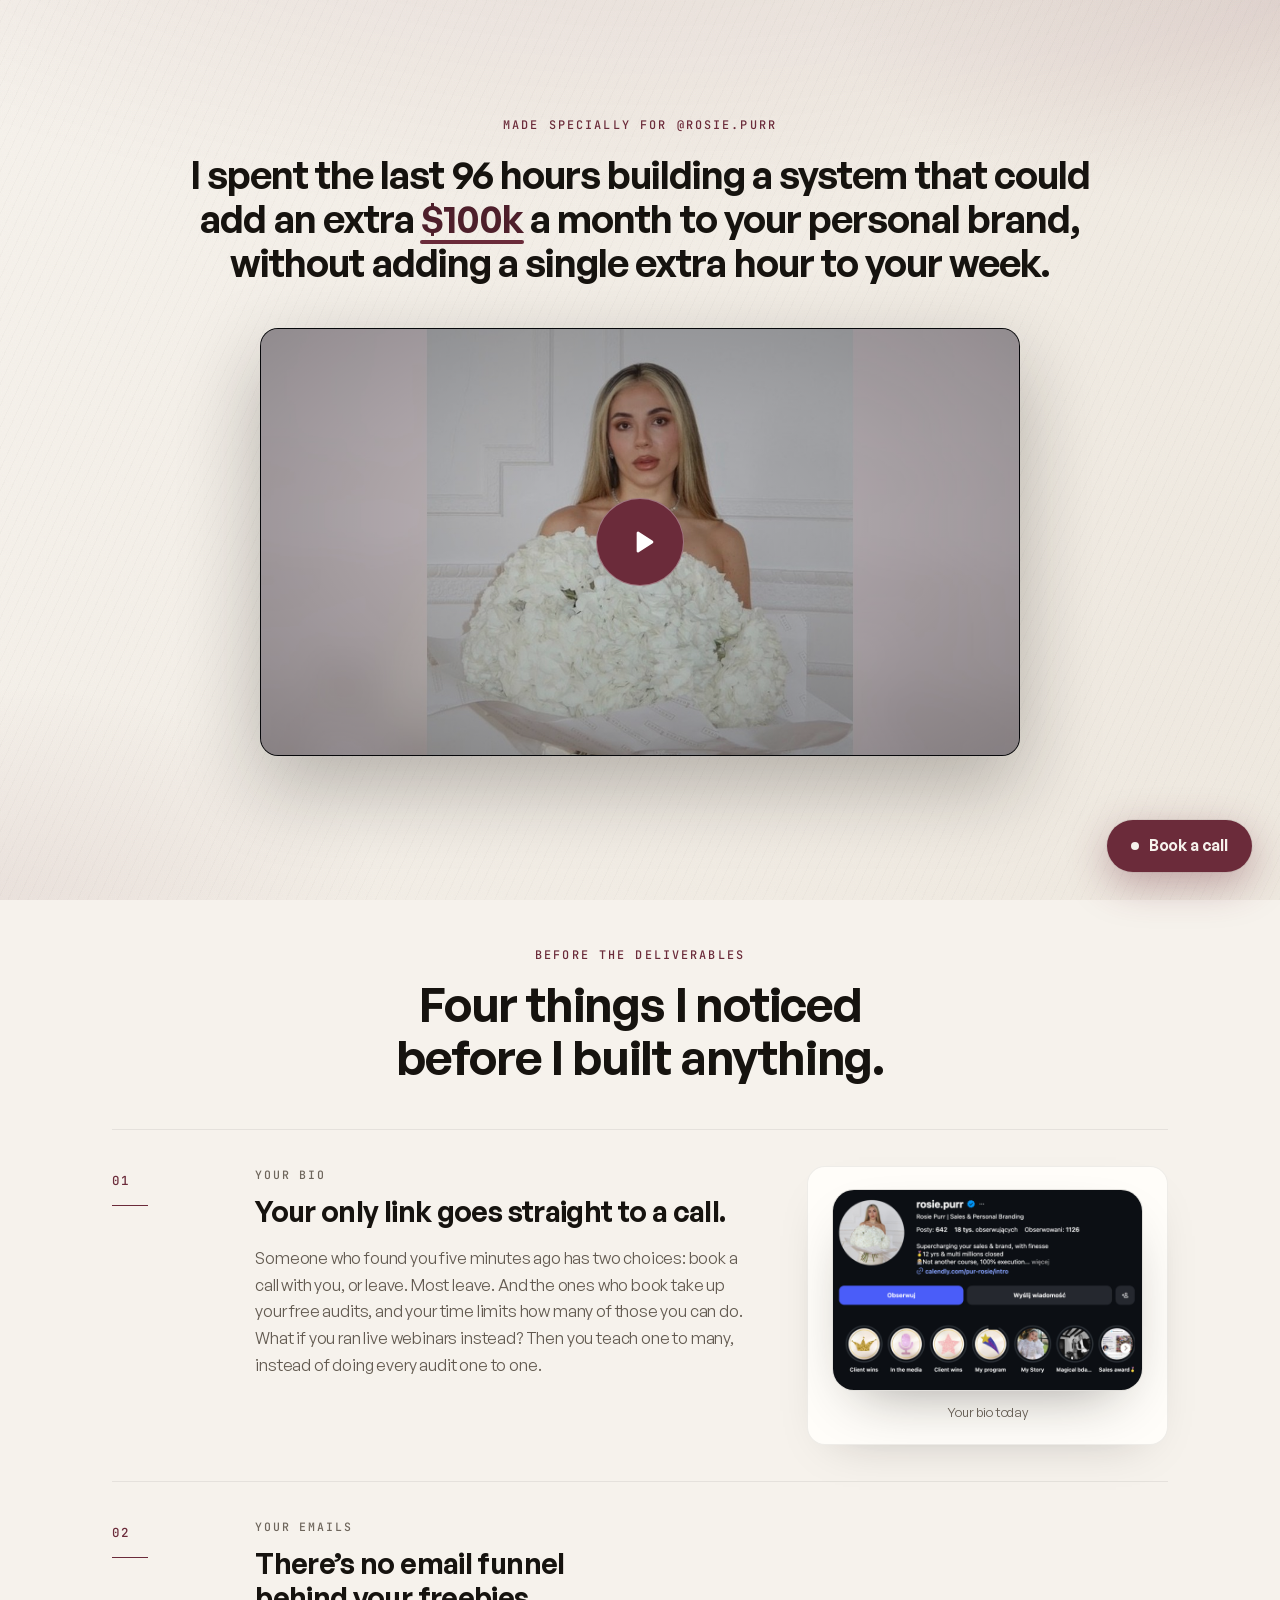
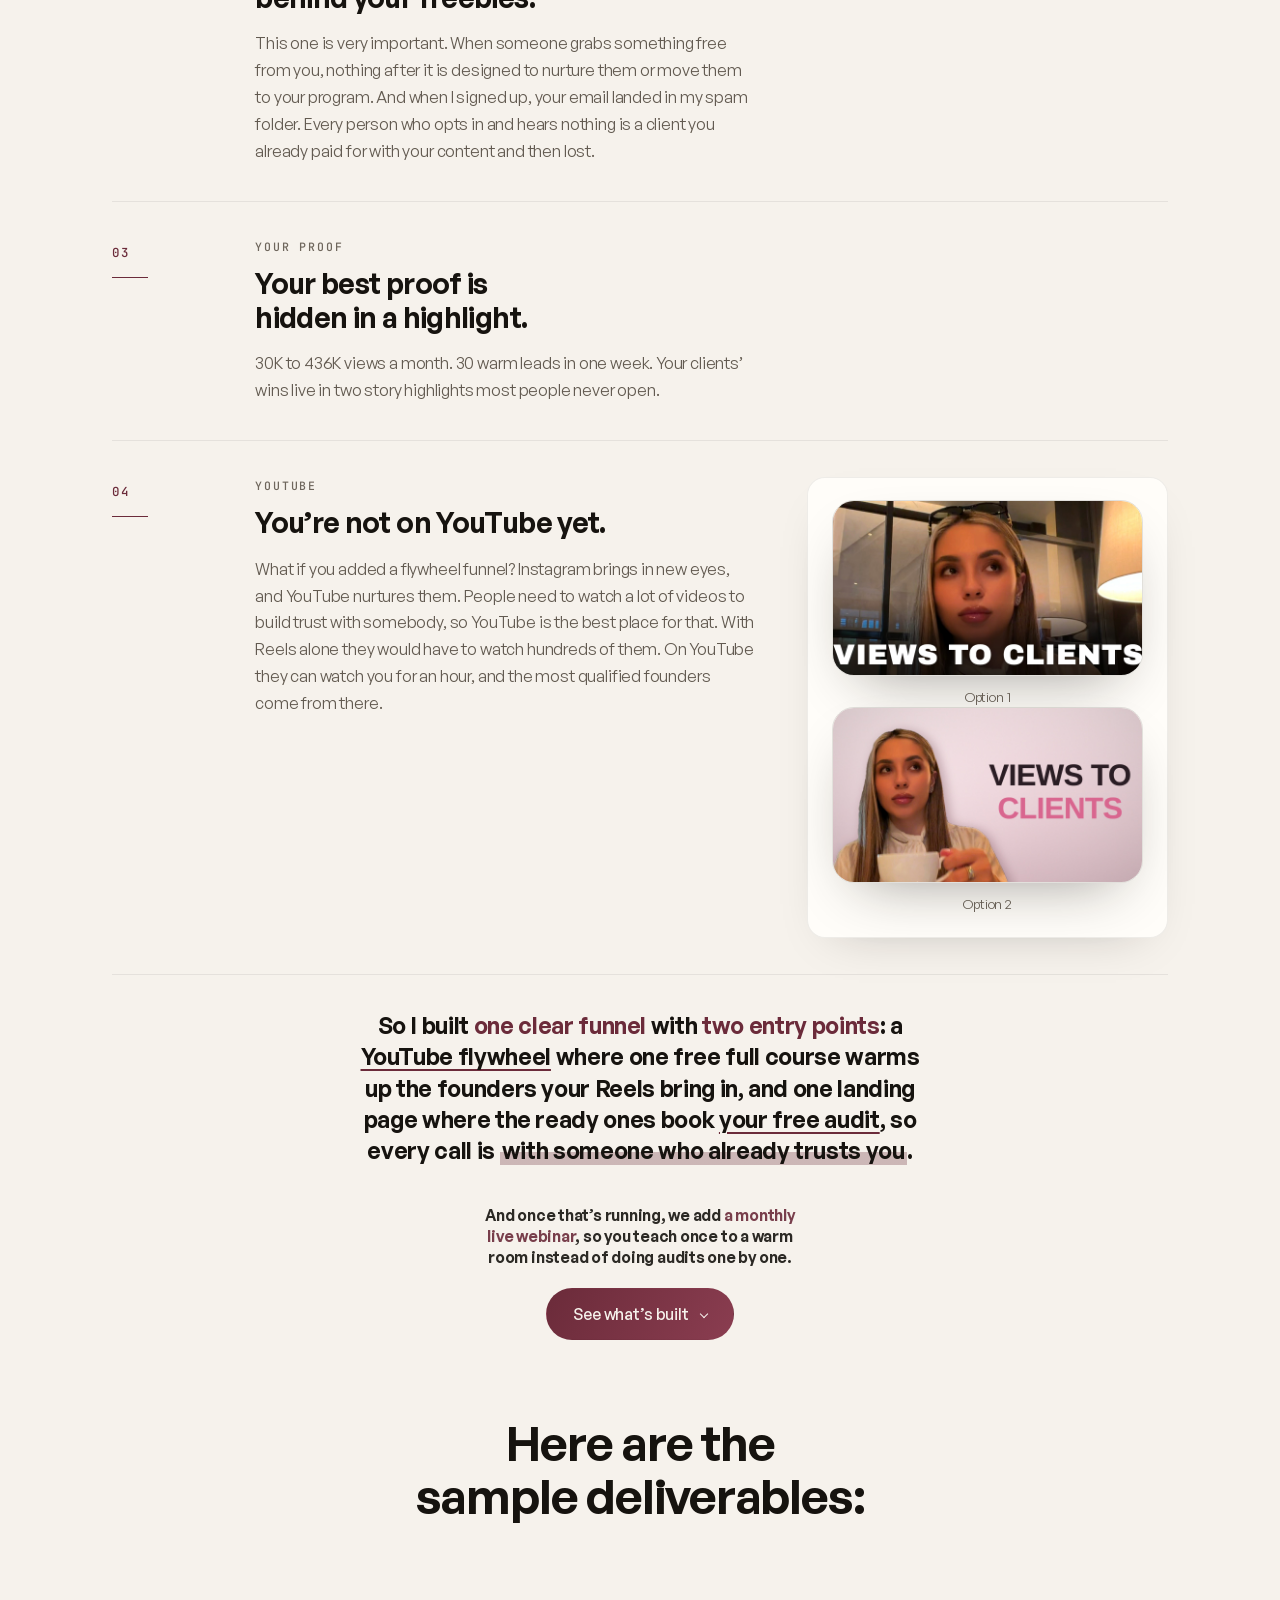
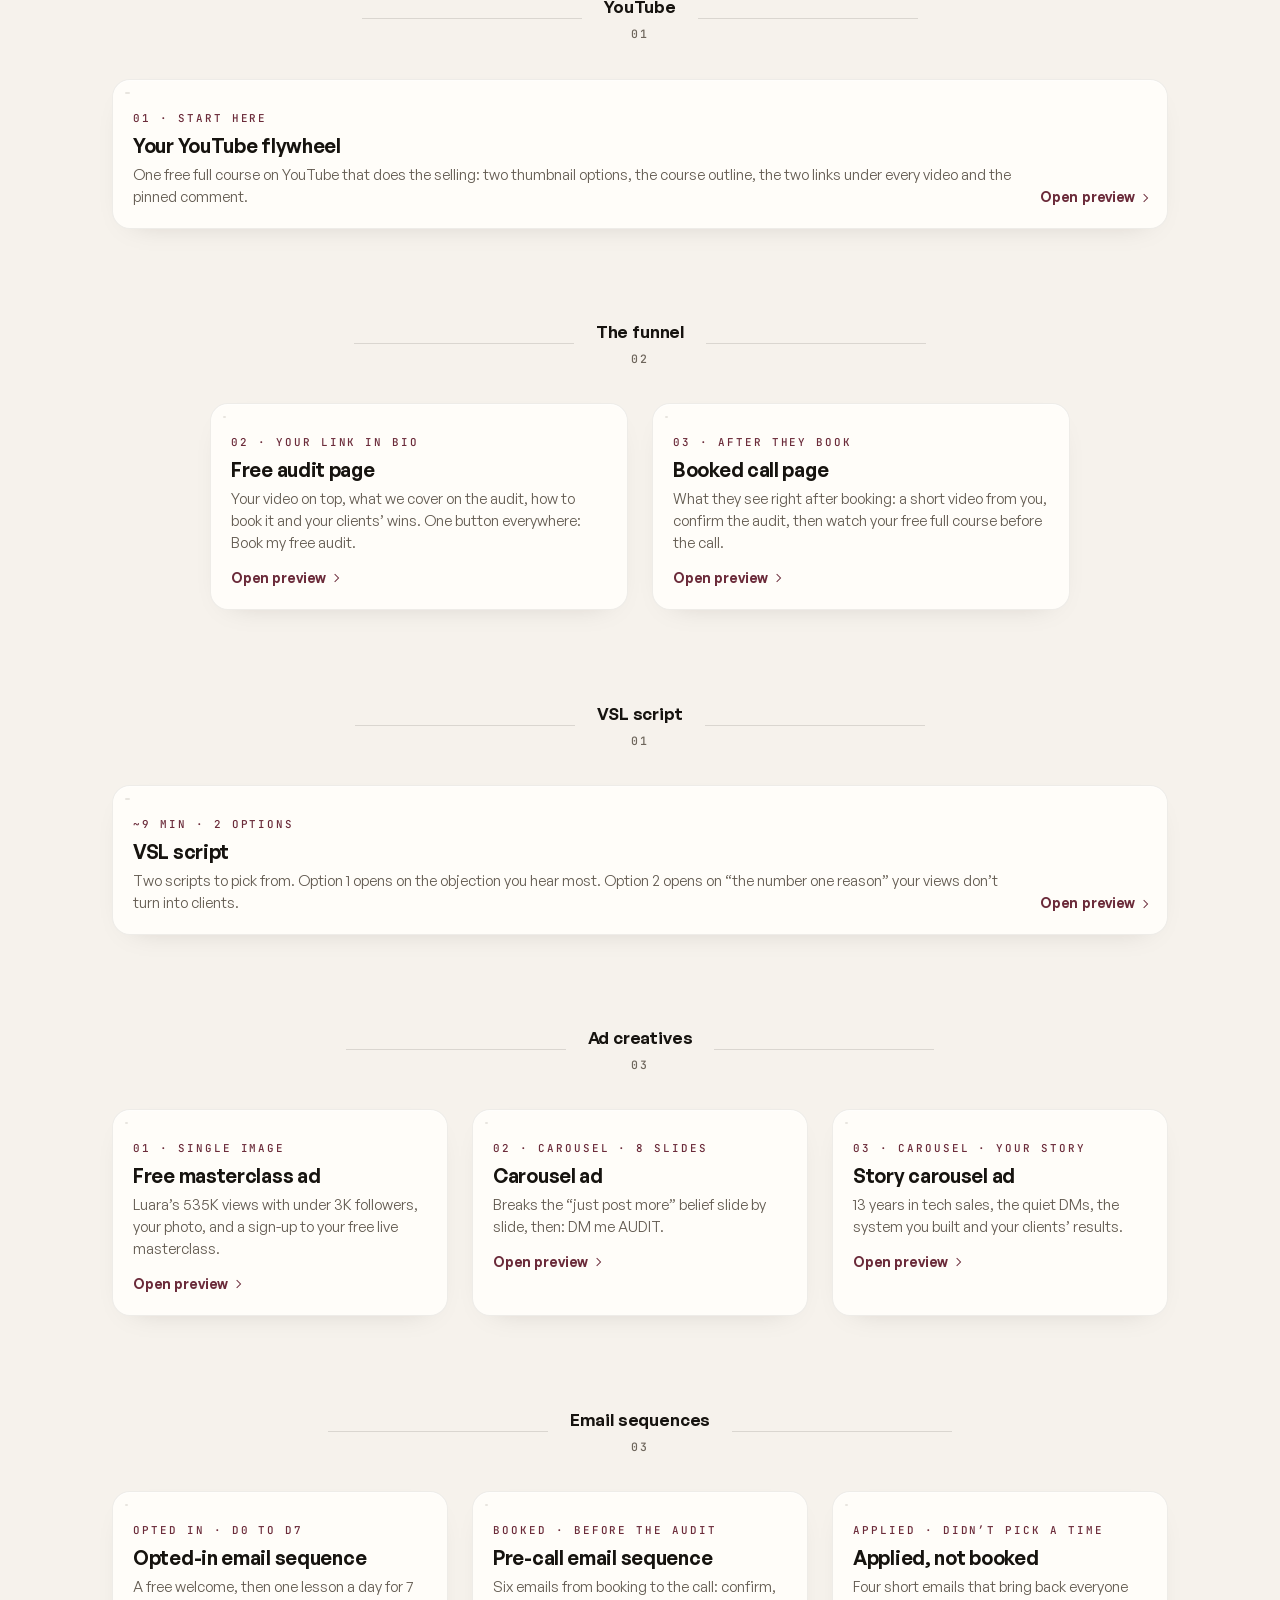
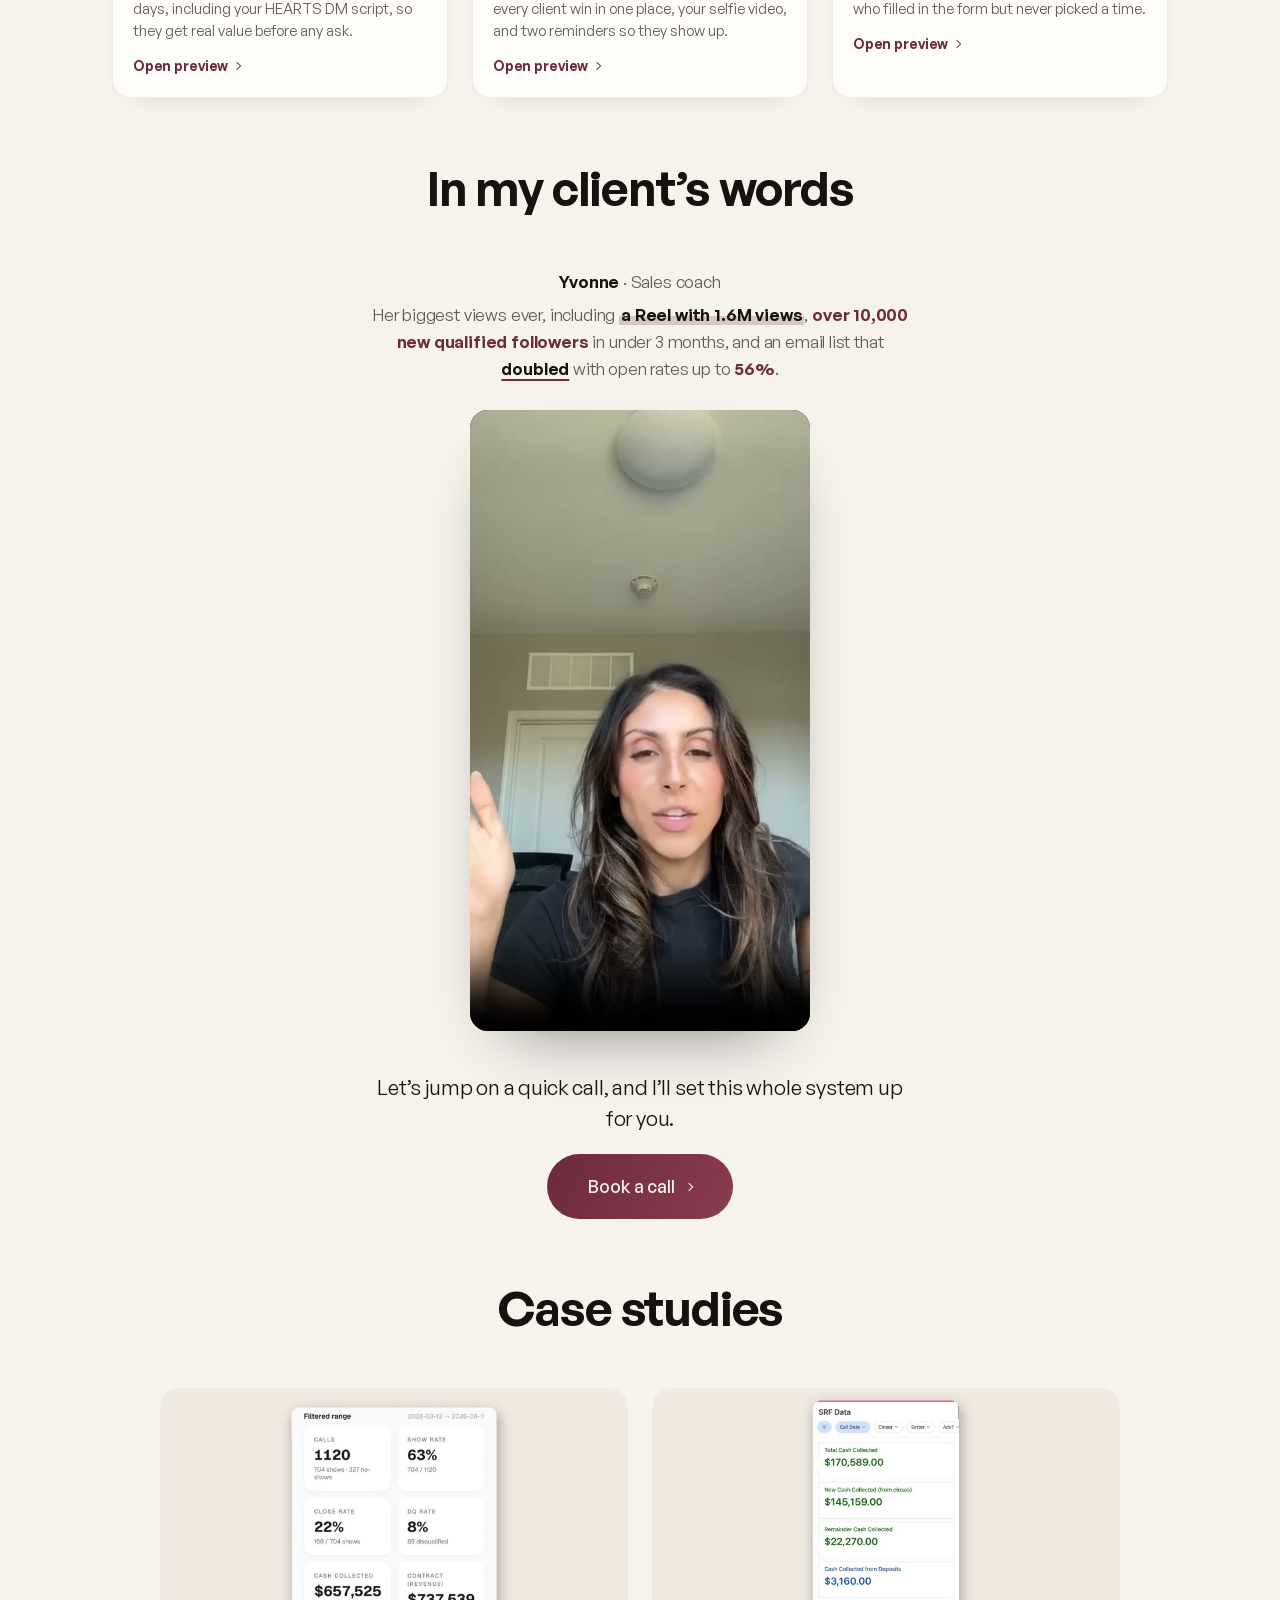
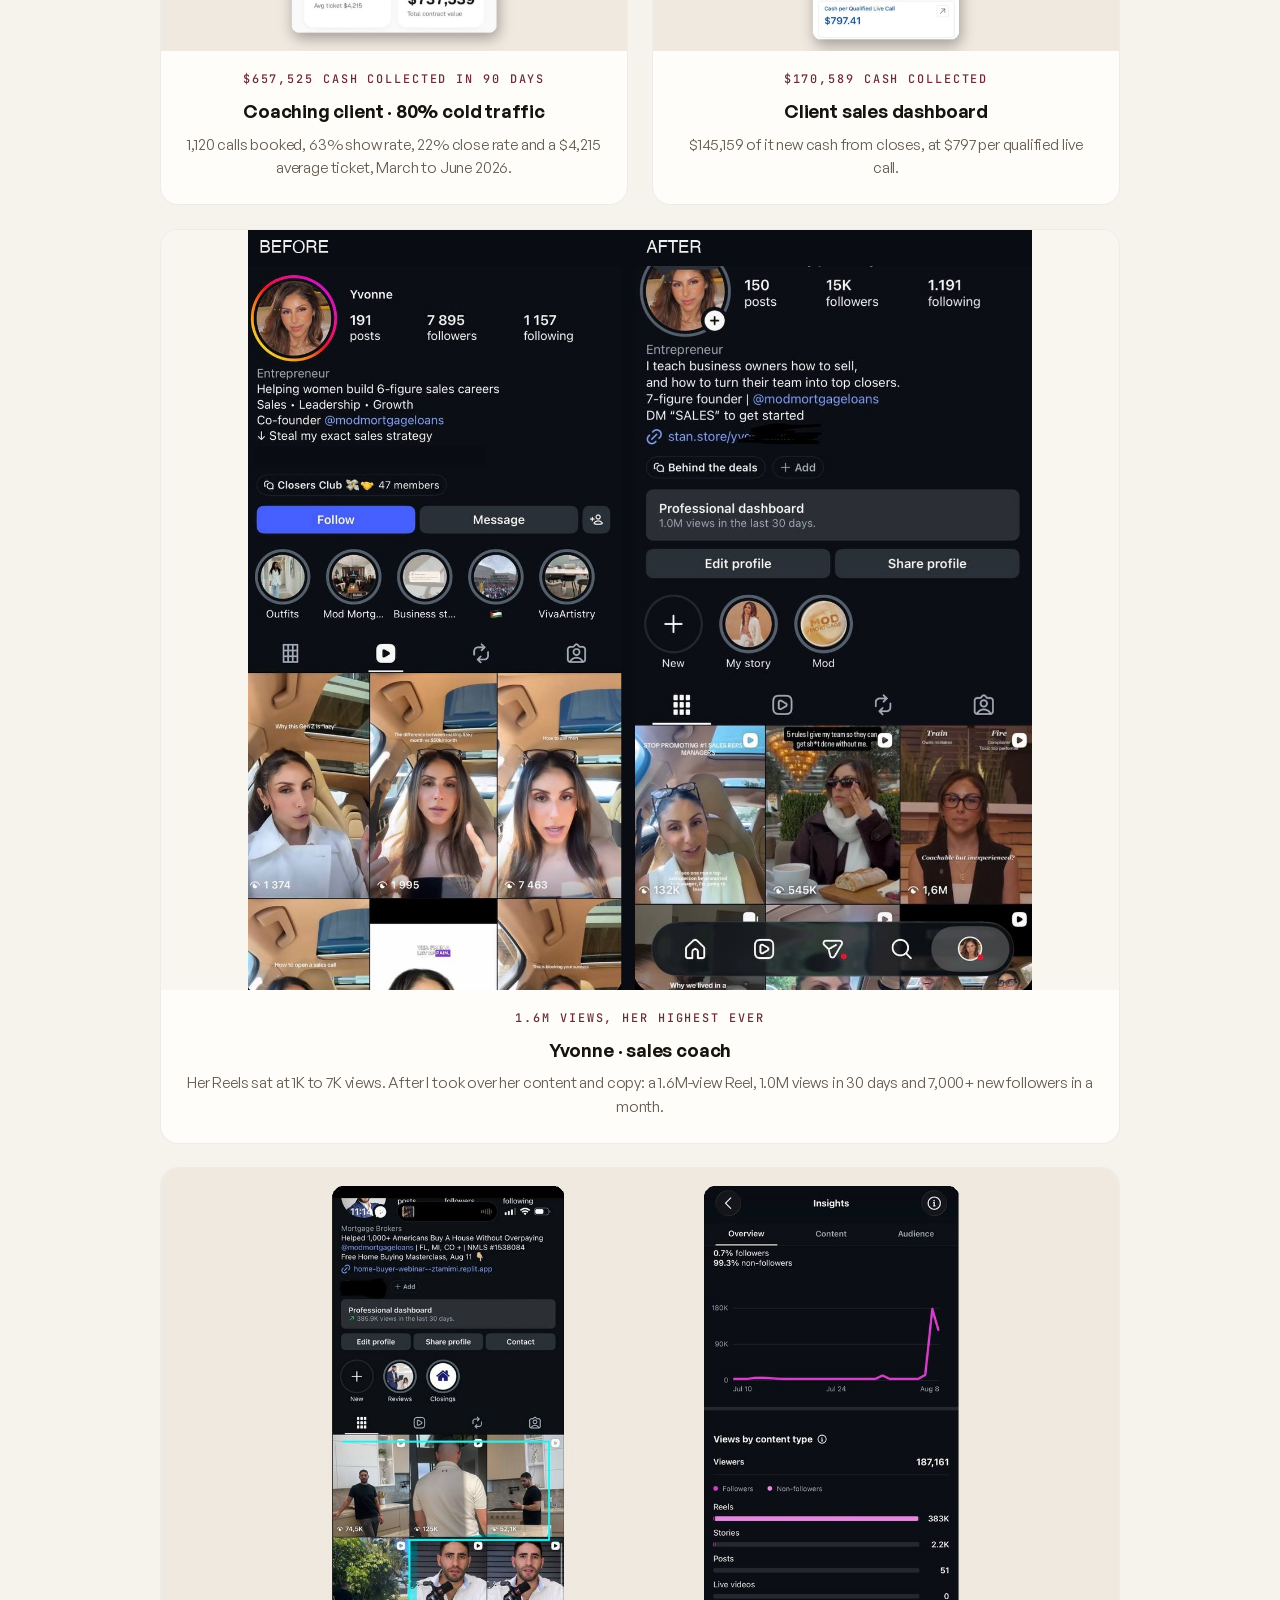
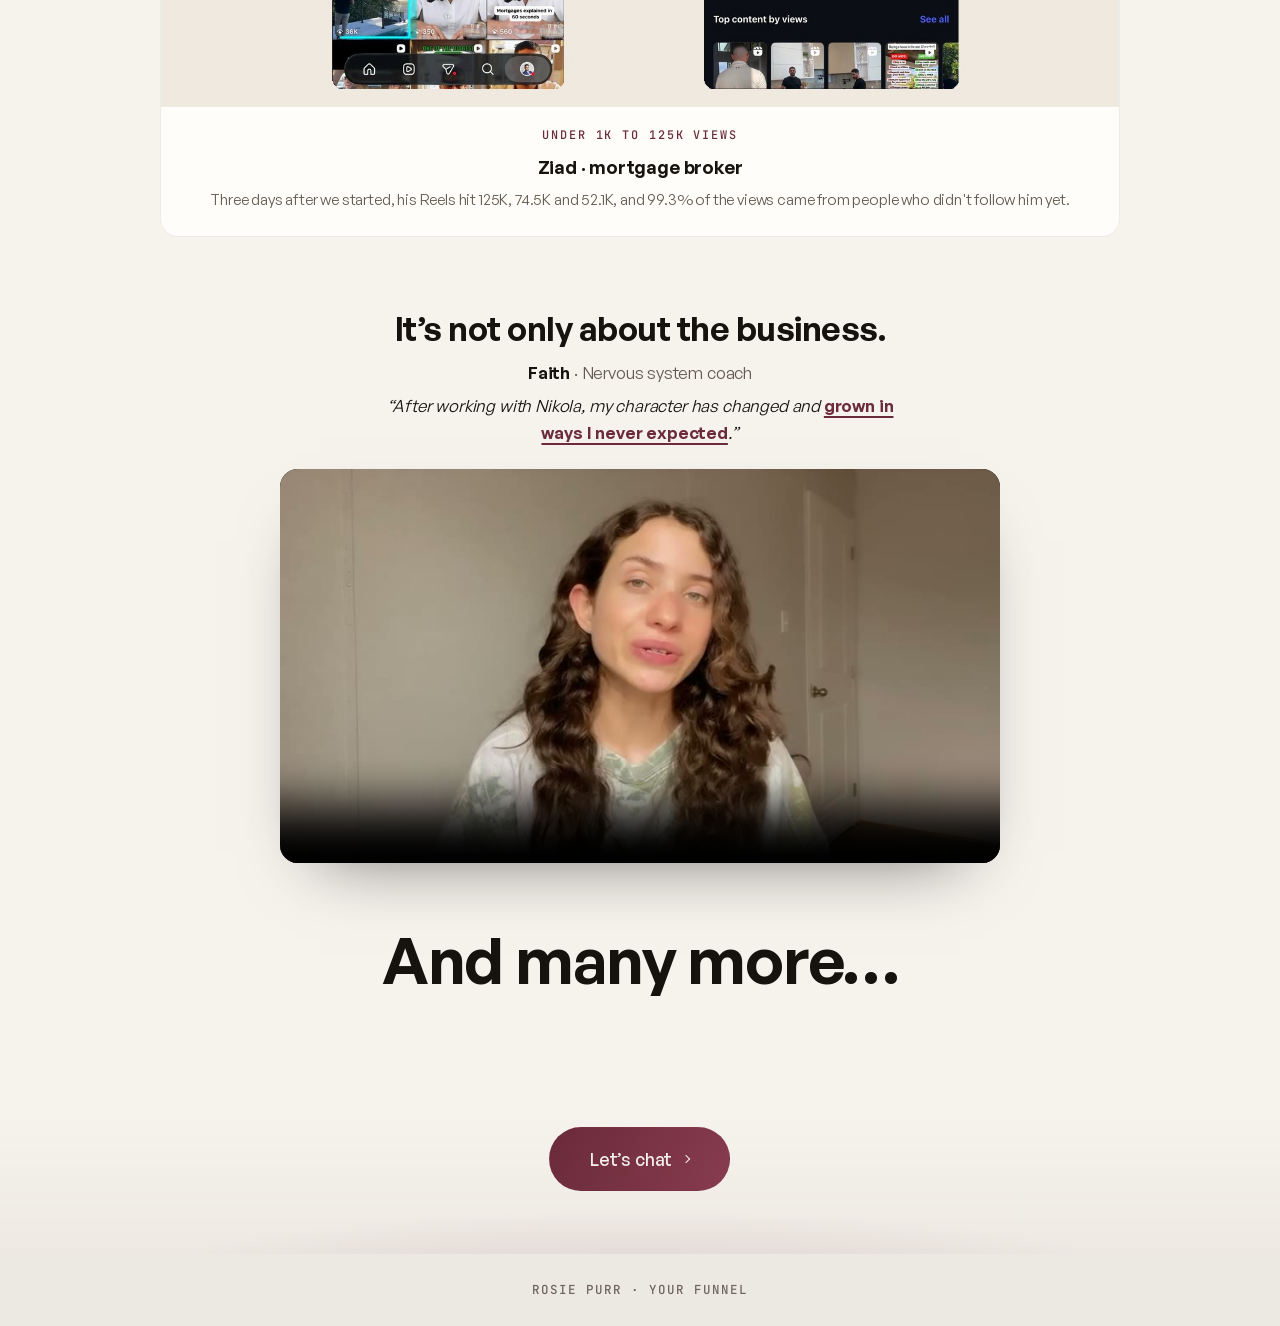
==== index.html @ 512693dc "Free audit: Ravi-style order, problem mirror under hero, Rosie and numbers moved above FAQ Co-Author" ====
<!doctype html>
<html lang="en">
<head>
  <meta charset="utf-8" />
  <meta name="viewport" content="width=device-width, initial-scale=1" />
  <title>Rosie Purr · Your funnel</title>
  <meta name="description" content="Rosie, adding an additional $100k/mo to your personal brand" />
  <meta name="robots" content="noindex" />
  <meta property="og:title" content="Rosie, adding an additional $100k/mo to your personal brand" />
  <meta property="og:description" content="Rosie, adding an additional $100k/mo to your personal brand" />
  <meta property="og:image" content="https://nikola424.github.io/for-rosie/og.png" />
  <meta property="og:image:width" content="1200" />
  <meta property="og:image:height" content="630" />
  <meta property="og:url" content="https://nikola424.github.io/for-rosie/" />
  <meta property="og:type" content="website" />
  <meta name="twitter:card" content="summary_large_image" />
  <meta name="twitter:title" content="Rosie, adding an additional $100k/mo to your personal brand" />
  <meta name="twitter:image" content="https://nikola424.github.io/for-rosie/og.png" />
  <!-- Generated per build from the PROSPECT'S logo: node scripts/make_favicon.js {folder} -->
  <link rel="icon" href="assets/img/favicon.png" type="image/png" />
  <link rel="apple-touch-icon" href="assets/img/apple-touch-icon.png" />
  <script>document.documentElement.className += " js";</script>
  <link rel="preconnect" href="https://calendly.com" crossorigin />
  <link rel="preconnect" href="https://assets.calendly.com" crossorigin />
  <link rel="stylesheet" href="assets/vendor/lenis.css" />
  <link rel="stylesheet" href="styles.css?v=2" />
  <script>
    /* ================= SENDER OPTIONS (edit these, nothing else) =================
       heroEmbed   : Loom share URL, Wistia media id/URL, or any iframe src. Empty = native player (assets/video/hero.mp4).
       calendly    : your Calendly event URL. Embedded inline in the "Book a call" section.
       mode        : "funnel" (default, prospect already sells high ticket)
                     | "unaware" (no high-ticket offer yet: shows the designed offer card, swaps the headline, and adds the on-page bridge that walks the creator from "what problem?" to "show me the funnel").
       brand       : optional agency branding. logo (path/URL) and/or name for the top-left lockup; url; footer line.
       caseStudies : optional. [{ youtube: "VIDEO_ID" | image: "path", result: "$48k in 30 days", title: "...", text: "..." }]
    ============================================================================== */
    window.PITCH_CONFIG = {
      heroEmbed: "",
      calendly: "https://calendly.com/nikola-monetisebetter/discovery",
      mode: (new URLSearchParams(location.search).get("mode") || "funnel"),
      brand: { logo: "", name: "", url: "", footer: "" },
      caseStudies: [
        { image: "assets/img/cases/funnel-90d.jpg", result: "$657,525 cash collected in 90 days", title: "Coaching client · 80% cold traffic", text: "1,120 calls booked, 63% show rate, 22% close rate and a $4,215 average ticket, March to June 2026." },
        { image: "assets/img/cases/cash-dashboard.jpg", result: "$170,589 cash collected", title: "Client sales dashboard", text: "$145,159 of it new cash from closes, at $797 per qualified live call." },
        { wide: true, image: "assets/img/cases/yvonne.jpg", result: "1.6M views, her highest ever", title: "Yvonne · sales coach", text: "Her Reels sat at 1K to 7K views. After I took over her content and copy: a 1.6M-view Reel, 1.0M views in 30 days and 7,000+ new followers in a month." },
        { wide: true, image: "assets/img/cases/ziad.jpg", result: "Under 1K to 125K views", title: "Ziad · mortgage broker", text: "Three days after we started, his Reels hit 125K, 74.5K and 52.1K, and 99.3% of the views came from people who didn't follow him yet." }
      ]
    };
  </script>
<script data-topfix>try{if("scrollRestoration" in history)history.scrollRestoration="manual"}catch(e){}addEventListener("load",function(){if(!location.hash){scrollTo(0,0);setTimeout(function(){scrollTo(0,0)},50)}});</script>
<style>.cal-direct{text-align:center;margin-top:16px;font-size:.9rem;opacity:.75}.cal-direct a{text-decoration:underline}</style>
</head>
<body>
  <main id="top">
    <!-- ============================ HERO ============================ -->
    <section class="hero section" id="hero">
      <div class="agency-bar" id="agency-bar"></div>

      <!-- photo-swarm signature: overlay above the already-visible hero, pointer-events none -->
      <div class="swarm" id="swarm" aria-hidden="true">
        <div class="swarm__ph" style="--ox:-60vw;--oy:-40vh;--ix:-34vw;--iy:-18vh;--r:-8deg;left:50%;top:50%"><img src="assets/img/swarm-1.jpg" alt="" /></div>
        <div class="swarm__ph" style="--ox:60vw;--oy:-40vh;--ix:30vw;--iy:-18vh;--r:8deg;left:50%;top:50%"><img src="assets/img/swarm-2.jpg" alt="" /></div>
        <div class="swarm__ph" style="--ox:-70vw;--oy:10vh;--ix:-38vw;--iy:8vh;--r:-5deg;left:50%;top:50%"><img src="assets/img/swarm-3.jpg" alt="" /></div>
        <div class="swarm__ph" style="--ox:70vw;--oy:10vh;--ix:34vw;--iy:8vh;--r:5deg;left:50%;top:50%"><img src="assets/img/swarm-4.jpg" alt="" /></div>
        <div class="swarm__ph" style="--ox:-55vw;--oy:60vh;--ix:-26vw;--iy:34vh;--r:-6deg;left:50%;top:50%"><img src="assets/img/swarm-5.jpg" alt="" /></div>
        <div class="swarm__ph" style="--ox:55vw;--oy:60vh;--ix:22vw;--iy:34vh;--r:6deg;left:50%;top:50%"><img src="assets/img/swarm-6.jpg" alt="" /></div>
      </div>

      <div class="hero__inner container">
        <p class="eyebrow reveal">Made specially for @rosie.purr</p>
        <h1 class="hero__title reveal" data-mode="funnel">I spent the last 96 hours building a system that could add an extra <span class="mark">$100k</span> a month to your personal brand, without adding a single extra hour to your week.</h1>

        <!-- Hero video: Loom / Wistia embed when PITCH_CONFIG.heroEmbed is set, else the native player -->
        <div class="hplayer reveal">
          <div class="hplayer__stage" id="hp-stage" data-state="idle">
            <video class="hplayer__video" id="hp-video" playsinline preload="metadata" muted
                   poster="assets/img/hero-poster.jpg?v=2">
              <source src="assets/video/hero.mp4" type="video/mp4" />
              <track id="hp-track" kind="captions" src="assets/video/hero.vtt" srclang="en" label="English" />
            </video>

            <span class="hplayer__scrim" aria-hidden="true"></span>

            <button class="hplayer__big" id="hp-big" type="button" aria-label="Play video">
              <span class="hplayer__big-glow" aria-hidden="true"></span>
              <svg viewBox="0 0 24 24" aria-hidden="true"><path d="M8 5.14v13.72a1 1 0 0 0 1.53.85l10.5-6.86a1 1 0 0 0 0-1.7L9.53 4.3A1 1 0 0 0 8 5.14z"/></svg>
            </button>

            <div class="hplayer__cc" id="hp-cc-text" aria-live="polite"></div>

            <div class="hplayer__bar" id="hp-bar">
              <button class="hp-btn hp-btn--pp" id="hp-play" type="button" aria-label="Play / pause">
                <svg class="hp-i-pause" viewBox="0 0 24 24" aria-hidden="true"><rect x="6" y="5" width="4" height="14" rx="1.2"/><rect x="14" y="5" width="4" height="14" rx="1.2"/></svg>
                <svg class="hp-i-play" viewBox="0 0 24 24" aria-hidden="true"><path d="M8 5.14v13.72a1 1 0 0 0 1.53.85l10.5-6.86a1 1 0 0 0 0-1.7L9.53 4.3A1 1 0 0 0 8 5.14z"/></svg>
              </button>
              <span class="hp-time" id="hp-cur">0:00</span>
              <div class="hp-scrub" id="hp-scrub" role="slider" aria-label="Seek" aria-valuemin="0" aria-valuemax="100" aria-valuenow="0" tabindex="0">
                <div class="hp-scrub__track"><div class="hp-scrub__buf" id="hp-buf"></div><div class="hp-scrub__fill" id="hp-fill"></div></div>
                <div class="hp-scrub__knob" id="hp-knob"></div>
              </div>
              <span class="hp-time hp-time--dur" id="hp-dur">0:00</span>
              <div class="hp-speed">
                <button class="hp-btn hp-btn--speed" id="hp-speed-btn" type="button" aria-label="Playback speed">1.5&times;</button>
                <div class="hp-speed__menu" id="hp-speed-menu" role="menu">
                  <button data-rate="1" type="button" role="menuitem">1&times;</button>
                  <button data-rate="1.25" type="button" role="menuitem">1.25&times;</button>
                  <button data-rate="1.5" class="is-on" type="button" role="menuitem">1.5&times;</button>
                  <button data-rate="2" type="button" role="menuitem">2&times;</button>
                </div>
              </div>
              <button class="hp-btn hp-btn--mute" id="hp-mute" type="button" aria-label="Unmute" aria-pressed="false">
                <svg class="hp-i-muted" viewBox="0 0 24 24" aria-hidden="true"><path d="M4 9v6h4l5 4V5L8 9H4z"/><path d="M17 9.5l4.5 5M21.5 9.5l-4.5 5"/></svg>
                <svg class="hp-i-sound" viewBox="0 0 24 24" aria-hidden="true"><path d="M4 9v6h4l5 4V5L8 9H4z"/><path d="M16.5 8.5a5 5 0 0 1 0 7M19 6a9 9 0 0 1 0 12"/></svg>
              </button>
              <button class="hp-btn hp-btn--full" id="hp-full" type="button" aria-label="Fullscreen">
                <svg viewBox="0 0 24 24" aria-hidden="true"><path d="M8 4H4v4M16 4h4v4M8 20H4v-4M16 20h4v-4"/></svg>
              </button>
            </div>
          </div>
        </div>

        <div class="hero__actions reveal">
          <a class="btn btn--ghost" href="#bridge" data-mode="funnel">Start here <span class="arrow-down" aria-hidden="true"></span></a>
        </div>
      </div>
    </section>

    


    <!-- ====================== AUDIT / BRIDGE (first thing after the hero, every pitch) ====================== -->
    <section class="section bridge" id="bridge">
      <div class="container">
        <div class="bridge__head">
          <p class="eyebrow reveal">Before the deliverables</p>
          <h2 class="section__title bridge__title reveal">Four things I noticed<br />before I built anything.</h2>
        </div>

        <article class="beat reveal">
          <div class="beat__num"><span class="beat__idx">01</span><span class="beat__rule"></span></div>
          <div class="beat__copy">
            <p class="beat__kicker">Your bio</p>
            <h3 class="beat__title">Your only link goes straight to a call.</h3>
            <p class="beat__text">Someone who found you five minutes ago has two choices: book a call with you, or leave. Most leave. And the ones who book take up your free audits, and your time limits how many of those you can do. What if you ran live webinars instead? Then you teach one to many, instead of doing every audit one to one.</p>
          </div>
          <div class="beat__aside">
            <figure class="shot shot--wide"><img src="assets/img/her-profile.jpg" alt="Rosie's Instagram bio" loading="lazy" /><figcaption>Your bio today</figcaption></figure>
          </div>
        </article>

        <article class="beat reveal">
          <div class="beat__num"><span class="beat__idx">02</span><span class="beat__rule"></span></div>
          <div class="beat__copy">
            <p class="beat__kicker">Your emails</p>
            <h3 class="beat__title">There&rsquo;s no email funnel behind your freebies.</h3>
            <p class="beat__text">This one is very important. When someone grabs something free from you, nothing after it is designed to nurture them or move them to your program. And when I signed up, your email landed in my spam folder. Every person who opts in and hears nothing is a client you already paid for with your content and then lost.</p>
          </div>
        </article>

        <article class="beat reveal">
          <div class="beat__num"><span class="beat__idx">03</span><span class="beat__rule"></span></div>
          <div class="beat__copy">
            <p class="beat__kicker">Your proof</p>
            <h3 class="beat__title">Your best proof is hidden in a highlight.</h3>
            <p class="beat__text">30K to 436K views a month. 30 warm leads in one week. Your clients&rsquo; wins live in two story highlights most people never open.</p>
          </div>
        </article>

        <article class="beat reveal">
          <div class="beat__num"><span class="beat__idx">04</span><span class="beat__rule"></span></div>
          <div class="beat__copy">
            <p class="beat__kicker">YouTube</p>
            <h3 class="beat__title">You&rsquo;re not on YouTube yet.</h3>
            <p class="beat__text">What if you added a flywheel funnel? Instagram brings in new eyes, and YouTube nurtures them. People need to watch a lot of videos to build trust with somebody, so YouTube is the best place for that. With Reels alone they would have to watch hundreds of them. On YouTube they can watch you for an hour, and the most qualified founders come from there.</p>
          </div>
          <div class="beat__aside">
            <figure class="shot shot--wide"><img src="assets/img/course-thumb-1.jpg?v=2" alt="Thumbnail option 1" loading="lazy" /><figcaption>Option 1</figcaption></figure><figure class="shot shot--wide"><img src="assets/img/course-thumb-2.jpg?v=2" alt="Thumbnail option 2" loading="lazy" /><figcaption>Option 2</figcaption></figure>
          </div>
        </article>

        <div class="bridge__close reveal">
          <p class="bridge__closing">So I built <span class="hl">one clear funnel</span> with <span class="hl">two entry points</span>: a <u class="ul">YouTube flywheel</u> where one free full course warms up the founders your Reels bring in, and one landing page where the ready ones book <u class="ul">your free audit</u>, so every call is <span class="hl-bg">with someone who already trusts you</span>.</p>
          <p class="bridge__closing bridge__later">And once that&rsquo;s running, we add <span class="hl">a monthly live webinar</span>, so you teach once to a warm room instead of doing audits one by one.</p>
          <style>.bridge__later{margin-top:18px;font-size:.92em;opacity:.9}</style>
          <a class="btn btn--primary" href="#deliverables">See what&rsquo;s built <span class="arrow-down" aria-hidden="true"></span></a>
        </div>
      </div>
    </section>

    <!-- ======================= DELIVERABLES ======================== -->
    <section class="section deliverables" id="deliverables">
      <div class="container">
        <h2 class="section__title deliverables__title reveal" data-mode="funnel">Here are the<br />sample deliverables:</h2>

        <div class="group">
          <div class="group__head reveal">
            <span class="group__rule"></span>
            <span class="group__meta"><span class="group__label">YouTube</span><span class="group__count">01</span></span>
            <span class="group__rule"></span>
          </div>
          <div class="grid grid--1">
            <button class="pcard pcard--wide reveal" data-title="Your YouTube flywheel" data-embed="youtube-flywheel/?v=3">
              <span class="thumb thumb--wide"><span class="thumb__bar"><i></i><i></i><i></i><span class="thumb__url">your free full course</span></span><img class="thumb__img" src="assets/img/flywheel-preview.jpg?v=3" alt="Your YouTube flywheel preview" loading="lazy" /></span>
              <span class="pcard__body"><span><span class="pcard__kicker">01 · Start here</span><span class="pcard__title">Your YouTube flywheel</span><span class="pcard__desc">One free full course on YouTube that does the selling: two thumbnail options, the course outline, the two links under every video and the pinned comment.</span></span><span class="pcard__link">Open preview <span class="arrow" aria-hidden="true"></span></span></span>
            </button>
          </div>
        </div>

        <div class="group">
          <div class="group__head reveal">
            <span class="group__rule"></span>
            <span class="group__meta"><span class="group__label">The funnel</span><span class="group__count">02</span></span>
            <span class="group__rule"></span>
          </div>
          <div class="grid grid--2">
            <button class="pcard reveal" data-title="Free audit page" data-embed="free-audit/?v=15">
              <span class="thumb"><span class="thumb__bar"><i></i><i></i><i></i><span class="thumb__url">your link in bio</span></span><img class="thumb__img" src="assets/img/freeaudit-preview.jpg?v=11" alt="Free audit page preview" loading="lazy" /></span>
              <span class="pcard__body"><span><span class="pcard__kicker">02 · Your link in bio</span><span class="pcard__title">Free audit page</span><span class="pcard__desc">Your video on top, what we cover on the audit, how to book it and your clients&rsquo; wins. One button everywhere: Book my free audit.</span></span><span class="pcard__link">Open preview <span class="arrow" aria-hidden="true"></span></span></span>
            </button>
            <button class="pcard reveal" data-title="Booked call page" data-embed="booked/?v=3">
              <span class="thumb"><span class="thumb__bar"><i></i><i></i><i></i><span class="thumb__url">after they book</span></span><img class="thumb__img" src="assets/img/booked-preview.jpg?v=3" alt="Booked call page preview" loading="lazy" /></span>
              <span class="pcard__body"><span><span class="pcard__kicker">03 · After they book</span><span class="pcard__title">Booked call page</span><span class="pcard__desc">What they see right after booking: a short video from you, confirm the audit, then watch your free full course before the call.</span></span><span class="pcard__link">Open preview <span class="arrow" aria-hidden="true"></span></span></span>
            </button>
          </div>
        </div>

        <div class="group">
          <div class="group__head reveal">
            <span class="group__rule"></span>
            <span class="group__meta"><span class="group__label">VSL script</span><span class="group__count">01</span></span>
            <span class="group__rule"></span>
          </div>
          <div class="grid grid--1">
            <button class="pcard pcard--wide reveal" data-title="VSL script" data-embed="vsl-script/?v=3">
              <span class="thumb thumb--wide"><span class="thumb__bar"><i></i><i></i><i></i><span class="thumb__url">script · 2 options</span></span><img class="thumb__img" src="assets/img/vslscript-preview.jpg?v=3" alt="VSL script preview" loading="lazy" /></span>
              <span class="pcard__body"><span><span class="pcard__kicker">~9 min · 2 options</span><span class="pcard__title">VSL script</span><span class="pcard__desc">Two scripts to pick from. Option 1 opens on the objection you hear most. Option 2 opens on &ldquo;the number one reason&rdquo; your views don&rsquo;t turn into clients.</span></span><span class="pcard__link">Open preview <span class="arrow" aria-hidden="true"></span></span></span>
            </button>
          </div>
        </div>

        <div class="group">
          <div class="group__head reveal">
            <span class="group__rule"></span>
            <span class="group__meta"><span class="group__label">Ad creatives</span><span class="group__count">03</span></span>
            <span class="group__rule"></span>
          </div>
          <div class="grid grid--3">
            <button class="pcard reveal" data-title="Free masterclass ad" data-embed="ad-masterclass/?v=2" data-noanim>
              <span class="thumb"><span class="thumb__bar"><i></i><i></i><i></i><span class="thumb__url">instagram.com/rosie.purr</span></span><img class="thumb__img" src="assets/img/admc-preview.jpg?v=2" alt="Free masterclass ad preview" loading="lazy" /></span>
              <span class="pcard__body"><span><span class="pcard__kicker">01 · Single image</span><span class="pcard__title">Free masterclass ad</span><span class="pcard__desc">Luara&rsquo;s 535K views with under 3K followers, your photo, and a sign-up to your free live masterclass.</span></span><span class="pcard__link">Open preview <span class="arrow" aria-hidden="true"></span></span></span>
            </button>
            <button class="pcard reveal" data-title="Carousel ad" data-embed="ad-carousel/?v=1" data-noanim>
              <span class="thumb"><span class="thumb__bar"><i></i><i></i><i></i><span class="thumb__url">instagram.com/rosie.purr</span></span><img class="thumb__img" src="assets/img/adcar-preview.jpg?v=1" alt="Carousel ad preview" loading="lazy" /></span>
              <span class="pcard__body"><span><span class="pcard__kicker">02 · Carousel · 8 slides</span><span class="pcard__title">Carousel ad</span><span class="pcard__desc">Breaks the &ldquo;just post more&rdquo; belief slide by slide, then: DM me AUDIT.</span></span><span class="pcard__link">Open preview <span class="arrow" aria-hidden="true"></span></span></span>
            </button>
            <button class="pcard reveal" data-title="Story carousel ad" data-embed="ad-story/?v=1" data-noanim>
              <span class="thumb"><span class="thumb__bar"><i></i><i></i><i></i><span class="thumb__url">instagram.com/rosie.purr</span></span><img class="thumb__img" src="assets/img/adstory-preview.jpg?v=1" alt="Story carousel ad preview" loading="lazy" /></span>
              <span class="pcard__body"><span><span class="pcard__kicker">03 · Carousel · your story</span><span class="pcard__title">Story carousel ad</span><span class="pcard__desc">13 years in tech sales, the quiet DMs, the system you built and your clients&rsquo; results.</span></span><span class="pcard__link">Open preview <span class="arrow" aria-hidden="true"></span></span></span>
            </button>
          </div>
        </div>

        <div class="group">
          <div class="group__head reveal">
            <span class="group__rule"></span>
            <span class="group__meta"><span class="group__label">Email sequences</span><span class="group__count">03</span></span>
            <span class="group__rule"></span>
          </div>
          <div class="grid grid--3">
            <button class="pcard reveal" data-title="Opted-in email sequence" data-embed="opted-in/?v=2">
              <span class="thumb"><span class="thumb__bar"><i></i><i></i><i></i><span class="thumb__url">sequence · 8 emails</span></span><img class="thumb__img" src="assets/img/optedin-preview.jpg?v=4" alt="Opted-in email sequence preview" loading="lazy" /></span>
              <span class="pcard__body"><span><span class="pcard__kicker">Opted in · D0 to D7</span><span class="pcard__title">Opted-in email sequence</span><span class="pcard__desc">A free welcome, then one lesson a day for 7 days, including your HEARTS DM script, so they get real value before any ask.</span></span><span class="pcard__link">Open preview <span class="arrow" aria-hidden="true"></span></span></span>
            </button>
            <button class="pcard reveal" data-title="Pre-call email sequence" data-embed="pre-call/?v=3">
              <span class="thumb"><span class="thumb__bar"><i></i><i></i><i></i><span class="thumb__url">sequence · 6 emails</span></span><img class="thumb__img" src="assets/img/precall-preview.jpg?v=4" alt="Pre-call email sequence preview" loading="lazy" /></span>
              <span class="pcard__body"><span><span class="pcard__kicker">Booked · before the audit</span><span class="pcard__title">Pre-call email sequence</span><span class="pcard__desc">Six emails from booking to the call: confirm, every client win in one place, your selfie video, and two reminders so they show up.</span></span><span class="pcard__link">Open preview <span class="arrow" aria-hidden="true"></span></span></span>
            </button>
            <button class="pcard reveal" data-title="Applied, not booked" data-embed="applied-not-booked/?v=3">
              <span class="thumb"><span class="thumb__bar"><i></i><i></i><i></i><span class="thumb__url">sequence · 4 emails</span></span><img class="thumb__img" src="assets/img/anb-preview.jpg?v=4" alt="Applied, not booked preview" loading="lazy" /></span>
              <span class="pcard__body"><span><span class="pcard__kicker">Applied · didn&rsquo;t pick a time</span><span class="pcard__title">Applied, not booked</span><span class="pcard__desc">Four short emails that bring back everyone who filled in the form but never picked a time.</span></span><span class="pcard__link">Open preview <span class="arrow" aria-hidden="true"></span></span></span>
            </button>
          </div>
        </div>
      </div>
    </section>

    <!-- ========================= CASE STUDIES (optional) ========================= -->

    <!-- ========================= CLIENT TESTIMONIAL ========================= -->
    <section class="section testimonial" id="testimonial">
      <div class="container">
        <h2 class="section__title case-studies__title reveal">In my client&rsquo;s words</h2>
        <div class="vt-head reveal">
          <p class="vt-who"><b>Yvonne</b> &middot; Sales coach</p>
          <p class="vt-desc">Her biggest views ever, including <span class="hl-bg">a Reel with 1.6M views</span>, <span class="hl">over 10,000 new qualified followers</span> in under 3 months, and an email list that <u class="ul">doubled</u> with open rates up to <span class="hl">56%</span>.</p>
        </div>
        <figure class="vt reveal">
          <video controls playsinline preload="metadata" poster="assets/img/testimonial-poster.jpg" src="assets/video/testimonial.mp4"></video>
        </figure>
        <div class="vt-cta reveal"><p class="vt-cta__line">Let&rsquo;s jump on a quick call, and I&rsquo;ll set this whole system up for you.</p><a class="btn btn--primary" href="https://calendly.com/nikola-monetisebetter/discovery" target="_blank" rel="noopener">Book a call <span class="arrow" aria-hidden="true"></span></a></div>
      </div>
      <style>
        .vt-cta { display: flex; flex-direction: column; align-items: center; gap: 20px; margin-top: 40px; text-align: center; }
        .vt-cta__line { margin: 0; max-width: 46ch; font-size: clamp(1.1rem, 2.2vw, 1.3rem); line-height: 1.5; color: var(--text); }
        .vt-cta .btn { font-size: 1.1rem; padding: 18px 40px; }
        .testimonial { padding-top: 0; }
        .vt-head { max-width: 760px; margin: 0 auto 28px; text-align: center; display: grid; gap: 8px; }
        .vt-who { margin: 0; font-size: 1.05rem; color: var(--text-2); }
        .vt-who b { color: var(--text); }
        .vt-desc { margin: 0 auto; max-width: 54ch; font-size: 1.05rem; line-height: 1.6; color: var(--text-2); }
        .vt-desc .hl, .vt-desc .hl-bg, .vt-desc .ul { font-weight: 700; color: var(--text); }
        .vt-desc .hl { color: var(--accent); }
        .vt-desc .hl-bg { background: linear-gradient(transparent 55%, color-mix(in srgb, var(--accent) 22%, transparent) 55%); padding: 0 2px; }
        .vt-desc .ul { text-decoration: underline; text-decoration-color: var(--accent); text-decoration-thickness: 2px; text-underline-offset: 4px; }
        .vt { max-width: 340px; margin: 0 auto; display: grid; gap: 16px; }
        .vt video { width: 100%; aspect-ratio: 464 / 848; border-radius: var(--radius); background: #000; display: block; box-shadow: 0 30px 70px -40px rgba(0,0,0,.6); }
        .vt figcaption { text-align: center; font-size: 1rem; line-height: 1.55; color: var(--text-2); }
      </style>
    </section>

    <!-- ============================ BOOK A CALL ============================ -->

    <section class="section case-studies" id="case-studies">
      <div class="container">
        <h2 class="section__title case-studies__title reveal">Case studies</h2>
        <div class="cs-grid"></div>
        <div class="faith reveal">
          <p class="faith-k">It&rsquo;s not only about the business.</p>
          <p class="faith-who"><b>Faith</b> &middot; Nervous system coach</p>
          <p class="faith-desc">&ldquo;After working with Nikola, my character has changed and <span class="fu fu--b">grown in ways I never expected</span>.&rdquo;</p>
          <video controls playsinline preload="metadata" poster="assets/img/faith-poster.jpg" src="assets/video/faith.mp4"></video>
        </div>
        <style>
          .faith { max-width: 720px; margin: clamp(48px, 8vh, 80px) auto 0; text-align: center; display: grid; gap: 8px; }
          .faith-k { margin: 0 0 4px; font-family: var(--display); font-weight: 700; font-size: clamp(1.5rem, 3.5vw, 2.1rem); letter-spacing: -0.015em; line-height: 1.15; color: var(--text); }
          .faith-who { margin: 0; font-size: 1.05rem; color: var(--text-2); }
          .faith-who b { color: var(--text); }
          .faith-desc { margin: 0 auto 14px; max-width: 54ch; font-size: 1.05rem; line-height: 1.6; color: var(--text-2); }
          .faith-desc { font-style: italic; color: var(--text); }
          .faith .fu { text-decoration: underline; text-decoration-color: var(--accent); text-decoration-thickness: 3px; text-underline-offset: 6px; }
          .faith .fu--b { font-weight: 700; font-style: normal; color: var(--accent); text-decoration-thickness: 2px; text-underline-offset: 4px; }
          .faith video { width: 100%; aspect-ratio: 848 / 464; border-radius: var(--radius); background: #000; display: block; box-shadow: 0 30px 70px -40px rgba(0,0,0,.6); }
        </style>
        <p class="cs-more reveal">And many more&hellip;</p>
        <style>.cs-more { margin: clamp(40px, 7vh, 72px) 0 0; text-align: center; font-family: var(--display); font-weight: 700; font-size: clamp(2.2rem, 6vw, 4rem); letter-spacing: -0.02em; line-height: 1.05; color: var(--text); }</style>
      </div>
    </section>

    <section class="section cta" id="cta">
      <div class="container cta__wrap">
        <a class="btn btn--primary cta__btn reveal" href="https://calendly.com/nikola-monetisebetter/discovery" target="_blank" rel="noopener">Let&rsquo;s chat <span class="arrow" aria-hidden="true"></span></a>
        <style>.cta__btn { margin-top: 8px; font-size: 1.1rem; padding: 18px 40px; }</style>
      </div>
    </section>
  </main>

  <!-- ========================== STICKY CTA ======================== -->
  <a class="stickycta" id="sticky-cta" href="https://calendly.com/nikola-monetisebetter/discovery" target="_blank" rel="noopener">
    <span class="stickycta__dot" aria-hidden="true"></span>
    <span class="stickycta__label">Book a call</span>
  </a>

  <!-- ============================ FOOTER ========================== -->
  <footer class="footer">
    <div class="container footer__inner">
      <span class="footer__note" id="footer-note">Rosie Purr · Your funnel</span>
    </div>
  </footer>

  <!-- ============================ LIGHTBOX ======================== -->
  <div class="lightbox" id="lightbox" aria-hidden="true" role="dialog" aria-modal="true" aria-label="Deliverable preview">
    <button class="lightbox__close" id="lightbox-close" aria-label="Close preview">&times;</button>
    <div class="lightbox__inner">
      <div class="lightbox__stage" id="lightbox-stage"></div>
      <p class="lightbox__title" id="lightbox-title"></p>
    </div>
  </div>

  <script>
    // mode switch (funnel | unaware): an element shows when its data-mode list contains the mode
    (function () {
      var m = (window.PITCH_CONFIG && window.PITCH_CONFIG.mode) || "funnel";
      document.querySelectorAll("[data-mode]").forEach(function (el) { el.hidden = el.getAttribute("data-mode").split(/\s+/).indexOf(m) === -1; });
    })();
  </script>
  <script src="assets/vendor/lenis.min.js"></script>
  <script src="assets/vendor/gsap.min.js"></script>
  <script src="assets/vendor/ScrollTrigger.min.js"></script>
  <script src="main.js"></script>
</body>
</html>
---- assets/vendor/lenis.css ----
html.lenis,html.lenis body{height:auto}.lenis.lenis-smooth{scroll-behavior:auto!important}.lenis.lenis-smooth [data-lenis-prevent]{overscroll-behavior:contain}.lenis.lenis-stopped{overflow:hidden}.lenis.lenis-smooth iframe{pointer-events:none}
---- styles.css ----
/* =========================================================================
   Emmaline Fawcett · pitch site (system A, Nikola wrapper)
   Light, quiet luxury: warm ivory paper, ink, one deep bordeaux (her
   green-suit portrait). General Sans + JetBrains Mono eyebrows.
   ========================================================================= */

@font-face { font-family: "General Sans"; src: url("assets/fonts/general-sans-400.woff2") format("woff2"); font-weight: 400; font-style: normal; font-display: swap; }
@font-face { font-family: "General Sans"; src: url("assets/fonts/general-sans-500.woff2") format("woff2"); font-weight: 500; font-style: normal; font-display: swap; }
@font-face { font-family: "General Sans"; src: url("assets/fonts/general-sans-600.woff2") format("woff2"); font-weight: 600 700; font-style: normal; font-display: swap; }
@font-face { font-family: "JetBrains Mono"; src: url("assets/fonts/jbmono-500.woff2") format("woff2"); font-weight: 400 600; font-style: normal; font-display: swap; }

:root {
  --bg: #f6f2ec;
  --bg-2: #efe9e0;
  --surface: #fffdf9;
  --surface-2: #f9f5ef;
  --line: rgba(22, 19, 15, 0.12);
  --line-soft: rgba(22, 19, 15, 0.07);

  --text: #16130f;
  --text-2: #625a50;
  --text-3: #6e665c;

  --accent: #6b2b3a;
  --accent-2: #8a3d50;
  --accent-deep: #4e1f2b;
  --accent-ink: #f6f2ec;
  --accent-soft: rgba(107, 43, 58, 0.10);

  --font: "General Sans", -apple-system, BlinkMacSystemFont, "SF Pro Display", "Segoe UI", Roboto, Helvetica, Arial, sans-serif;
  --display: "General Sans", -apple-system, BlinkMacSystemFont, sans-serif;
  --mono: "JetBrains Mono", ui-monospace, SFMono-Regular, Menlo, monospace;

  --container: 1120px;
  --gutter: clamp(20px, 5vw, 32px);
  --section-y: clamp(48px, 7vh, 84px);
  --radius: 18px;
  --ease: cubic-bezier(0.16, 1, 0.3, 1);
}

/* --------------------------------- Base --------------------------------- */
[hidden] { display: none !important; } /* mode-switched elements must stay hidden even when a component sets display */
* { box-sizing: border-box; }
html { background: var(--bg); -webkit-text-size-adjust: 100%; }
/* page canvas: light corner tech-frame accents + brushed diagonal streaks (gradients.md #10 + #9) */
body::before { content: ""; position: fixed; inset: 0; z-index: -2; pointer-events: none;
  background:
    radial-gradient(60% 40% at 100% 0%, rgba(107, 43, 58, 0.10), transparent 60%),
    radial-gradient(50% 40% at 0% 100%, rgba(107, 43, 58, 0.07), transparent 60%),
    repeating-linear-gradient(115deg, rgba(22, 19, 15, 0.018) 0 1px, transparent 1px 9px),
    linear-gradient(115deg, var(--bg), var(--bg-2)); }
body::after { content: ""; position: fixed; inset: 0; z-index: -1; pointer-events: none; opacity: 0.035;
  background-image: url("data:image/svg+xml,%3Csvg xmlns='http://www.w3.org/2000/svg' width='140' height='140'%3E%3Cfilter id='n'%3E%3CfeTurbulence type='fractalNoise' baseFrequency='0.8' numOctaves='2' stitchTiles='stitch'/%3E%3C/filter%3E%3Crect width='100%25' height='100%25' filter='url(%23n)'/%3E%3C/svg%3E"); background-size: 140px 140px; }
body {
  margin: 0;
  background: transparent;
  color: var(--text);
  font-family: var(--font);
  font-size: 17px;
  line-height: 1.5;
  letter-spacing: -0.01em;
  -webkit-font-smoothing: antialiased;
  -moz-osx-font-smoothing: grayscale;
  overflow-x: hidden;
}
img, svg { display: block; max-width: 100%; }
a { color: inherit; text-decoration: none; }
::selection { background: var(--accent); color: var(--accent-ink); }

.container {
  width: 100%;
  max-width: var(--container);
  margin-inline: auto;
  padding-inline: var(--gutter);
}
.section { padding-block: var(--section-y); position: relative; }

/* ------------------------------ Typography ------------------------------ */
.eyebrow {
  margin: 0 0 18px;
  font-family: var(--mono);
  font-size: 0.74rem;
  font-weight: 500;
  letter-spacing: 0.18em;
  text-transform: uppercase;
  color: var(--accent);
}
.section__title {
  margin: 0;
  font-family: var(--display);
  font-size: clamp(2rem, 5vw, 3rem);
  font-weight: 700;
  line-height: 1.1;
  letter-spacing: -0.025em;
}

/* Small directional arrows */
.arrow, .arrow-down {
  display: inline-block;
  width: 6px;
  height: 6px;
  border-right: 1.6px solid currentColor;
  border-bottom: 1.6px solid currentColor;
  vertical-align: middle;
  margin-left: 7px;
  transition: transform 0.3s var(--ease);
}
.arrow { transform: rotate(-45deg); }
.arrow-down { transform: rotate(45deg); margin-left: 8px; }

/* -------------------------------- Reveal -------------------------------- */
.reveal {
  opacity: 0;
  transform: translateY(28px) scale(0.985);
  transition: opacity 1s var(--ease), transform 1s var(--ease);
  will-change: opacity, transform;
}
.reveal.is-in { opacity: 1; transform: none; }
.hero__inner .reveal:nth-child(1) { transition-delay: 0.05s; }
.hero__inner .reveal:nth-child(2) { transition-delay: 0.18s; }
.hero__inner .reveal:nth-child(3) { transition-delay: 0.3s; }

/* -------------------------------- Buttons ------------------------------- */
.btn {
  display: inline-flex;
  align-items: center;
  justify-content: center;
  gap: 4px;
  padding: 13px 26px;
  border-radius: 980px;
  font-size: 1rem;
  font-weight: 500;
  letter-spacing: -0.01em;
  border: 1px solid transparent;
  cursor: pointer;
  transition: transform 0.3s var(--ease), background 0.3s var(--ease),
    border-color 0.3s var(--ease), opacity 0.3s var(--ease), box-shadow 0.3s var(--ease);
}
.btn:active { transform: scale(0.97); }
.btn--primary { background: linear-gradient(120deg, var(--accent), var(--accent-2)); color: var(--accent-ink); position: relative; overflow: hidden; }
.btn--primary::after { content: ""; position: absolute; inset: 0; transform: translateX(-120%); background: linear-gradient(120deg, transparent, rgba(255, 255, 255, 0.28), transparent); transition: transform 0.6s var(--ease); }
.btn--primary:hover { transform: translateY(-2px); box-shadow: 0 14px 36px -10px rgba(107, 43, 58, 0.45); }
.btn--primary:hover::after { transform: translateX(120%); }
.btn--ghost { background: transparent; color: var(--text); border-color: var(--line); }
.btn--ghost:hover { border-color: var(--accent); color: var(--accent); transform: translateY(-2px); }
.btn--lg { padding: 17px 40px; font-size: 1.1rem; }

/* --------------------------------- Hero --------------------------------- */
.hero {
  text-align: center;
  padding-top: clamp(80px, 13vh, 148px);
  padding-bottom: clamp(24px, 4vh, 48px);
  overflow: hidden;
}
.hero::before {
  content: "";
  position: absolute;
  inset: -10% -5% 0 -5%;
  background: radial-gradient(120% 70% at 50% -10%, rgba(107, 43, 58, 0.10), transparent 60%);
  pointer-events: none;
  animation: glowDrift 16s ease-in-out infinite alternate;
}
.hero__inner { position: relative; }
.hero__title {
  margin: 0 auto;
  max-width: 1080px;
  font-family: var(--display);
  font-size: clamp(1.7rem, 3vw, 2.4rem);
  text-wrap: balance;
  font-weight: 700;
  line-height: 1.14;
  letter-spacing: -0.025em;
}
/* Word-by-word reveal (applied once JS splits the headline) */
.hero__title.split { opacity: 1; transform: none; transition: none; } /* the words carry the entrance; no transition on the h1 itself so GSAP never samples a half-way state */
.hero__title .word {
  display: inline-block;
  opacity: 0;
  transform: translateY(0.42em);
  filter: blur(6px);
  transition: opacity 0.7s var(--ease), transform 0.7s var(--ease), filter 0.7s var(--ease);
  will-change: opacity, transform, filter;
}
.hero__title.is-in .word { opacity: 1; transform: none; filter: blur(0); }

.mark { position: relative; white-space: nowrap; color: var(--accent-deep); }
.mark::after {
  content: "";
  position: absolute;
  left: -1px; right: -1px; bottom: -0.04em;
  height: 0.09em;
  background: var(--accent);
  border-radius: 3px;
  transform: scaleX(0);
  transform-origin: left;
  transition: transform 0.8s var(--ease) 0.5s;
}
.hero__title.is-in .mark::after { transform: scaleX(1); }

.hero__actions { margin-top: 40px; display: flex; justify-content: center; }
.hero__actions .arrow-down { animation: chevBob 2.2s var(--ease) infinite; }

/* -------------------------------- Player -------------------------------- */
.hplayer { margin: 44px auto 0; max-width: 760px; }
.hplayer__stage {
  position: relative; aspect-ratio: 16 / 9; border-radius: var(--radius);
  overflow: hidden; background: #05060a; border: 1px solid var(--line);
  box-shadow: 0 30px 80px rgba(22, 19, 15, 0.28);
}
.hplayer__video { position: absolute; inset: 0; width: 100%; height: 100%; object-fit: cover; display: block; background: #05060a; }

/* dark scrim behind the big play button (idle only) */
.hplayer__scrim { position: absolute; inset: 0; pointer-events: none; transition: opacity 0.45s var(--ease);
  background: radial-gradient(120% 120% at 50% 45%, rgba(0,0,0,0.12), rgba(0,0,0,0.55)); }
.hplayer__stage:not([data-state="idle"]) .hplayer__scrim { opacity: 0; }

/* big centered play */
.hplayer__big { position: absolute; top: 50%; left: 50%; transform: translate(-50%, -50%);
  width: 88px; height: 88px; border-radius: 50%; cursor: pointer; display: grid; place-items: center;
  border: 1px solid rgba(255,255,255,0.35); background: var(--accent); backdrop-filter: blur(8px);
  transition: transform 0.4s var(--ease), background 0.4s var(--ease), opacity 0.4s var(--ease), border-color 0.4s var(--ease); }
.hplayer__big svg { width: 32px; height: 32px; fill: #fff; margin-left: 4px; position: relative; z-index: 1; }
.hplayer__big-glow { position: absolute; inset: 0; border-radius: 50%; animation: hpPulse 2.8s ease-out infinite; }
.hplayer__big:hover { transform: translate(-50%, -50%) scale(1.07); background: var(--accent-2); border-color: #fff; }
.hplayer__stage:not([data-state="idle"]) .hplayer__big { opacity: 0; pointer-events: none; transform: translate(-50%, -50%) scale(0.8); }
@keyframes hpPulse { 0% { box-shadow: 0 0 0 0 rgba(44,106,85,0.45); } 70% { box-shadow: 0 0 0 22px rgba(44,106,85,0); } 100% { box-shadow: 0 0 0 0 rgba(44,106,85,0); } }

/* captions overlay */
.hplayer__cc { position: absolute; left: 50%; bottom: 76px; transform: translateX(-50%); max-width: 84%; text-align: center;
  font-size: clamp(0.9rem, 0.8rem + 0.5vw, 1.08rem); line-height: 1.4; color: #fff; pointer-events: none;
  transition: bottom 0.3s var(--ease); }
.hplayer__cc span { background: rgba(6,8,14,0.64); padding: 3px 10px; border-radius: 7px;
  -webkit-box-decoration-break: clone; box-decoration-break: clone; }
.hplayer__cc:empty { display: none; }
.hplayer__stage:hover .hplayer__cc, .hplayer__stage[data-state="paused"] .hplayer__cc { bottom: 82px; }

/* control bar */
.hplayer__bar { position: absolute; left: 0; right: 0; bottom: 0; z-index: 3; display: flex; align-items: center; gap: 12px;
  padding: 14px 16px; background: linear-gradient(to top, rgba(4,6,10,0.85), rgba(4,6,10,0.4) 60%, transparent);
  opacity: 0; transform: translateY(8px); transition: opacity 0.3s var(--ease), transform 0.3s var(--ease); }
.hplayer__stage:hover .hplayer__bar, .hplayer__stage[data-state="paused"] .hplayer__bar,
.hplayer__stage.hp-touch .hplayer__bar { opacity: 1; transform: none; }
.hplayer__stage[data-state="idle"] .hplayer__bar { opacity: 0; pointer-events: none; }

.hp-btn { width: 34px; height: 34px; flex: none; display: grid; place-items: center; border: none; background: transparent;
  color: #fff; cursor: pointer; border-radius: 8px; opacity: 0.82; transition: opacity 0.2s var(--ease), background 0.2s var(--ease); }
.hp-btn:hover { opacity: 1; background: rgba(255,255,255,0.1); }
.hp-btn svg { width: 20px; height: 20px; fill: #fff; }
.hp-btn--mute svg, .hp-btn--full svg { fill: none; stroke: #fff; stroke-width: 1.8; stroke-linecap: round; stroke-linejoin: round; }
.hp-i-play, .hp-i-sound { display: none; }
.hplayer__stage[data-state="paused"] .hp-i-pause, .hplayer__stage[data-state="idle"] .hp-i-pause { display: none; }
.hplayer__stage[data-state="paused"] .hp-i-play, .hplayer__stage[data-state="idle"] .hp-i-play { display: block; }

.hp-time { font-size: 0.72rem; color: rgba(255,255,255,0.75); font-variant-numeric: tabular-nums; min-width: 36px; text-align: center; }

/* scrub */
.hp-scrub { position: relative; flex: 1 1 auto; height: 28px; display: flex; align-items: center; cursor: pointer; }
.hp-scrub__track { position: relative; width: 100%; height: 4px; border-radius: 99px; background: rgba(255,255,255,0.22); transition: height 0.15s var(--ease); }
.hp-scrub:hover .hp-scrub__track, .hp-scrub.dragging .hp-scrub__track { height: 6px; }
.hp-scrub__buf { position: absolute; left: 0; top: 0; height: 100%; width: 0; border-radius: 99px; background: rgba(255,255,255,0.3); }
.hp-scrub__fill { position: absolute; left: 0; top: 0; height: 100%; width: 0; border-radius: 99px; background: linear-gradient(90deg, var(--accent-2), #7fd0c6); box-shadow: 0 0 10px rgba(44,106,85,0.6); }
.hp-scrub__knob { position: absolute; top: 50%; left: 0; width: 13px; height: 13px; border-radius: 50%; background: #fff;
  transform: translate(-50%, -50%) scale(0); transition: transform 0.18s var(--ease); box-shadow: 0 1px 5px rgba(0,0,0,0.45); }
.hp-scrub:hover .hp-scrub__knob, .hp-scrub.dragging .hp-scrub__knob { transform: translate(-50%, -50%) scale(1); }

/* CC toggle */
.hp-btn--cc { width: auto; padding: 0 9px; font-size: 0.7rem; font-weight: 700; letter-spacing: 0.06em; }
.hp-btn--cc.is-on { background: rgba(44,106,85,0.55); opacity: 1; }

/* speed */
.hp-speed { position: relative; }
.hp-btn--speed { width: auto; padding: 0 9px; font-size: 0.76rem; font-weight: 700; font-variant-numeric: tabular-nums; }
.hp-speed__menu { position: absolute; bottom: 44px; left: 50%; transform: translateX(-50%); min-width: 76px; padding: 6px;
  background: rgba(10,12,18,0.97); border: 1px solid var(--line); border-radius: 12px; box-shadow: 0 16px 40px rgba(0,0,0,0.5);
  display: none; flex-direction: column; gap: 2px; }
.hp-speed__menu.open { display: flex; }
.hp-speed__menu button { border: none; background: transparent; color: rgba(255,255,255,0.8); font-size: 0.78rem; font-weight: 600;
  padding: 7px 10px; border-radius: 7px; cursor: pointer; text-align: center; font-variant-numeric: tabular-nums; }
.hp-speed__menu button:hover { background: rgba(255,255,255,0.09); color: #fff; }
.hp-speed__menu button.is-on { background: rgba(44,106,85,0.45); color: #fff; }

@media (max-width: 560px) {
  .hp-btn { width: 30px; height: 30px; }
  .hp-btn--full { display: none; }
  .hplayer__cc { bottom: 62px; }
}

/* ----------------------------- Deliverables ----------------------------- */
.deliverables { padding-top: clamp(28px, 4.5vh, 56px); }
.deliverables__title { text-align: center; margin-bottom: clamp(48px, 8vh, 84px); }

.group { margin-bottom: clamp(64px, 10vh, 112px); }
.group:last-child { margin-bottom: 0; }
.group__head { display: flex; align-items: center; justify-content: center; gap: 22px; margin-bottom: 36px; }
.group__rule { flex: 1; height: 1px; background: var(--line); max-width: 220px; transform: scaleX(0); transform-origin: center; transition: transform 0.9s var(--ease); }
.group__head.is-in .group__rule { transform: scaleX(1); }
.group__meta { display: flex; flex-direction: column; align-items: center; gap: 6px; }
.group__label { font-family: var(--display); font-size: 1.05rem; font-weight: 600; letter-spacing: -0.01em; color: var(--text); }
.group__count { font-family: var(--mono); font-size: 0.72rem; color: var(--text-3); letter-spacing: 0.18em; }

.grid { display: grid; gap: 24px; }
.grid--3 { grid-template-columns: repeat(3, 1fr); }
.grid--2 { grid-template-columns: repeat(2, 1fr); max-width: 860px; margin-inline: auto; }
.grid--1 { grid-template-columns: 1fr; }

/* Preview card: a framed browser window + clear type hierarchy */
.pcard {
  appearance: none; font: inherit; color: inherit; text-align: left; position: relative;
  background: var(--surface); border: 1px solid var(--line-soft); border-radius: var(--radius);
  padding: 12px 12px 20px; cursor: pointer; display: flex; flex-direction: column; gap: 0;
  transform-style: preserve-3d; will-change: transform;
  box-shadow: 0 1px 0 rgba(255, 255, 255, 0.6) inset, 0 10px 30px -22px rgba(22, 19, 15, 0.25);
  transition: transform 0.6s var(--ease), border-color 0.6s var(--ease), box-shadow 0.6s var(--ease);
}
.pcard:hover { border-color: rgba(107, 43, 58, 0.35); box-shadow: 0 1px 0 rgba(255, 255, 255, 0.6) inset, 0 30px 60px -28px rgba(22, 19, 15, 0.32), 0 0 0 1px rgba(107, 43, 58, 0.08); }
.pcard:focus-visible { outline: 2px solid var(--accent); outline-offset: 3px; }
.pcard::after { content: ""; position: absolute; inset: 0; border-radius: inherit; background: radial-gradient(circle at var(--mx, 50%) var(--my, 50%), rgba(107, 43, 58, 0.10), transparent 44%); opacity: 0; transition: opacity 0.35s var(--ease); pointer-events: none; }
.pcard:hover::after { opacity: 1; }

/* the window frame */
.thumb { position: relative; display: block; border-radius: 12px; overflow: hidden; background: var(--surface-2); aspect-ratio: 4 / 3; border: 1px solid var(--line-soft); box-shadow: 0 14px 30px -18px rgba(22, 19, 15, 0.35); }
.thumb--wide { aspect-ratio: 16 / 7; }
.thumb__bar { position: absolute; left: 0; right: 0; top: 0; height: 26px; z-index: 2; display: flex; align-items: center; gap: 6px; padding: 0 10px; background: linear-gradient(180deg, rgba(255, 255, 255, 0.92), rgba(255, 255, 255, 0.78)); border-bottom: 1px solid rgba(22, 19, 15, 0.08); backdrop-filter: blur(6px); }
.thumb__bar i { width: 8px; height: 8px; border-radius: 50%; background: rgba(22, 19, 15, 0.14); }
.thumb__bar i:nth-child(1) { background: #ff5f57; } .thumb__bar i:nth-child(2) { background: #febc2e; } .thumb__bar i:nth-child(3) { background: #28c840; }
.thumb__url { margin-left: 8px; flex: 1; height: 14px; border-radius: 7px; background: rgba(22, 19, 15, 0.06); display: flex; align-items: center; padding: 0 8px; font-family: var(--mono); font-size: 8.5px; letter-spacing: 0.04em; color: var(--text-3); white-space: nowrap; overflow: hidden; }
.thumb__img { position: absolute; inset: 26px 0 0 0; width: 100%; height: calc(100% - 26px); object-fit: cover; object-position: 50% 0%; transition: object-position 2.2s cubic-bezier(0.22, 1, 0.36, 1), transform 0.8s var(--ease); }
.pcard:hover .thumb__img { object-position: 50% 38%; }
.thumb--wide .thumb__img { object-position: 50% 50%; }
.pcard:hover .thumb--wide .thumb__img { object-position: 50% 50%; transform: scale(1.02); }
.thumb::after { content: ""; position: absolute; inset: 0; pointer-events: none; border-radius: inherit; box-shadow: inset 0 0 0 1px rgba(255, 255, 255, 0.4); }

/* type */
.pcard__body { padding: 16px 8px 0; }
.pcard__kicker { display: block; font-family: var(--mono); font-size: 0.68rem; letter-spacing: 0.18em; text-transform: uppercase; color: var(--accent); margin-bottom: 8px; }
.pcard__title { display: block; font-family: var(--display); font-size: 1.22rem; font-weight: 600; letter-spacing: -0.015em; line-height: 1.2; color: var(--text); }
.pcard__desc { display: block; margin-top: 6px; font-size: 0.92rem; line-height: 1.5; color: var(--text-2); }
.pcard__link { display: inline-flex; align-items: center; gap: 6px; margin-top: 14px; font-size: 0.86rem; font-weight: 600; color: var(--accent); letter-spacing: 0.005em; transition: gap 0.3s var(--ease); }
.pcard:hover .pcard__link { gap: 10px; }
.pcard__link .arrow { margin-left: 0; border-color: currentColor; }
.pcard--wide .pcard__body { display: grid; grid-template-columns: 1fr auto; align-items: end; gap: 24px; }
.pcard--wide .pcard__link { margin-top: 0; }

/* SVG mock palette (legacy) */
.mock { width: 100%; height: auto; }
.m-stroke { fill: none; stroke: rgba(22, 19, 15, 0.28); stroke-width: 2; }
.m-line { stroke: rgba(22, 19, 15, 0.12); stroke-width: 1.5; }
.m-fill { fill: var(--accent); }
.m-soft { fill: rgba(22, 19, 15, 0.16); }
.m-faint { fill: rgba(22, 19, 15, 0.07); }
.m-panel { fill: var(--surface-2); stroke: rgba(22, 19, 15, 0.12); stroke-width: 1; }

/* --------------------------------- CTA ---------------------------------- */
.cta { text-align: center; overflow: hidden; }
.cta::before {
  content: "";
  position: absolute; inset: 0;
  background: radial-gradient(60% 60% at 50% 120%, rgba(107, 43, 58, 0.12), transparent 70%);
  pointer-events: none;
}
.cta__wrap { position: relative; }
.cta__title {
  margin: 0 0 36px;
  font-family: var(--display);
  font-size: clamp(2.4rem, 6.5vw, 4rem);
  font-weight: 700;
  line-height: 1.04;
  letter-spacing: -0.035em;
}

/* -------------------------------- Footer -------------------------------- */
.footer { position: relative; height: 72px; background: rgba(22, 19, 15, 0.04); }
.footer::before { content: ""; position: absolute; left: 0; right: 0; top: -140px; height: 140px; pointer-events: none; background: linear-gradient(180deg, transparent, rgba(22, 19, 15, 0.04)); }
.footer__inner { height: 100%; display: flex; align-items: center; justify-content: center; }
.footer__note { font-family: var(--mono); font-size: 0.78rem; letter-spacing: 0.16em; text-transform: uppercase; color: var(--text-3); line-height: 48px; }

/* ------------------------------ Sticky CTA ------------------------------ */
/* Booking one tap away for the whole scroll; yields only to the closing CTA. */
.stickycta {
  position: fixed;
  right: clamp(16px, 3vw, 28px);
  bottom: clamp(16px, 3vw, 28px);
  z-index: 60;
  display: inline-flex;
  align-items: center;
  gap: 10px;
  padding: 14px 24px;
  border-radius: 980px;
  background: var(--accent, var(--text));
  color: var(--accent-ink, var(--bg));
  font-size: 0.98rem;
  font-weight: 600;
  letter-spacing: -0.01em;
  text-decoration: none;
  box-shadow: 0 12px 40px color-mix(in srgb, var(--accent) 38%, transparent),
    0 0 0 1px rgba(22, 19, 15, 0.06);
  opacity: 0;
  visibility: hidden;
  transform: translateY(14px) scale(0.96);
  transition: opacity 0.35s var(--ease), transform 0.35s var(--ease),
    visibility 0s linear 0.35s;
}
.stickycta.is-visible {
  opacity: 1;
  visibility: visible;
  transform: translate(var(--mgx, 0px), var(--mgy, 0px)) scale(1);
  transition: opacity 0.35s var(--ease), transform 0.25s var(--ease), visibility 0s;
  transition: opacity 0.35s var(--ease), transform 0.35s var(--ease), visibility 0s;
}
.stickycta.is-visible:hover { transform: translate(var(--mgx, 0px), calc(var(--mgy, 0px) - 2px)) scale(1.02); }
.stickycta__dot {
  width: 8px;
  height: 8px;
  border-radius: 50%;
  background: var(--accent-ink, var(--bg));
  animation: stickyPulse 2.4s var(--ease) infinite;
}
@keyframes stickyPulse {
  0% { box-shadow: 0 0 0 0 color-mix(in srgb, var(--accent-ink) 55%, transparent); }
  70%, 100% { box-shadow: 0 0 0 7px transparent; }
}
@media (max-width: 560px) {
  .stickycta { left: clamp(16px, 3vw, 28px); right: clamp(16px, 3vw, 28px); justify-content: center; }
}

/* ------------------------------- Lightbox ------------------------------- */
.lightbox {
  position: fixed;
  inset: 0;
  z-index: 200;
  display: flex;
  align-items: center;
  justify-content: center;
  padding: clamp(20px, 5vw, 64px);
  background: rgba(22, 19, 15, 0.78);
  backdrop-filter: blur(14px);
  -webkit-backdrop-filter: blur(14px);
  opacity: 0;
  visibility: hidden;
  transition: opacity 0.4s var(--ease), visibility 0.4s var(--ease);
}
.lightbox.open { opacity: 1; visibility: visible; }
.lightbox__inner {
  max-width: 1000px;
  width: 100%;
  display: flex;
  flex-direction: column;
  align-items: center;
  gap: 20px;
}
.lightbox__stage {
  width: 100%;
  border-radius: 16px;
  overflow: hidden;
  border: 1px solid var(--line);
  background: var(--surface);
  max-height: 78vh;
  transform-origin: top left;
  transition: transform 0.5s var(--ease);
  will-change: transform;
}
.lightbox__stage img { width: 100%; height: auto; max-height: 78vh; object-fit: contain; display: block; }
.lightbox__stage--embed { height: 78vh; background: #0e0b09; }
.lightbox__frame { width: 100%; height: 100%; border: 0; display: block; background: #0e0b09; }
.lightbox__open { margin-left: 12px; font-size: 0.85rem; font-weight: 500; color: rgba(255, 255, 255, 0.75); border-bottom: 1px solid rgba(255, 255, 255, 0.35); transition: color 0.3s var(--ease); }
.lightbox__open:hover { color: #fff; }
.lightbox__placeholder { padding: clamp(28px, 6vw, 64px); text-align: center; }
.lightbox__placeholder .mock { max-width: 560px; margin: 0 auto 22px; }
.lightbox__placeholder p { margin: 0; font-size: 0.9rem; color: var(--text-3); }
.lightbox__title { margin: 0; font-size: 1.05rem; font-weight: 600; color: #fff; }
.lightbox__close {
  position: absolute;
  top: clamp(16px, 3vw, 28px);
  right: clamp(16px, 3vw, 28px);
  width: 44px; height: 44px;
  border-radius: 50%;
  border: 1px solid var(--line);
  background: rgba(255, 255, 255, 0.05);
  color: #fff;
  font-size: 1.6rem;
  line-height: 1;
  cursor: pointer;
  z-index: 2;
  transition: background 0.3s var(--ease), transform 0.3s var(--ease);
}
.lightbox__close:hover { background: rgba(255, 255, 255, 0.15); transform: rotate(90deg); }

/* --------------------------- Calendly popup ----------------------------- */
.cal-modal {
  position: fixed;
  inset: 0;
  z-index: 210;
  display: flex;
  align-items: center;
  justify-content: center;
  padding: clamp(16px, 4vw, 48px);
  background: rgba(22, 19, 15, 0.74);
  backdrop-filter: blur(16px);
  -webkit-backdrop-filter: blur(16px);
  opacity: 0;
  visibility: hidden;
  transition: opacity 0.25s var(--ease), visibility 0.25s var(--ease);
}
.cal-modal.open { opacity: 1; visibility: visible; }
.cal-frame {
  position: relative;
  width: min(820px, 100%);
  height: min(1000px, 92vh);
  border-radius: 20px;
  overflow: hidden;
  border: 1px solid var(--line);
  background: #ffffff;
  box-shadow: 0 40px 120px rgba(0, 0, 0, 0.45);
  transform: scale(0.98);
  transition: transform 0.28s var(--ease);
}
.cal-modal.open .cal-frame { transform: scale(1); }
.cal-frame iframe { position: relative; z-index: 1; width: 100%; height: 100%; border: 0; display: block; background: transparent; }
.cal-loader {
  position: absolute;
  inset: 0;
  z-index: 0;
  display: flex;
  align-items: center;
  justify-content: center;
  gap: 8px;
  transition: opacity 0.3s var(--ease);
}
.cal-loader span { width: 8px; height: 8px; border-radius: 50%; background: var(--accent); animation: calDot 1s ease-in-out infinite; }
.cal-loader span:nth-child(2) { animation-delay: 0.15s; }
.cal-loader span:nth-child(3) { animation-delay: 0.3s; }
.cal-modal.cal-ready .cal-loader { opacity: 0; }

/* ------------------------------- Keyframes ------------------------------ */
@keyframes glowDrift {
  0% { transform: translate3d(-1.5%, 0, 0); opacity: 0.8; }
  100% { transform: translate3d(1.5%, 1.5%, 0); opacity: 1; }
}
@keyframes playPulse {
  0% { box-shadow: 0 0 0 0 rgba(255, 255, 255, 0.16); }
  70%, 100% { box-shadow: 0 0 0 18px rgba(255, 255, 255, 0); }
}
@keyframes chevBob {
  0%, 100% { transform: rotate(45deg) translate(0, 0); }
  50% { transform: rotate(45deg) translate(2px, 2px); }
}
@keyframes calDot {
  0%, 100% { opacity: 0.3; transform: translateY(0); }
  50% { opacity: 1; transform: translateY(-4px); }
}

/* ------------------------------ Responsive ------------------------------ */
@media (max-width: 860px) {
  .grid--3 { grid-template-columns: repeat(2, 1fr); }
}
@media (max-width: 600px) {
  body { font-size: 16px; }
  .grid--3, .grid--2 { grid-template-columns: 1fr; max-width: 420px; margin-inline: auto; }
  .pcard--wide .pcard__body { grid-template-columns: 1fr; }
  .thumb--wide { aspect-ratio: 16 / 9; }
  .group__rule { max-width: 60px; }
  .hero__actions .btn { width: 100%; }
  .stickycta { padding: 12px 22px; }
  .cal-frame { height: 90vh; border-radius: 16px; }
}

/* --------------------------- Reduced motion ----------------------------- */
@media (prefers-reduced-motion: reduce) {
  .reveal { opacity: 1; transform: none; transition: none; }
  .lightbox, .lightbox__stage { transition: none; }
  .hero::before, .hplayer__big-glow, .hero__actions .arrow-down { animation: none; }
  .mark::after { transition: none; transform: scaleX(1); }
  .group__rule { transition: none; transform: scaleX(1); }
  .thumb__img { transition: none; }
  .pcard { transition: none; }
  .stickycta { transform: none; transition: opacity 0.25s linear, visibility 0s linear 0.25s; }
  .stickycta.is-visible { transform: none; transition: opacity 0.25s linear; }
  .stickycta__dot { animation: none; }
  .cal-modal { transition: opacity 0.15s linear; }
  .cal-frame { transition: none; transform: none; }
  .cal-loader span { animation: none; }
}

/* ---------------------- Hero photo-swarm (signature) -------------------- */
/* Overlay above the already-visible hero. pointer-events none throughout. */
.swarm { position: absolute; inset: 0; pointer-events: none; z-index: 5; overflow: visible; }
.swarm__ph { position: absolute; width: clamp(84px, 9vw, 128px); aspect-ratio: 4 / 5; border-radius: 14px; overflow: hidden;
  border: 1px solid rgba(255, 255, 255, 0.65); box-shadow: 0 18px 40px -16px rgba(22, 19, 15, 0.35); background: var(--surface);
  opacity: 0; transform: translate(var(--ox), var(--oy)) rotate(var(--r, 0deg)) scale(0.92); will-change: transform, opacity; }
.swarm__ph img { width: 100%; height: 100%; object-fit: cover; display: block; }
.swarm.is-on .swarm__ph { animation: swarmIn 2.6s cubic-bezier(0.16, 1, 0.3, 1) both; }
@keyframes swarmIn {
  0%   { opacity: 0; transform: translate(var(--ox), var(--oy)) rotate(var(--r, 0deg)) scale(0.92); }
  28%  { opacity: 1; transform: translate(var(--ix), var(--iy)) rotate(calc(var(--r, 0deg) * 0.4)) scale(1); }
  52%  { opacity: 1; transform: translate(var(--ix), var(--iy)) rotate(calc(var(--r, 0deg) * 0.4)) scale(1); }
  100% { opacity: 0; transform: translate(var(--ox), var(--oy)) rotate(var(--r, 0deg)) scale(0.92); }
}
@media (prefers-reduced-motion: reduce) { .swarm { display: none; } }
@media (max-width: 760px) { .swarm { display: none; } }

/* reduced / static: jump to final states (no mid-transition captures, honours prefers-reduced-motion) */
html.reduced *, html.reduced *::before, html.reduced *::after { transition-duration: 0s !important; animation-duration: 0s !important; animation-delay: 0s !important; transition-delay: 0s !important; }

/* ------------------------- Sender options (pitch site) ------------------- */
/* Agency branding: small top-left lockup. Configured in PITCH_CONFIG.brand; removed when empty. */
.agency-bar { position: absolute; top: clamp(18px, 3vw, 28px); left: clamp(18px, 3vw, 32px); z-index: 6; display: inline-flex; align-items: center; gap: 10px; }
.agency-bar a { display: inline-flex; align-items: center; gap: 10px; }
.agency-bar img { height: 26px; width: auto; display: block; }
.agency-bar span { font-family: var(--mono); font-size: 0.72rem; letter-spacing: 0.18em; text-transform: uppercase; color: var(--text-2); }
.hero { position: relative; }

/* Hero embed (Loom / Wistia) */
.hplayer__embed { position: absolute; inset: 0; width: 100%; height: 100%; border: 0; display: block; background: #05060a; }
.hplayer__stage[data-state="embed"] .hplayer__scrim, .hplayer__stage[data-state="embed"] .hplayer__big, .hplayer__stage[data-state="embed"] .hplayer__bar, .hplayer__stage[data-state="embed"] .hplayer__cc { display: none; }

/* Inline Calendly (replaces the CTA button + modal) */
.cta__title { margin-bottom: 28px; }
.cal-inline { position: relative; width: min(900px, 100%); margin: 0 auto; height: min(640px, 88vh); border-radius: 20px; overflow: hidden; background: var(--surface); border: 1px solid var(--line); box-shadow: 0 30px 80px -40px rgba(22, 19, 15, 0.35); }
.cal-inline iframe { width: 100%; height: 100%; border: 0; display: block; }

/* Case studies (optional, PITCH_CONFIG.caseStudies) */
.case-studies { padding-top: 0; }
.case-studies__title { text-align: center; margin-bottom: clamp(36px, 6vh, 60px); }
.cs-grid { display: grid; grid-template-columns: repeat(2, 1fr); gap: 24px; max-width: 960px; margin-inline: auto; }
.cs-card { background: var(--surface); border: 1px solid var(--line-soft); border-radius: var(--radius); overflow: hidden; display: flex; flex-direction: column; }
.cs-media { background: var(--surface-2); }
.cs-media:has(iframe) { aspect-ratio: 16 / 9; }
.cs-card--wide { grid-column: 1 / -1; }
.cs-card--wide .cs-media img { max-height: 760px; object-fit: contain; }
.cs-media iframe { width: 100%; height: 100%; border: 0; display: block; }
.cs-media img { width: 100%; height: auto; display: block; }
.cs-body { padding: 20px 22px 24px; text-align: center; }
.cs-result { margin: 0 0 8px; font-family: var(--mono); font-size: 0.74rem; letter-spacing: 0.16em; text-transform: uppercase; color: var(--accent); }
.cs-title { margin: 0 0 8px; font-family: var(--display); font-size: 1.15rem; font-weight: 700; letter-spacing: -0.01em; }
.cs-text { margin: 0; font-size: 0.95rem; color: var(--text-2); line-height: 1.55; }
@media (max-width: 700px) { .cs-grid { grid-template-columns: 1fr; } .cal-inline { height: 80vh; border-radius: 16px; } }

/* ------------------------- Bridge (unaware mode) ------------------------- */
.bridge { padding-bottom: clamp(24px, 4vh, 48px); }
.bridge__head { text-align: center; margin-bottom: clamp(32px, 5vh, 52px); }
.bridge__head .eyebrow { margin-bottom: 14px; }
.beat { display: grid; grid-template-columns: 92px minmax(0, 1.25fr) minmax(280px, 0.9fr); gap: clamp(24px, 4vw, 56px); align-items: start; padding-block: clamp(26px, 4vh, 40px); border-top: 1px solid var(--line-soft); }
.beat:last-of-type { border-bottom: 1px solid var(--line-soft); }
.beat__num { display: flex; flex-direction: column; gap: 14px; padding-top: 6px; }
.beat__idx { font-family: var(--mono); font-size: 0.78rem; letter-spacing: 0.2em; color: var(--accent); }
.beat__rule { width: 36px; height: 1px; background: var(--accent); transform: scaleX(0); transform-origin: left; transition: transform 0.9s var(--ease) 0.25s; }
.beat.is-in .beat__rule { transform: scaleX(1); }
.beat__kicker { margin: 0 0 12px; font-family: var(--mono); font-size: 0.72rem; letter-spacing: 0.16em; text-transform: uppercase; color: var(--text-3); }
.beat__title { margin: 0 0 16px; font-family: var(--display); font-size: clamp(1.35rem, 2.3vw, 1.8rem); font-weight: 700; line-height: 1.16; letter-spacing: -0.022em; text-wrap: balance; }
.beat__text { margin: 0; font-size: 1.02rem; line-height: 1.65; color: var(--text-2); max-width: 56ch; }
.beat__aside { background: var(--surface); border: 1px solid var(--line-soft); border-radius: var(--radius); padding: 22px 24px; box-shadow: 0 18px 48px -28px rgba(22, 19, 15, 0.25); }
.aside__note { margin: 16px 0 0; font-family: var(--mono); font-size: 0.7rem; letter-spacing: 0.12em; text-transform: uppercase; color: var(--text-3); }
/* 01 · price ladder */
.ladder { list-style: none; margin: 0; padding: 0; display: grid; gap: 8px; }
.ladder li { display: flex; justify-content: space-between; align-items: baseline; gap: 16px; padding: 10px 12px; border-radius: 10px; background: var(--surface-2); font-size: 0.95rem; }
.ladder li span { color: var(--text-2); }
.ladder li b { font-family: var(--display); font-weight: 700; white-space: nowrap; }
.ladder__gap { background: transparent !important; border: 1px dashed rgba(107, 43, 58, 0.45); }
.ladder__gap b { color: var(--accent); font-family: var(--mono); font-weight: 500; font-size: 0.74rem; letter-spacing: 0.12em; text-transform: uppercase; }
/* 02 · before / after */
.shift { display: grid; grid-template-columns: 1fr 28px 1fr; align-items: center; gap: 10px; }
.shift__col { display: grid; gap: 4px; padding: 14px 12px; border-radius: 12px; background: var(--surface-2); }
.shift__col--on { background: var(--accent-soft); border: 1px solid rgba(107, 43, 58, 0.25); }
.shift__label { font-family: var(--mono); font-size: 0.66rem; letter-spacing: 0.16em; text-transform: uppercase; color: var(--text-3); }
.shift__col b { font-family: var(--display); font-size: 1rem; line-height: 1.2; letter-spacing: -0.01em; }
.shift__col--on b { color: var(--accent-deep); }
.shift__sub { font-size: 0.84rem; color: var(--text-2); line-height: 1.35; }
.shift__arrow { width: 22px; height: 22px; border-right: 1.6px solid var(--accent); border-top: 1.6px solid var(--accent); transform: rotate(45deg) scale(0.6); justify-self: center; }
/* 03 · sums */
.sums { display: grid; gap: 10px; }
.sum { display: grid; gap: 4px; padding: 12px 14px; border-radius: 12px; background: var(--surface-2); }
.sum b { font-family: var(--display); font-size: 1.5rem; font-weight: 700; letter-spacing: -0.025em; line-height: 1; }
.sum span { font-size: 0.86rem; color: var(--text-2); line-height: 1.4; }
.sum--on { background: var(--accent-soft); border: 1px solid rgba(107, 43, 58, 0.25); }
.sum--on b { color: var(--accent-deep); }
/* 04 · the week */
.week { list-style: none; margin: 0; padding: 0; display: grid; gap: 10px; }
.week li { display: grid; grid-template-columns: 96px 1fr; gap: 12px; align-items: baseline; padding: 10px 12px; border-radius: 10px; background: var(--surface-2); }
.week b { font-family: var(--display); font-size: 1.05rem; font-weight: 700; letter-spacing: -0.015em; }
.week span { font-size: 0.86rem; color: var(--text-2); line-height: 1.4; }
.bridge__close { text-align: center; padding-top: clamp(28px, 4vh, 44px); display: grid; gap: 20px; justify-items: center; }
.bridge__closing { margin: 0; max-width: 46ch; font-family: var(--display); font-size: clamp(1.15rem, 1.9vw, 1.45rem); font-weight: 600; line-height: 1.35; letter-spacing: -0.015em; text-wrap: balance; }
.cta__sub { margin: -12px auto 32px; max-width: 52ch; font-size: 1.02rem; line-height: 1.6; color: var(--text-2); }
@media (max-width: 900px) {
  .beat { grid-template-columns: 1fr; gap: 22px; }
  .beat__num { flex-direction: row; align-items: center; }
}

/* ---- mobile hardening (references/mobile.md) ---- */
img, svg, video, canvas, iframe { max-width: 100%; height: auto; }
p, li, td, th, blockquote, figcaption,
h1, h2, h3, h4, h5, h6 { overflow-wrap: anywhere; }
table, pre { display: block; max-width: 100%; overflow-x: auto; }
@media (max-width: 700px) {
  .tag, [class*="badge"], [class*="pill"] { margin-left: 0; }
}
@media (max-width: 420px) {
  .tok-merge, .tok-link, code { white-space: normal; }
}

/* the screenshot of her current Calendly (visual reference in bridge beat 01) */
.shot { margin: 0; max-width: 300px; }
.shot img { width: 100%; height: auto; border-radius: 22px; border: 1px solid var(--line); box-shadow: 0 24px 60px -28px rgba(22, 19, 15, 0.45); }
.shot figcaption { margin-top: 12px; font-size: 0.82rem; color: var(--text-2); text-align: center; }

.shot--wide { max-width: 420px; }

/* bridge emphasis: key phrases stand out in the closing line */
.bridge__closing .hl { color: var(--accent); }
.bridge__closing .ul { text-decoration: underline; text-decoration-color: var(--accent); text-decoration-thickness: 0.09em; text-underline-offset: 0.18em; }
.bridge__closing .hl-bg { background: linear-gradient(transparent 55%, color-mix(in srgb, var(--accent) 30%, transparent) 55%); padding: 0 0.1em; }
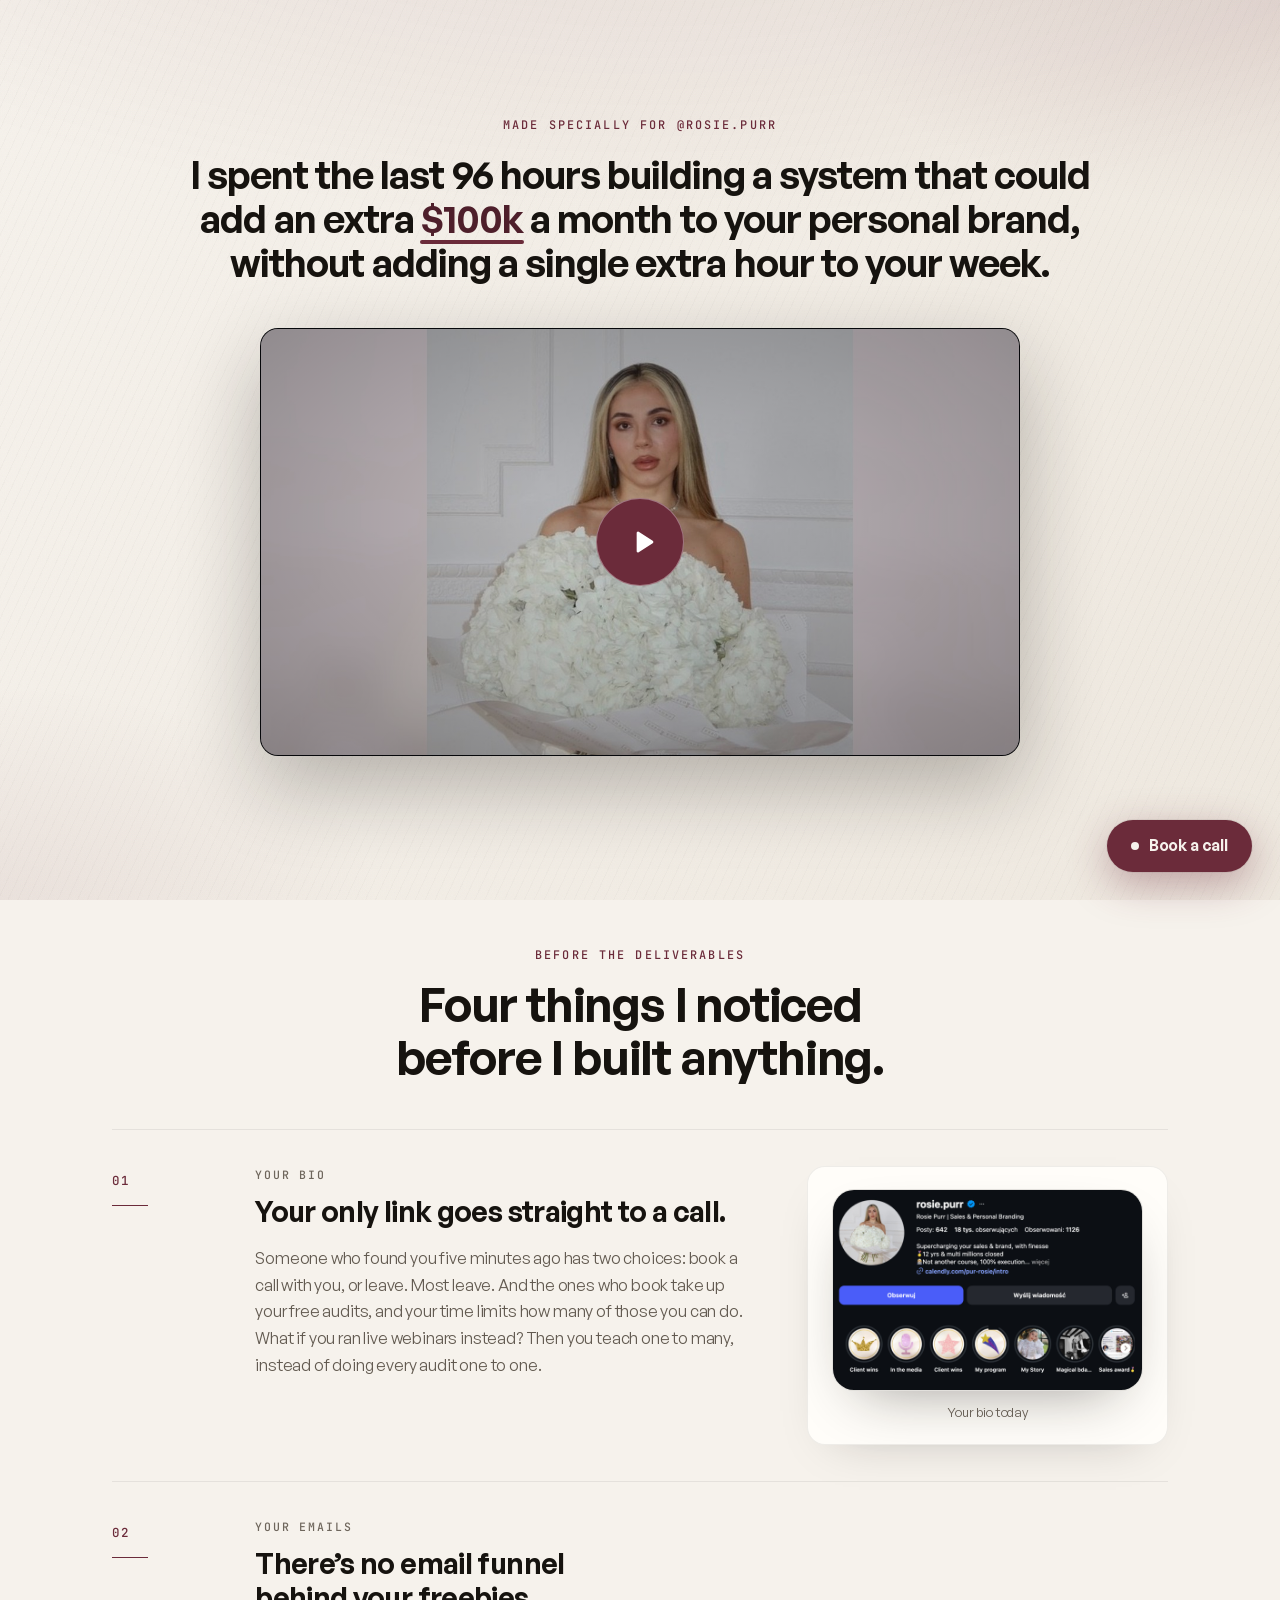
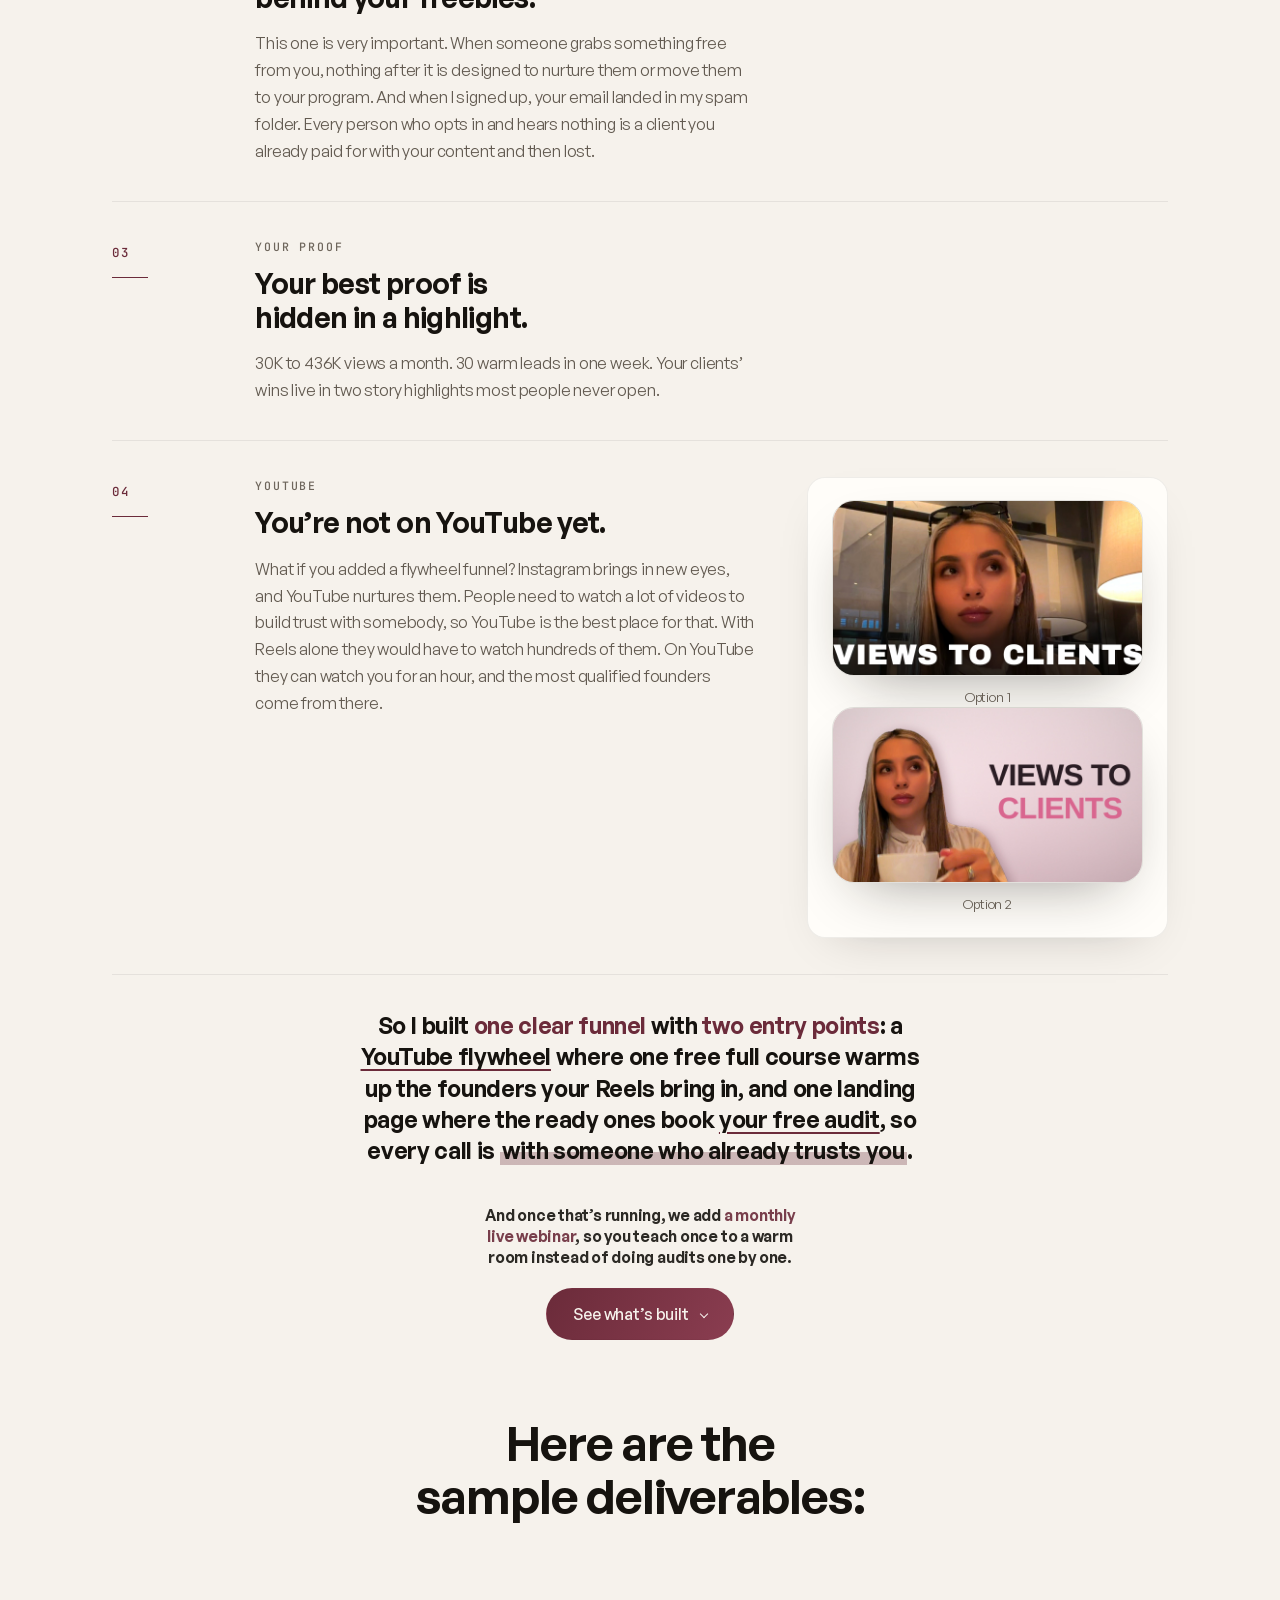
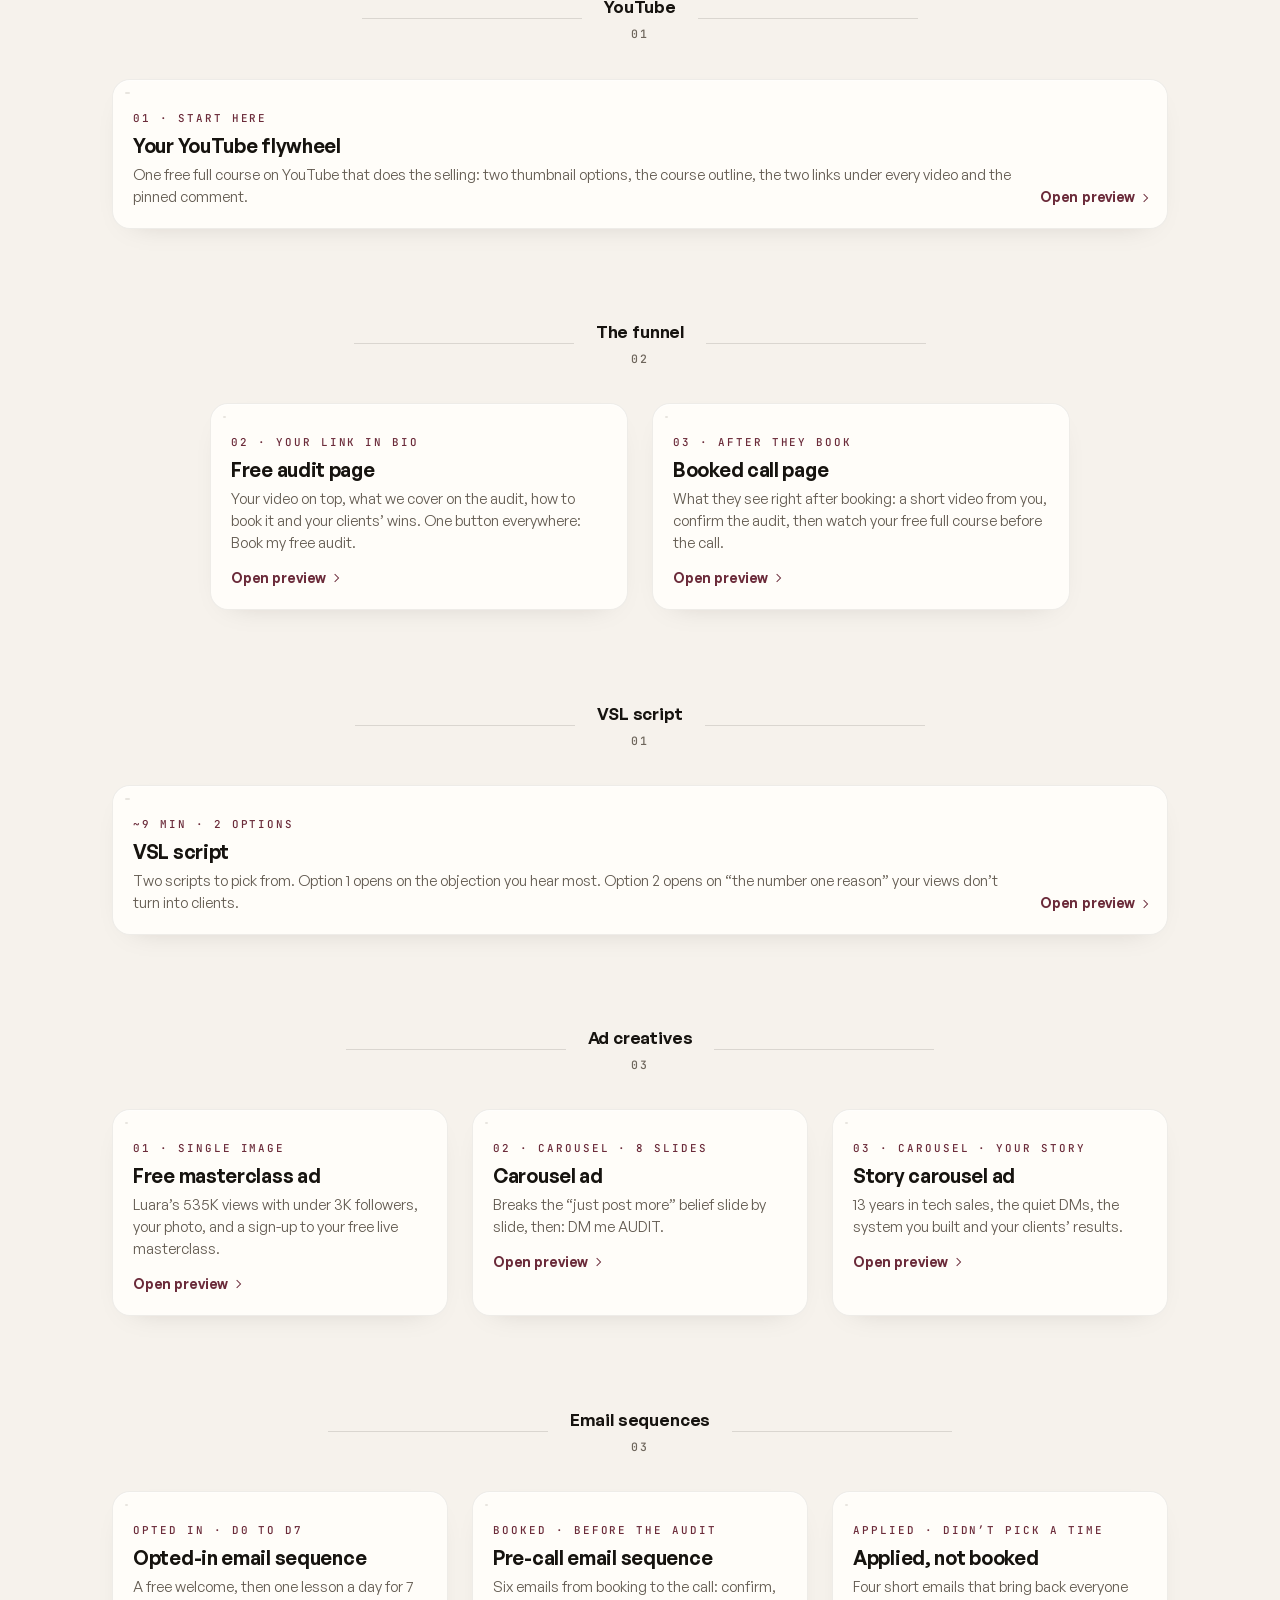
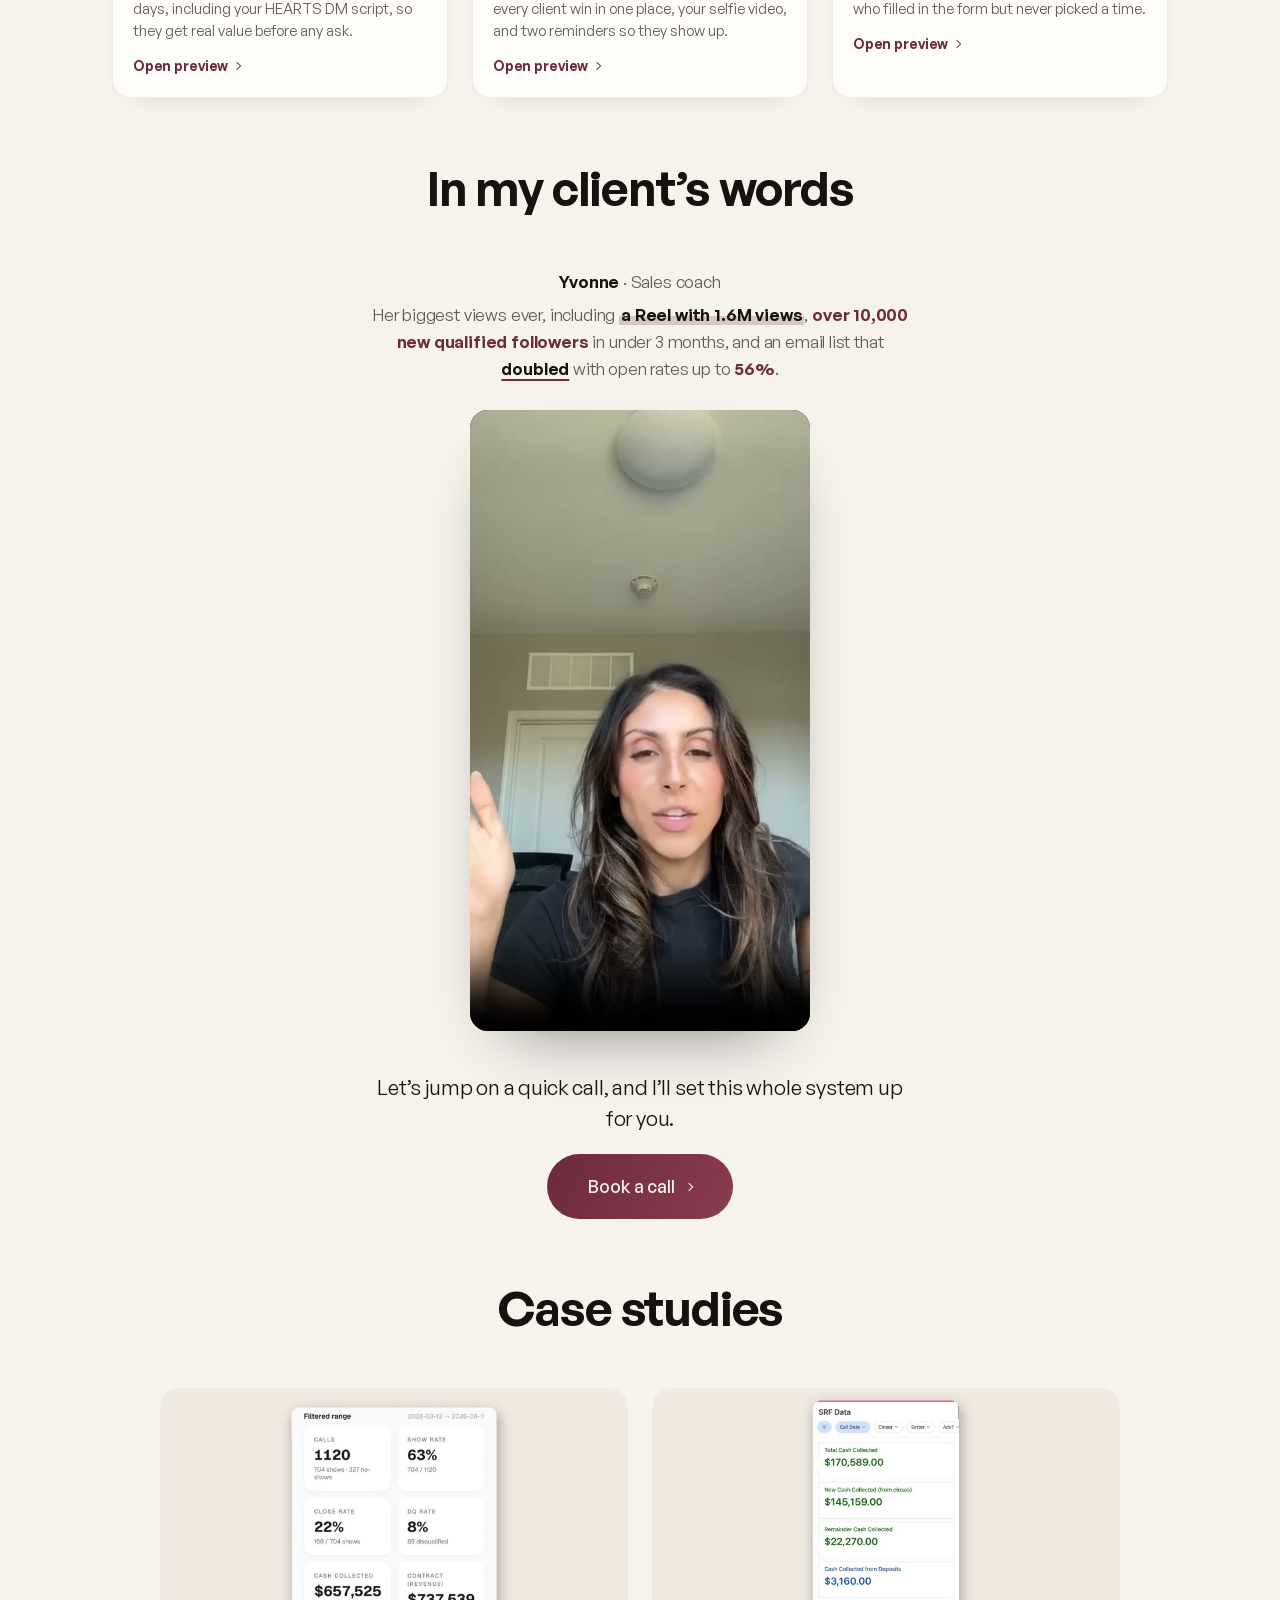
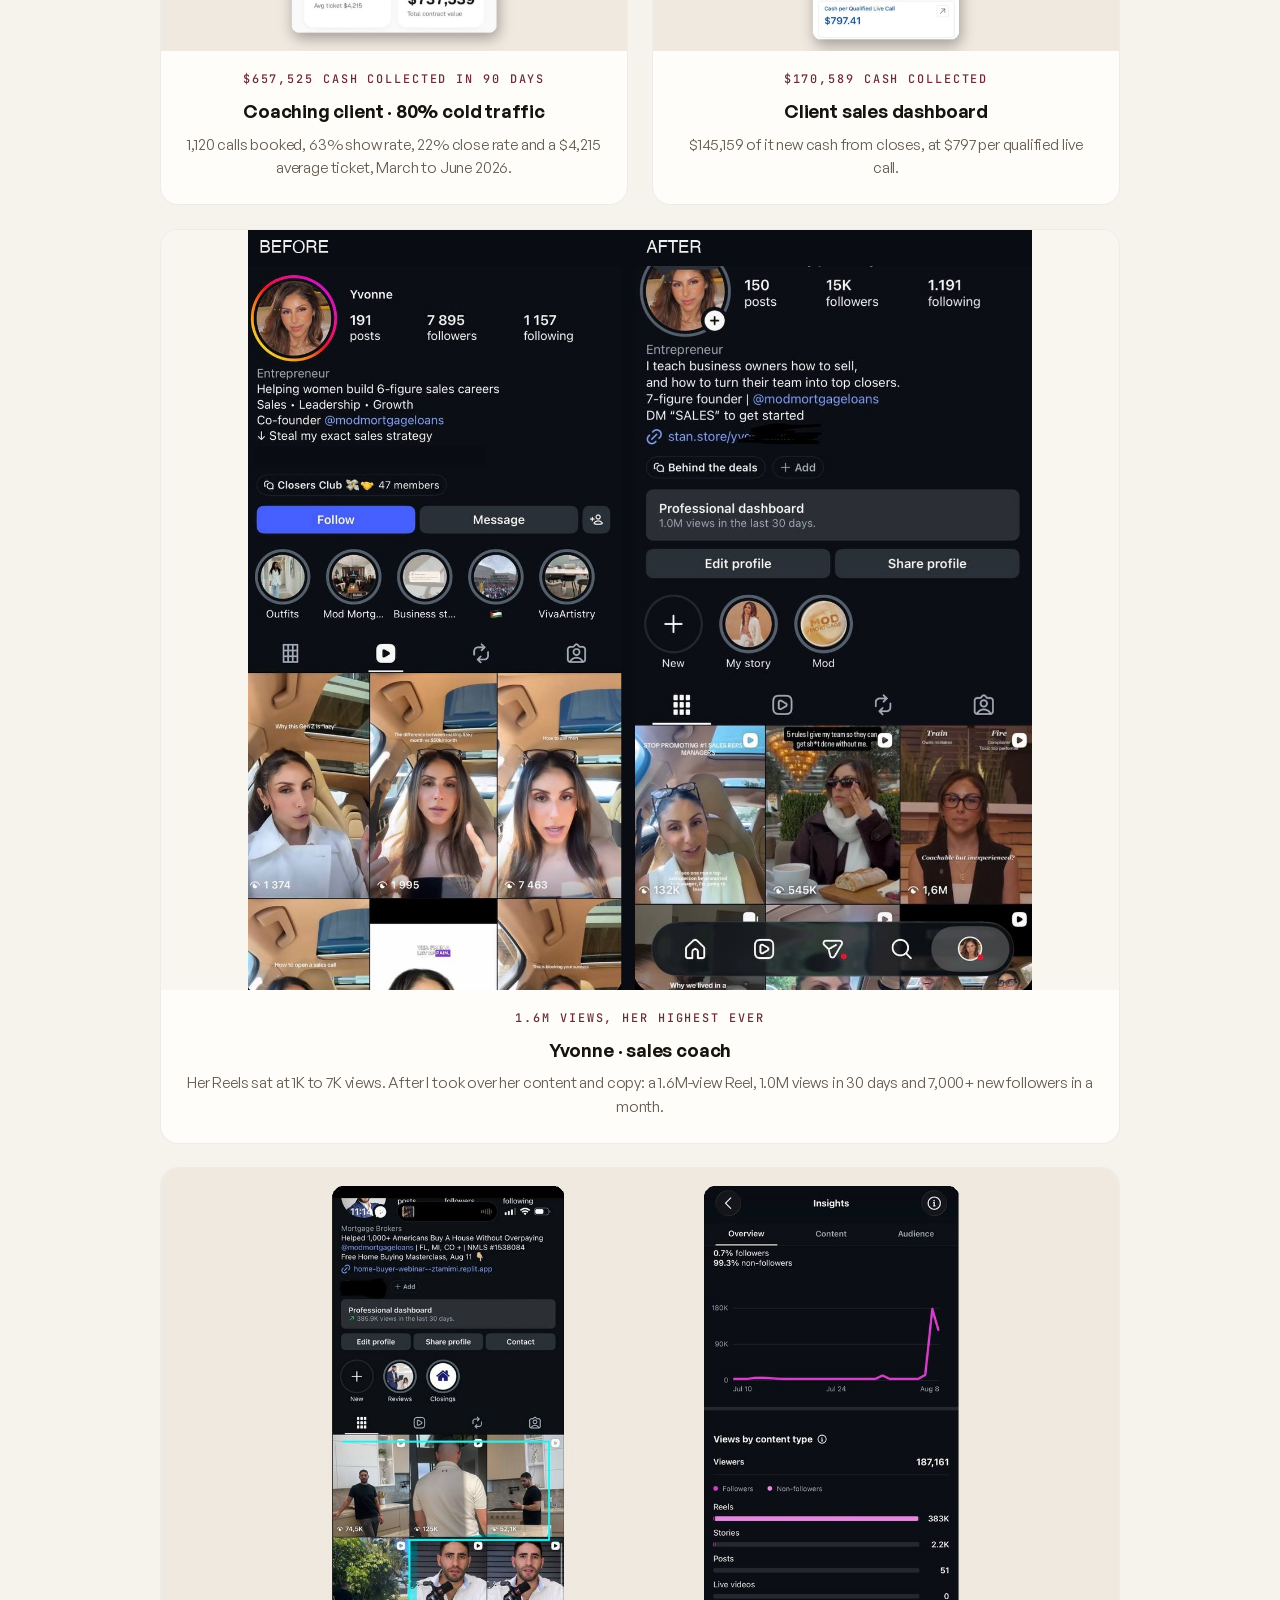
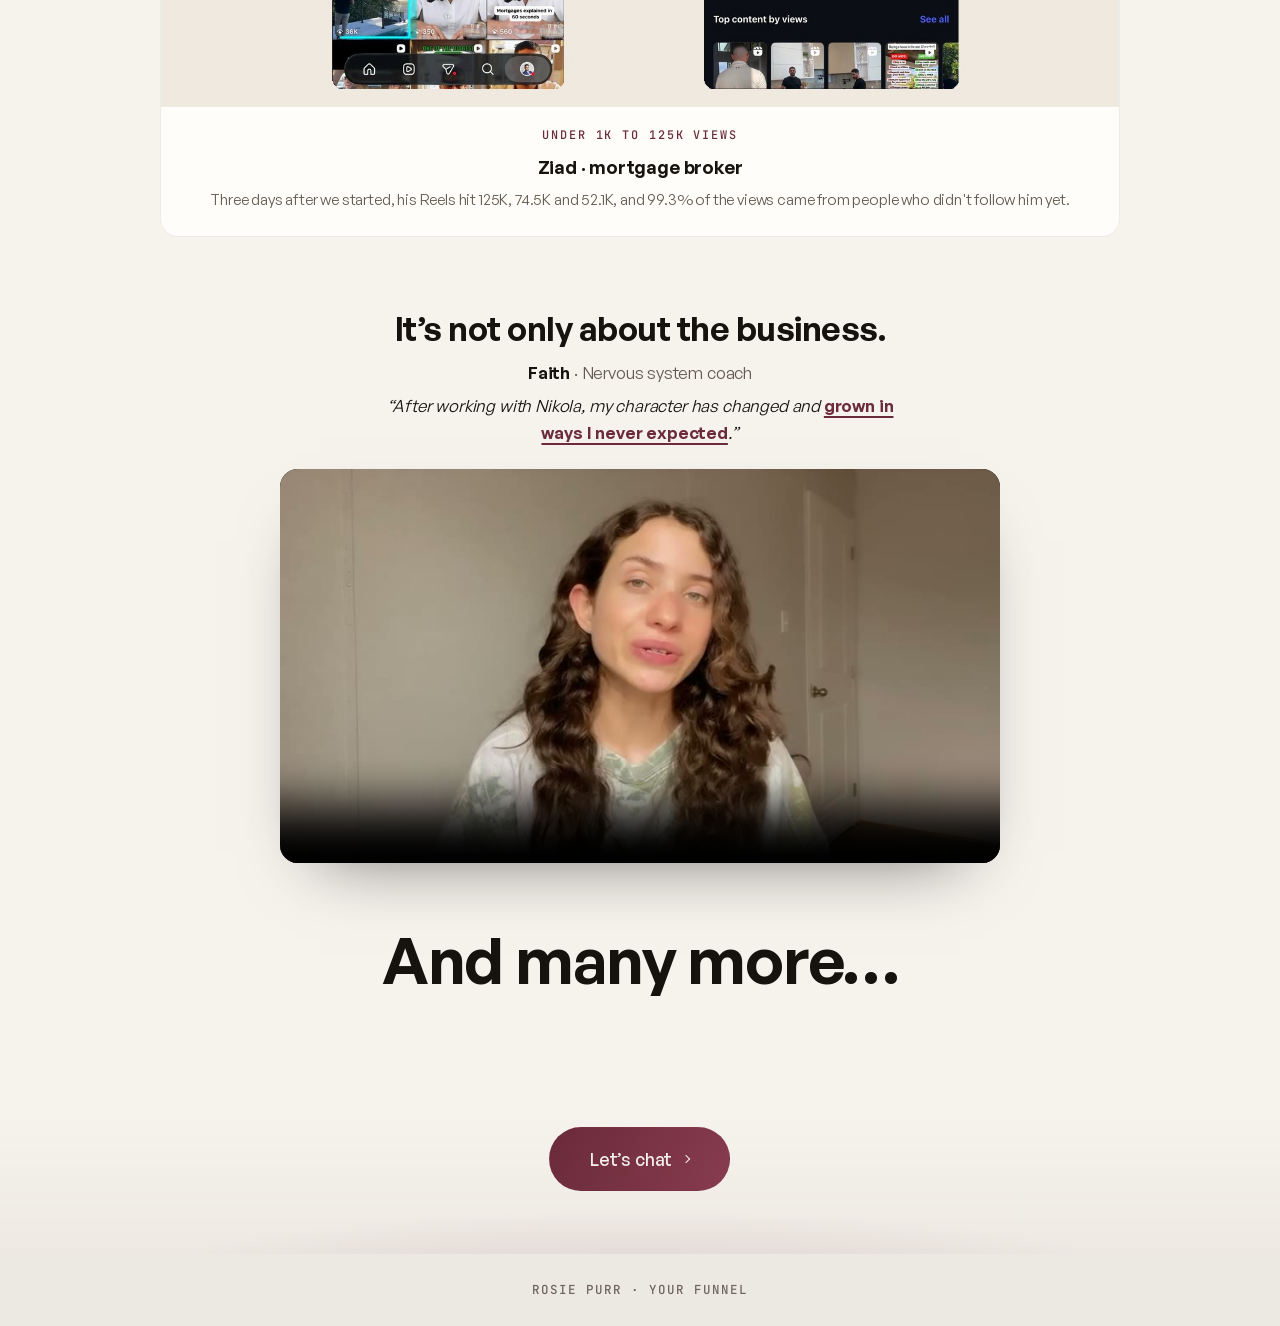
==== commit dd4a0398: "Free audit: Ravi-style problem section, contradiction headline and four distinct symptoms Co-Authore" ====
--- a/index.html
+++ b/index.html
@@ -212,7 +212,7 @@
             <span class="group__rule"></span>
           </div>
           <div class="grid grid--2">
-            <button class="pcard reveal" data-title="Free audit page" data-embed="free-audit/?v=15">
+            <button class="pcard reveal" data-title="Free audit page" data-embed="free-audit/?v=16">
               <span class="thumb"><span class="thumb__bar"><i></i><i></i><i></i><span class="thumb__url">your link in bio</span></span><img class="thumb__img" src="assets/img/freeaudit-preview.jpg?v=11" alt="Free audit page preview" loading="lazy" /></span>
               <span class="pcard__body"><span><span class="pcard__kicker">02 · Your link in bio</span><span class="pcard__title">Free audit page</span><span class="pcard__desc">Your video on top, what we cover on the audit, how to book it and your clients&rsquo; wins. One button everywhere: Book my free audit.</span></span><span class="pcard__link">Open preview <span class="arrow" aria-hidden="true"></span></span></span>
             </button>
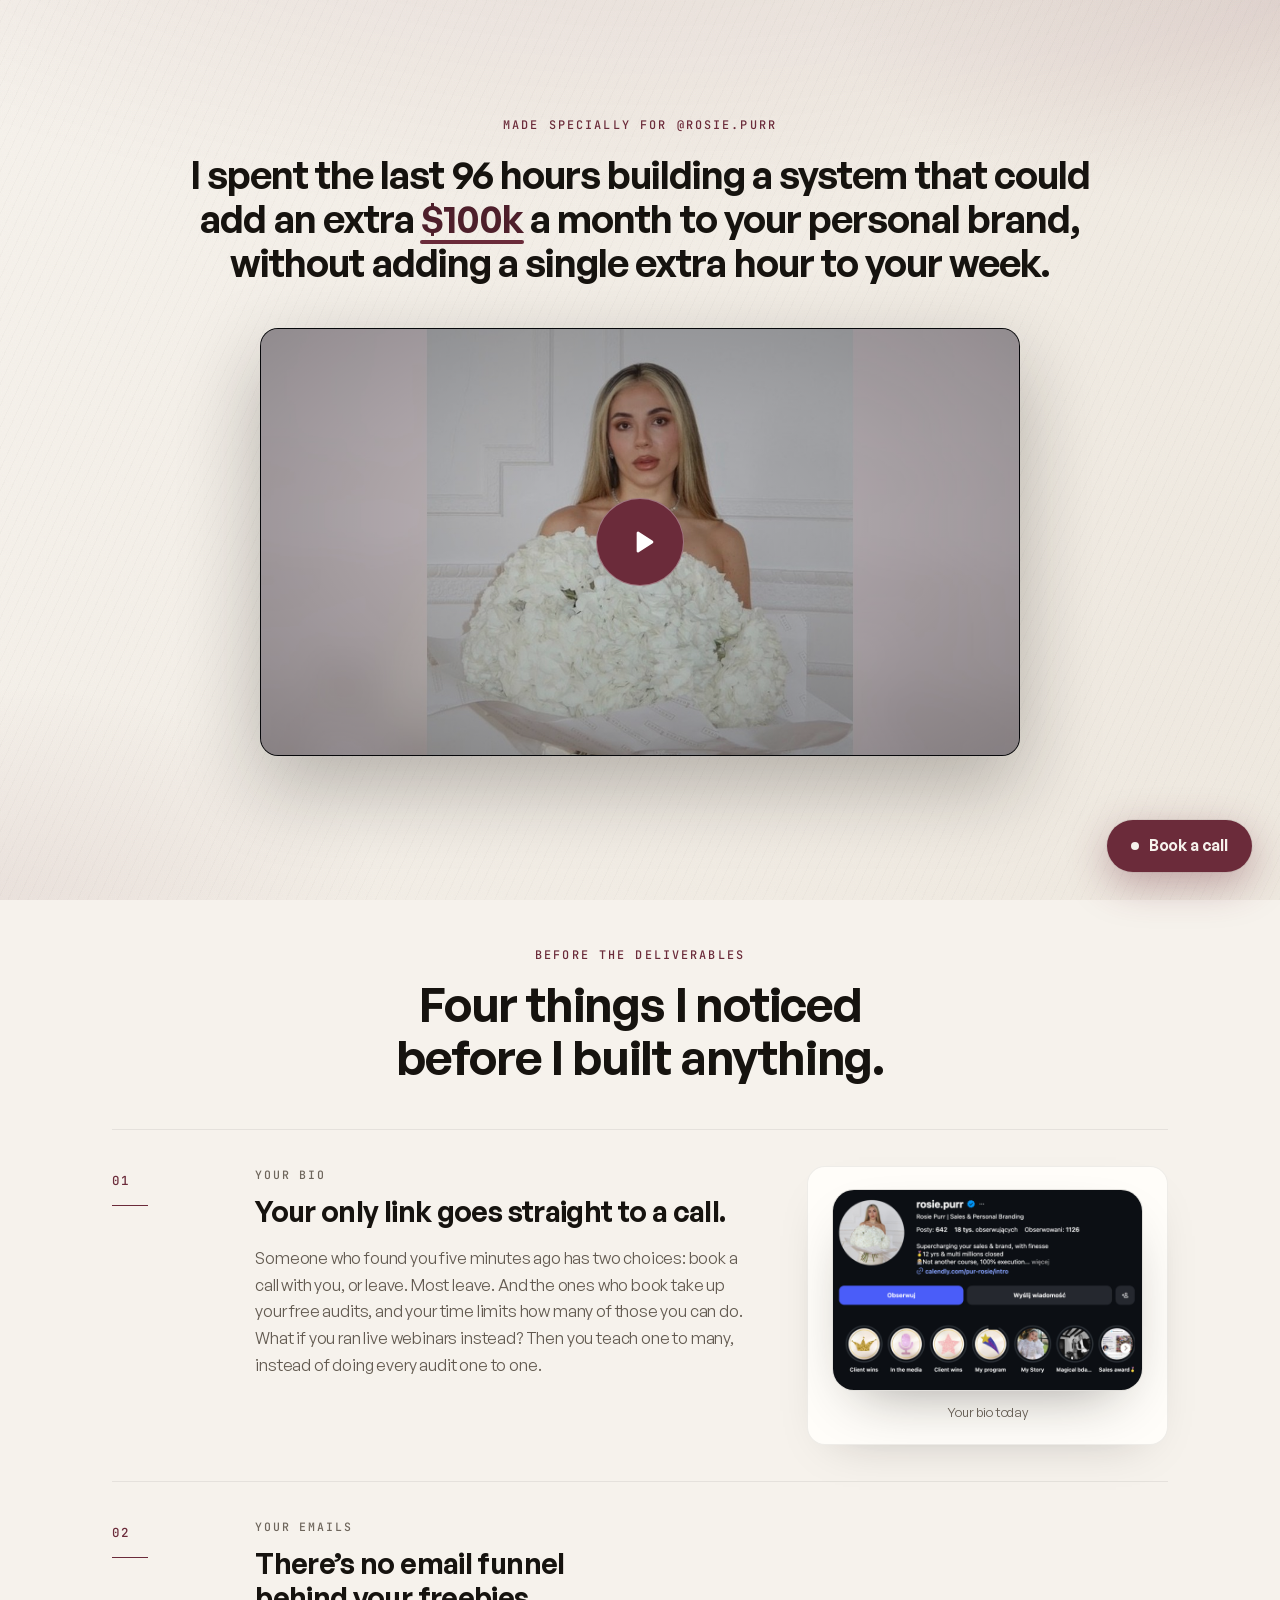
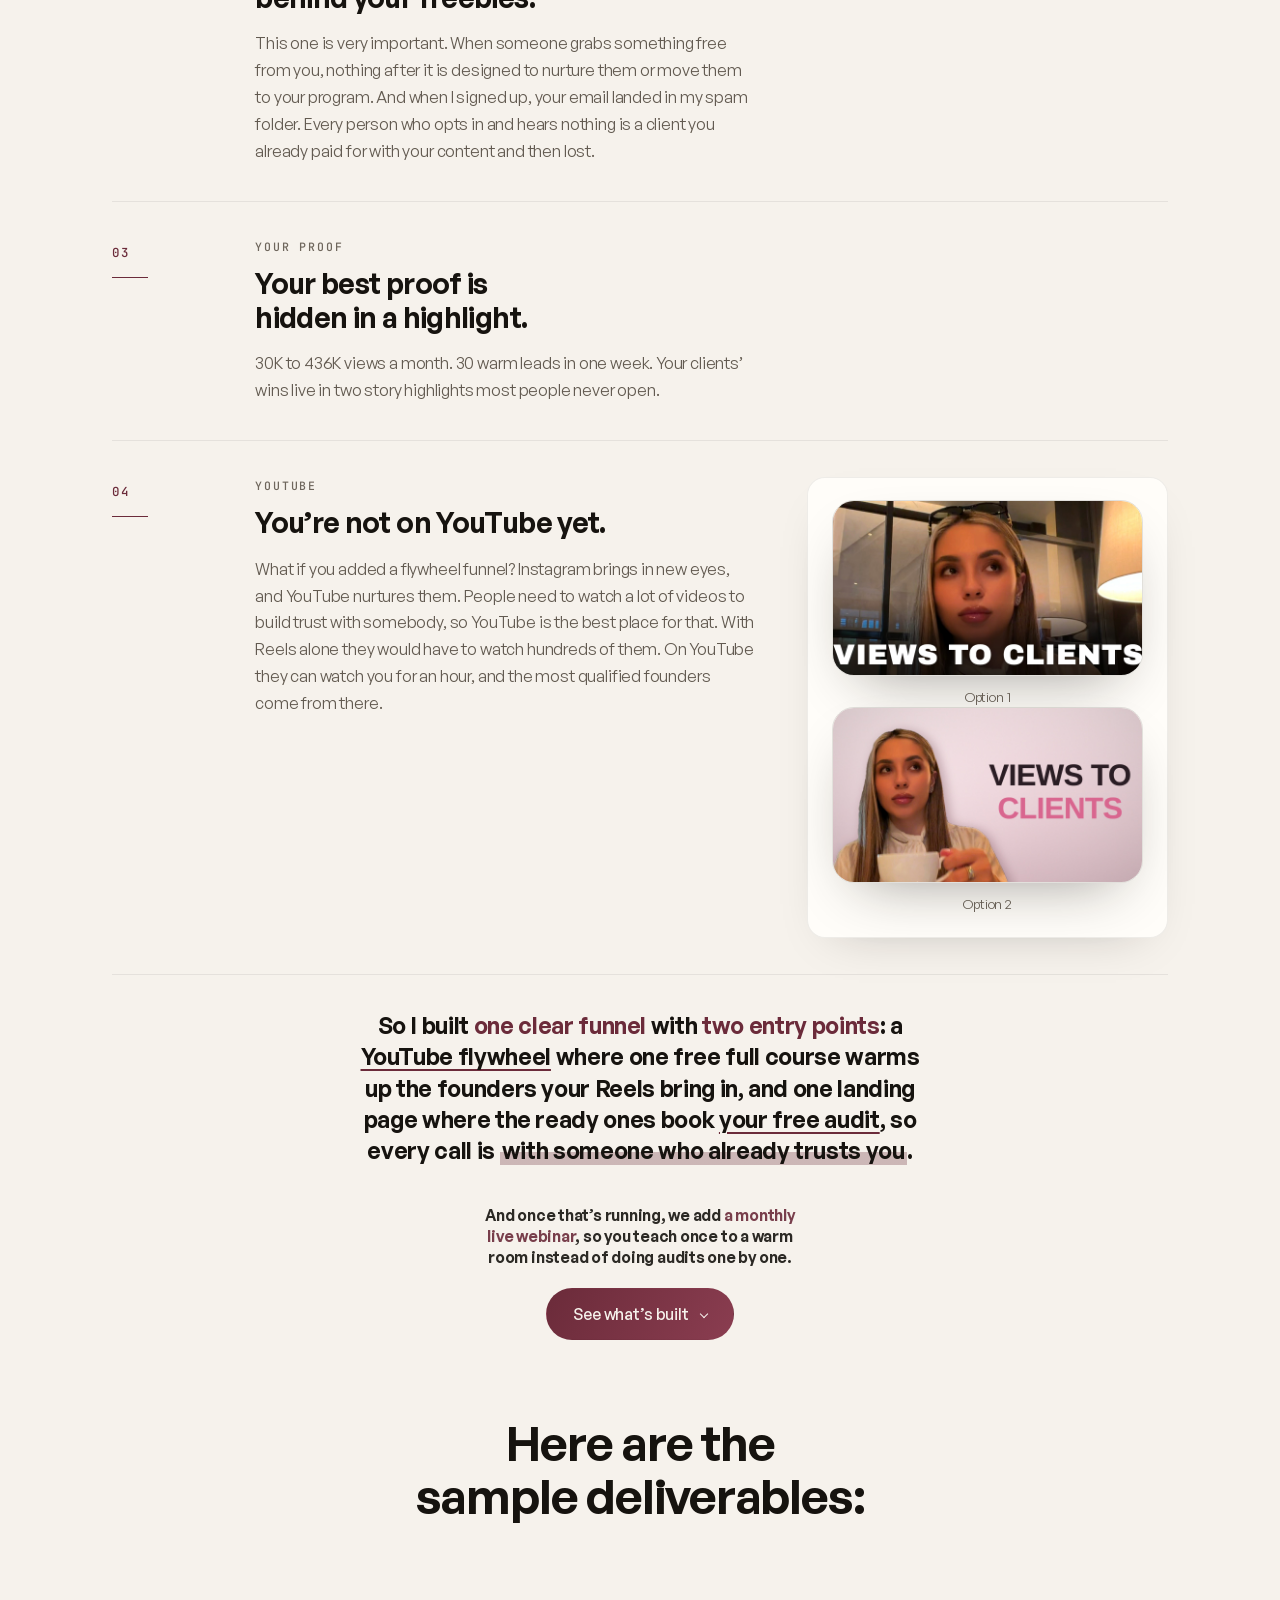
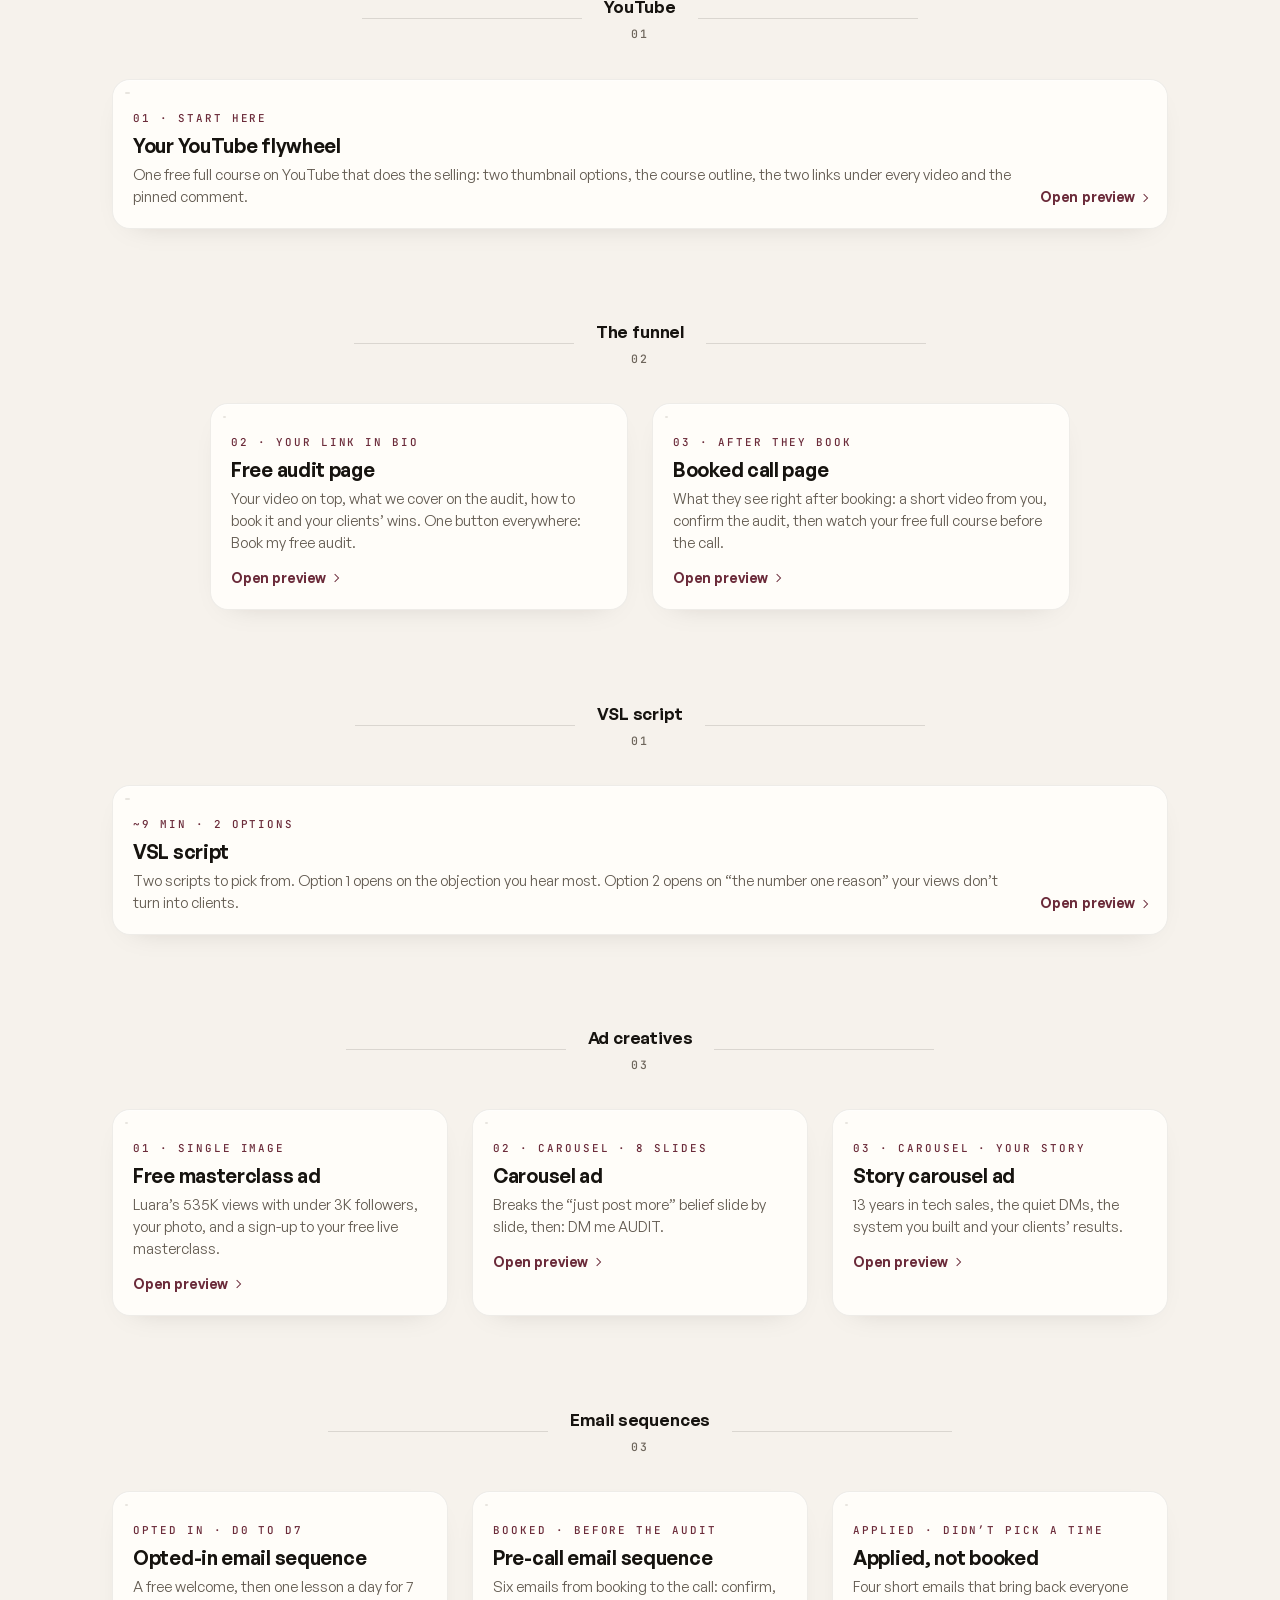
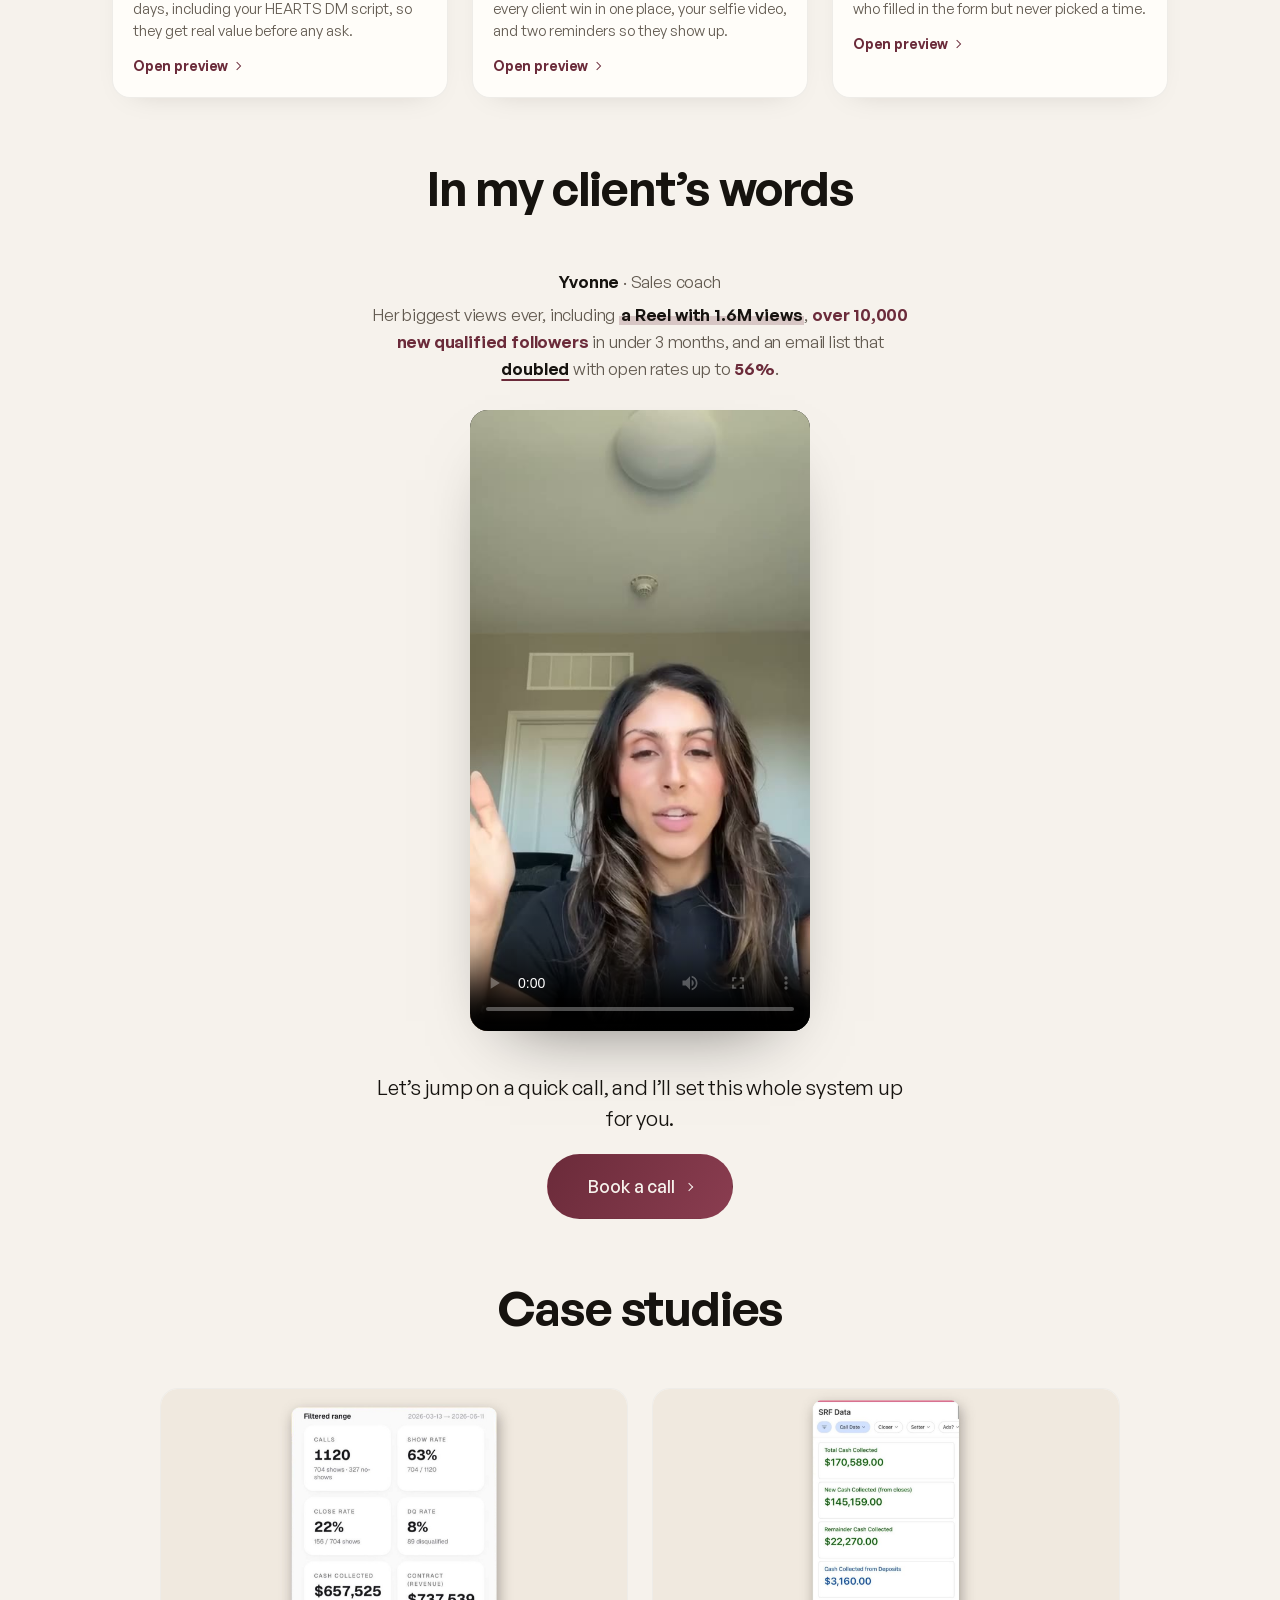
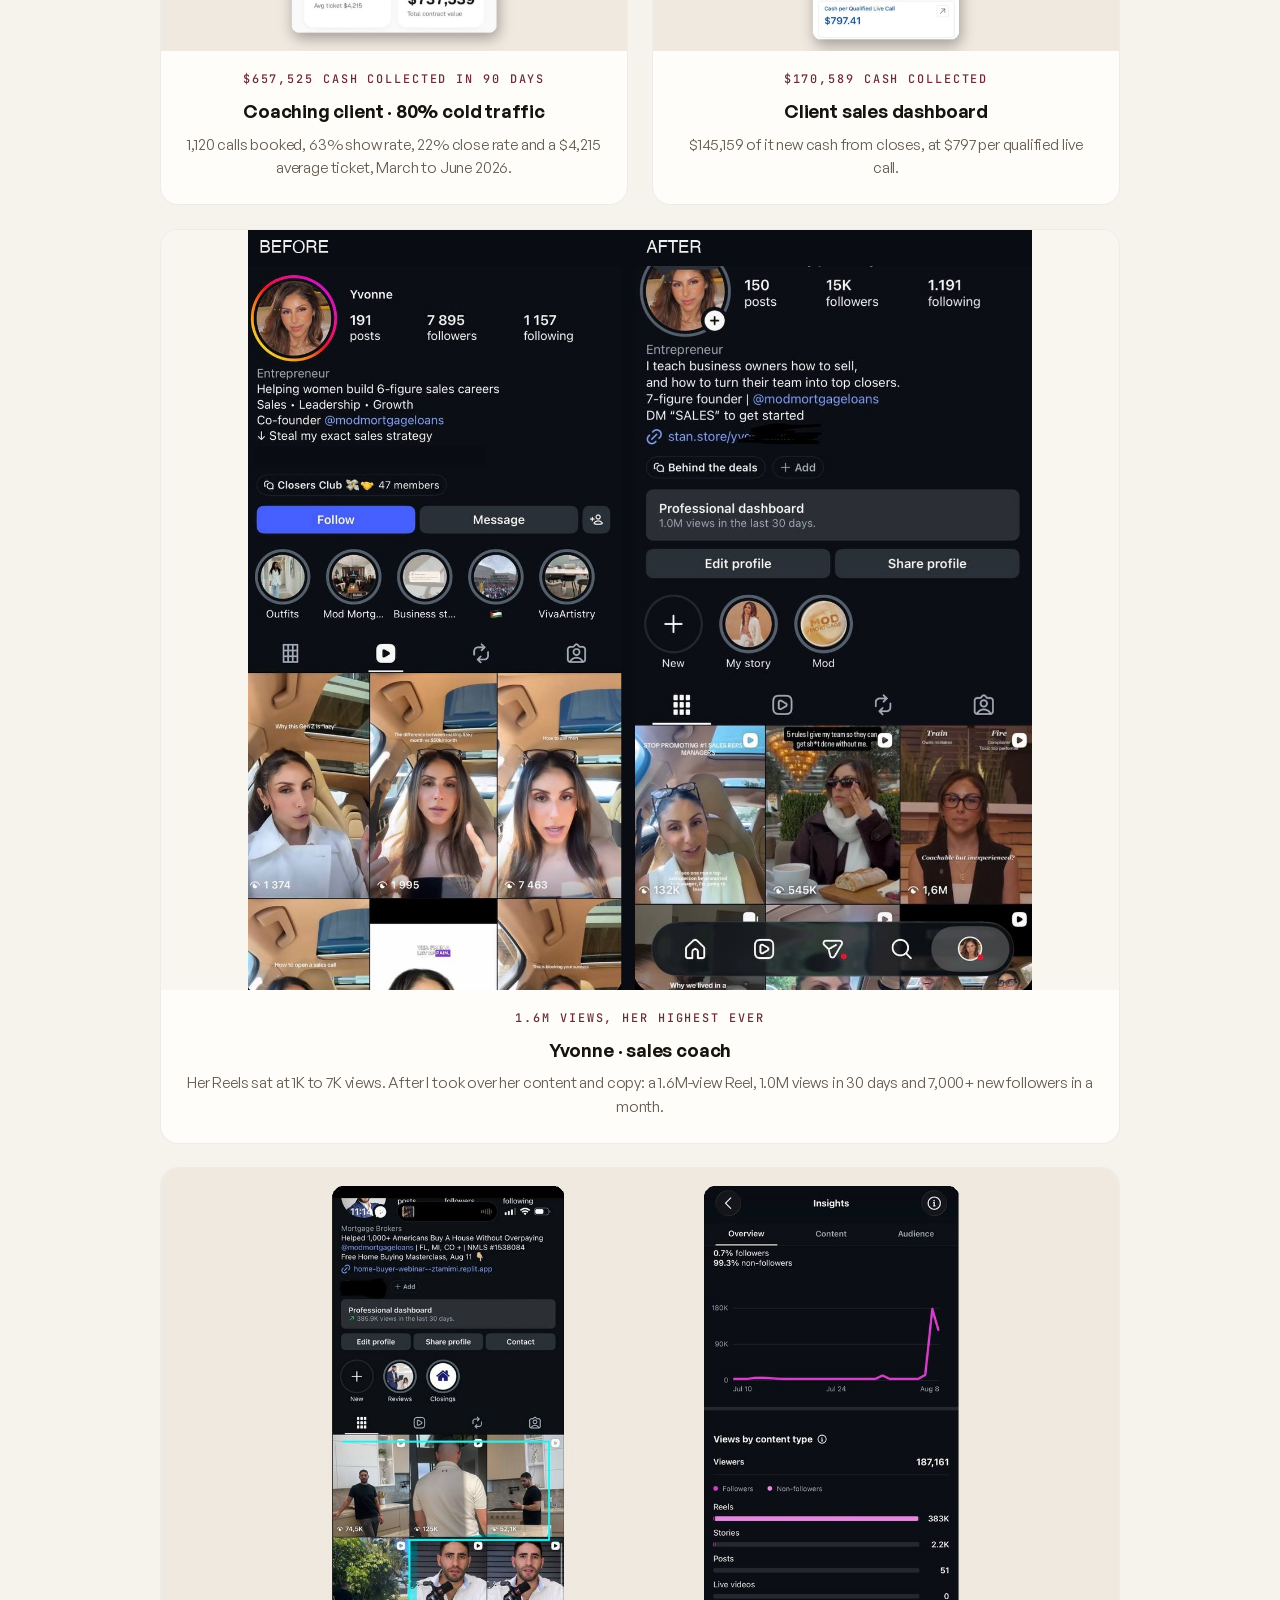
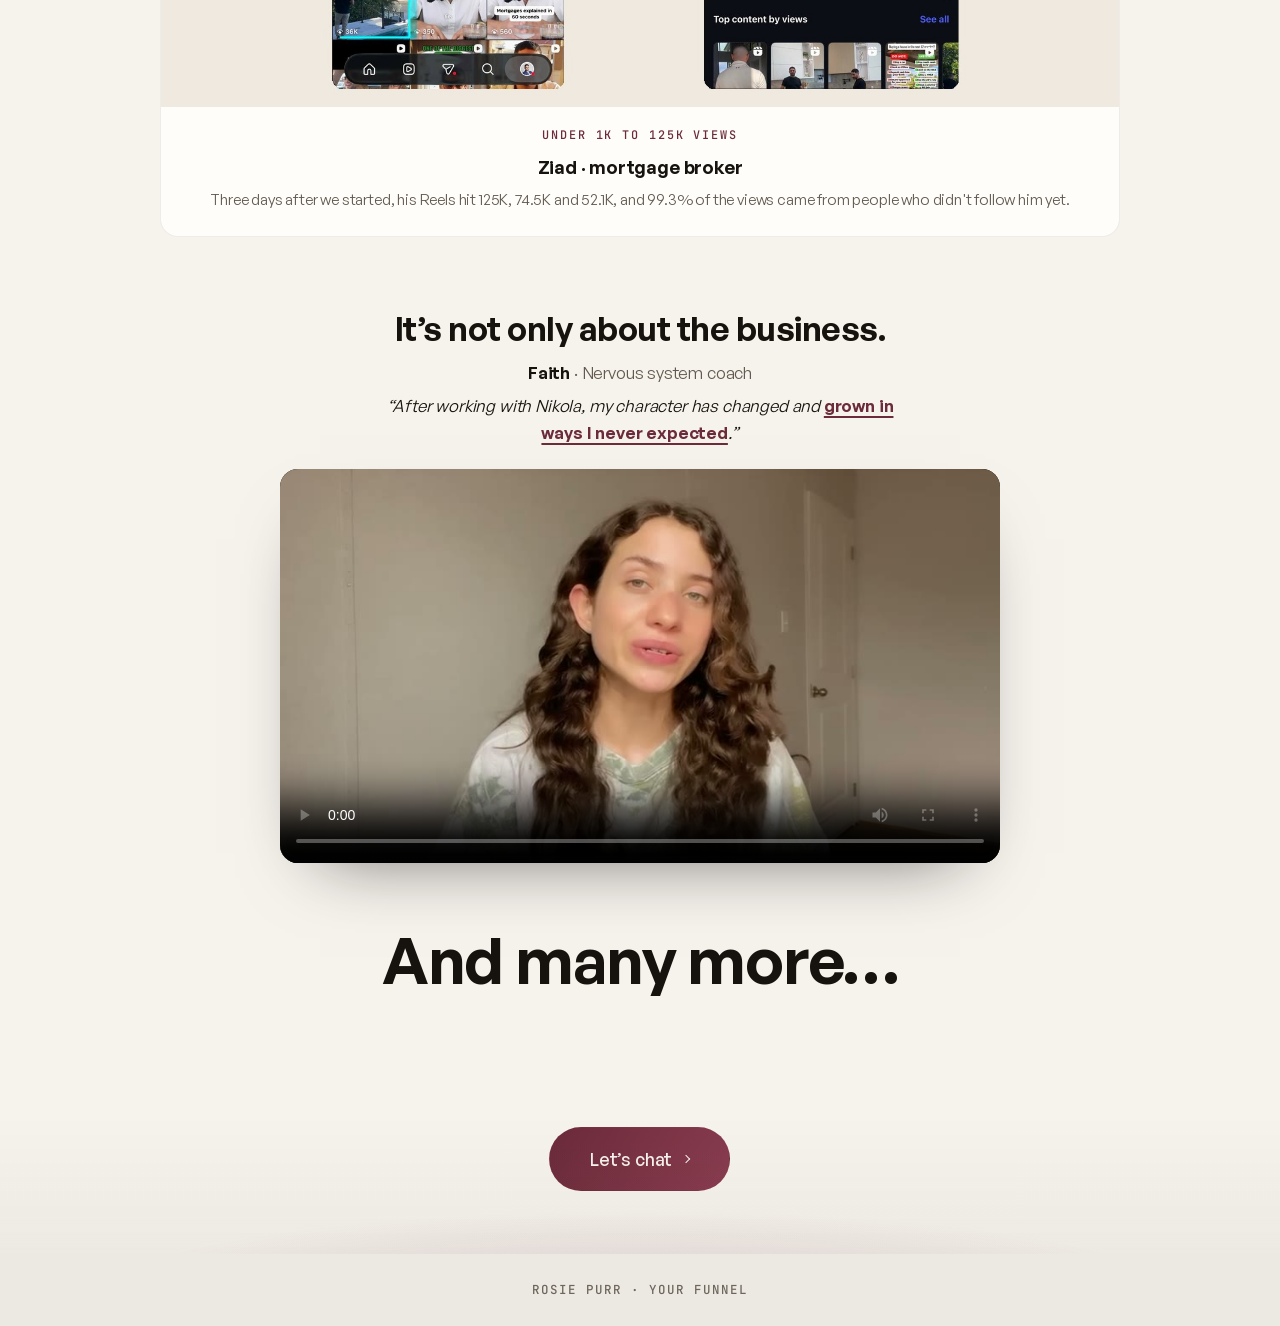
==== commit 51098a41: "Free audit: clearer problem headline Co-Authored-By: Claude Opus 5.5 <noreply@anthropic.com>" ====
--- a/index.html
+++ b/index.html
@@ -212,7 +212,7 @@
             <span class="group__rule"></span>
           </div>
           <div class="grid grid--2">
-            <button class="pcard reveal" data-title="Free audit page" data-embed="free-audit/?v=16">
+            <button class="pcard reveal" data-title="Free audit page" data-embed="free-audit/?v=17">
               <span class="thumb"><span class="thumb__bar"><i></i><i></i><i></i><span class="thumb__url">your link in bio</span></span><img class="thumb__img" src="assets/img/freeaudit-preview.jpg?v=11" alt="Free audit page preview" loading="lazy" /></span>
               <span class="pcard__body"><span><span class="pcard__kicker">02 · Your link in bio</span><span class="pcard__title">Free audit page</span><span class="pcard__desc">Your video on top, what we cover on the audit, how to book it and your clients&rsquo; wins. One button everywhere: Book my free audit.</span></span><span class="pcard__link">Open preview <span class="arrow" aria-hidden="true"></span></span></span>
             </button>
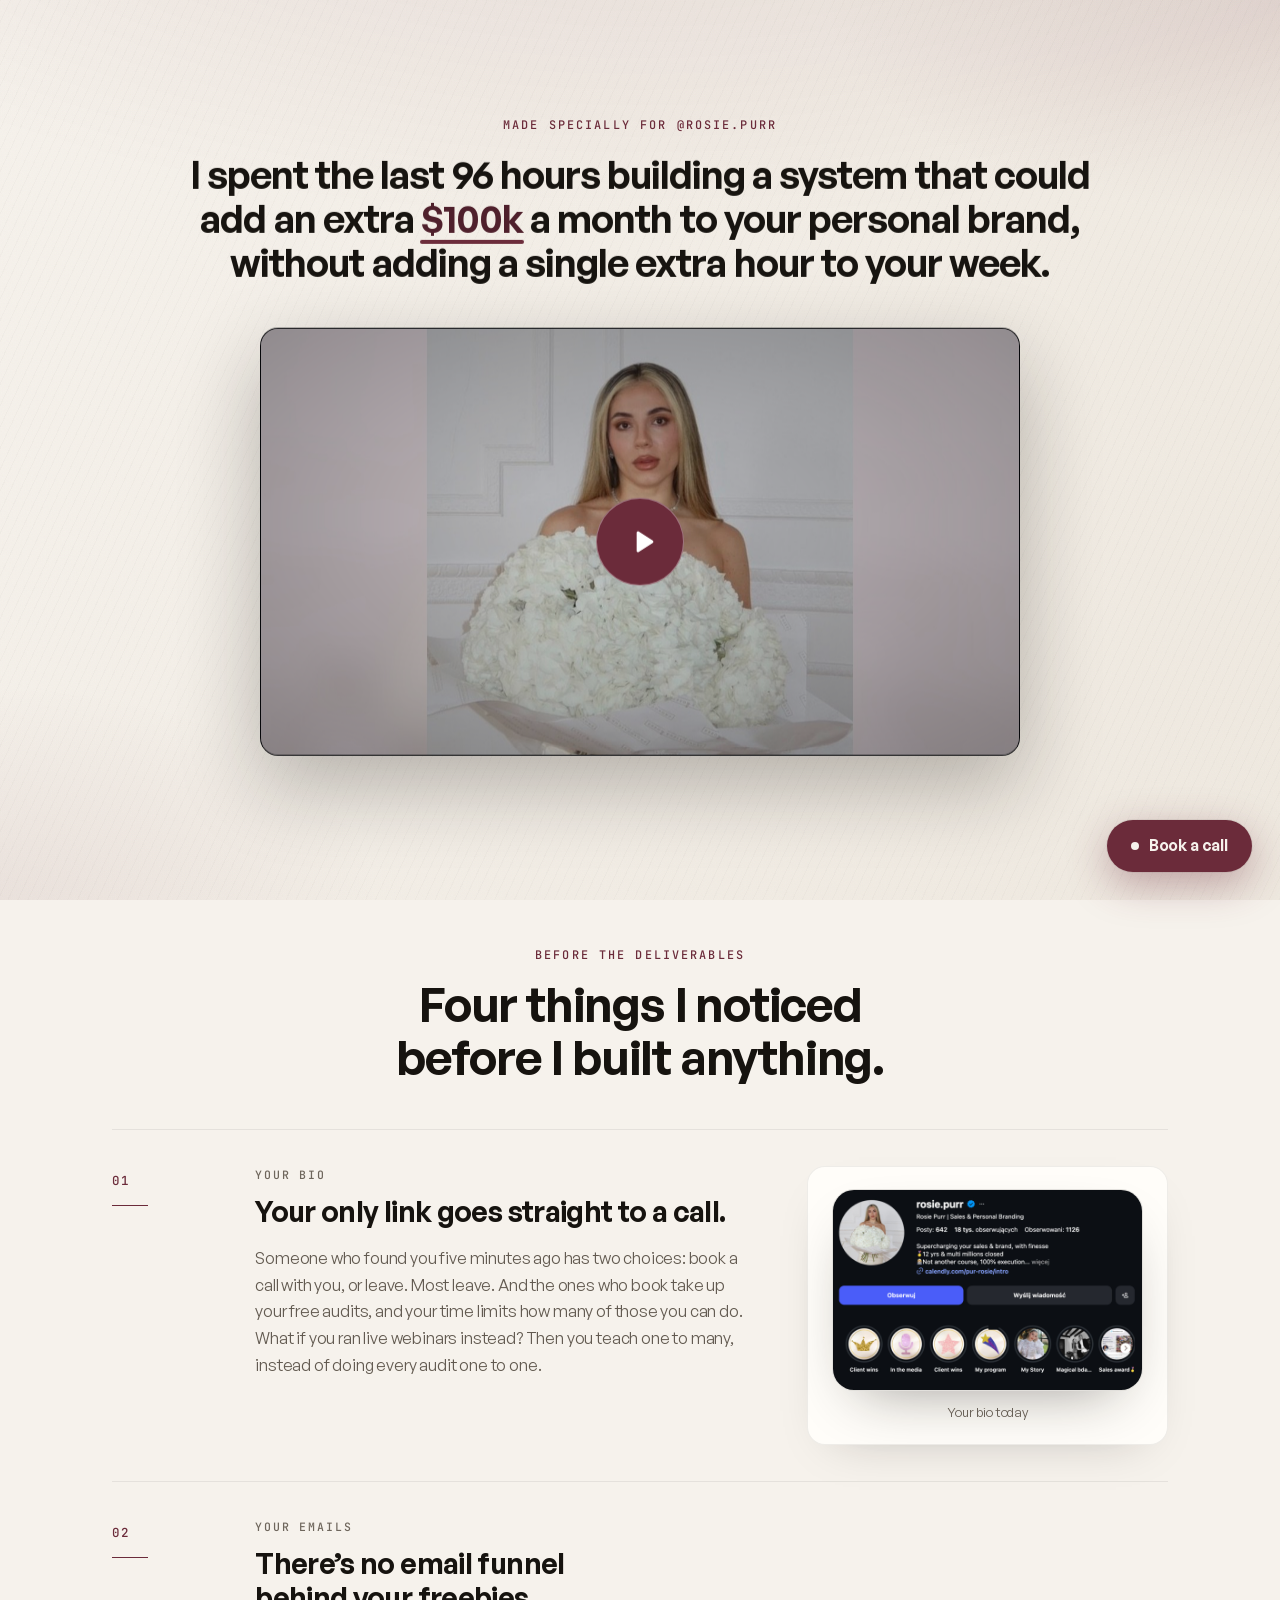
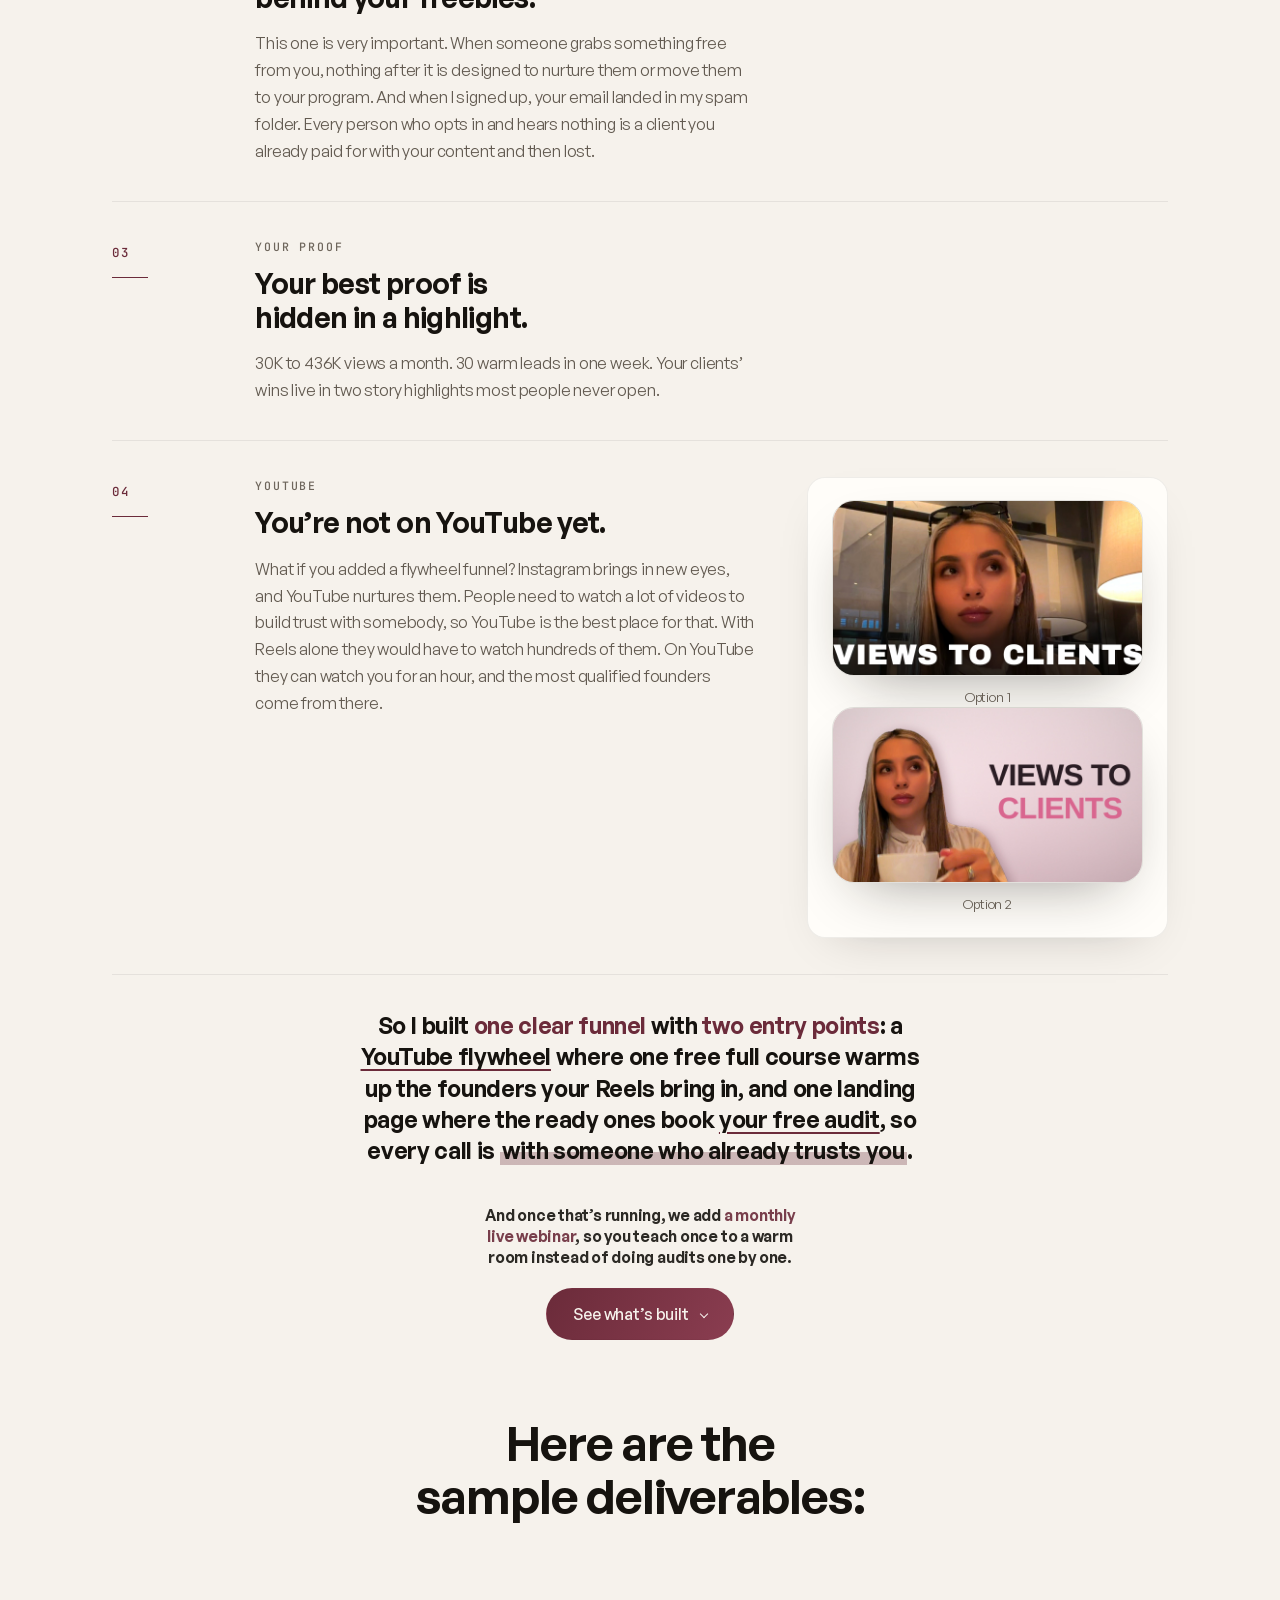
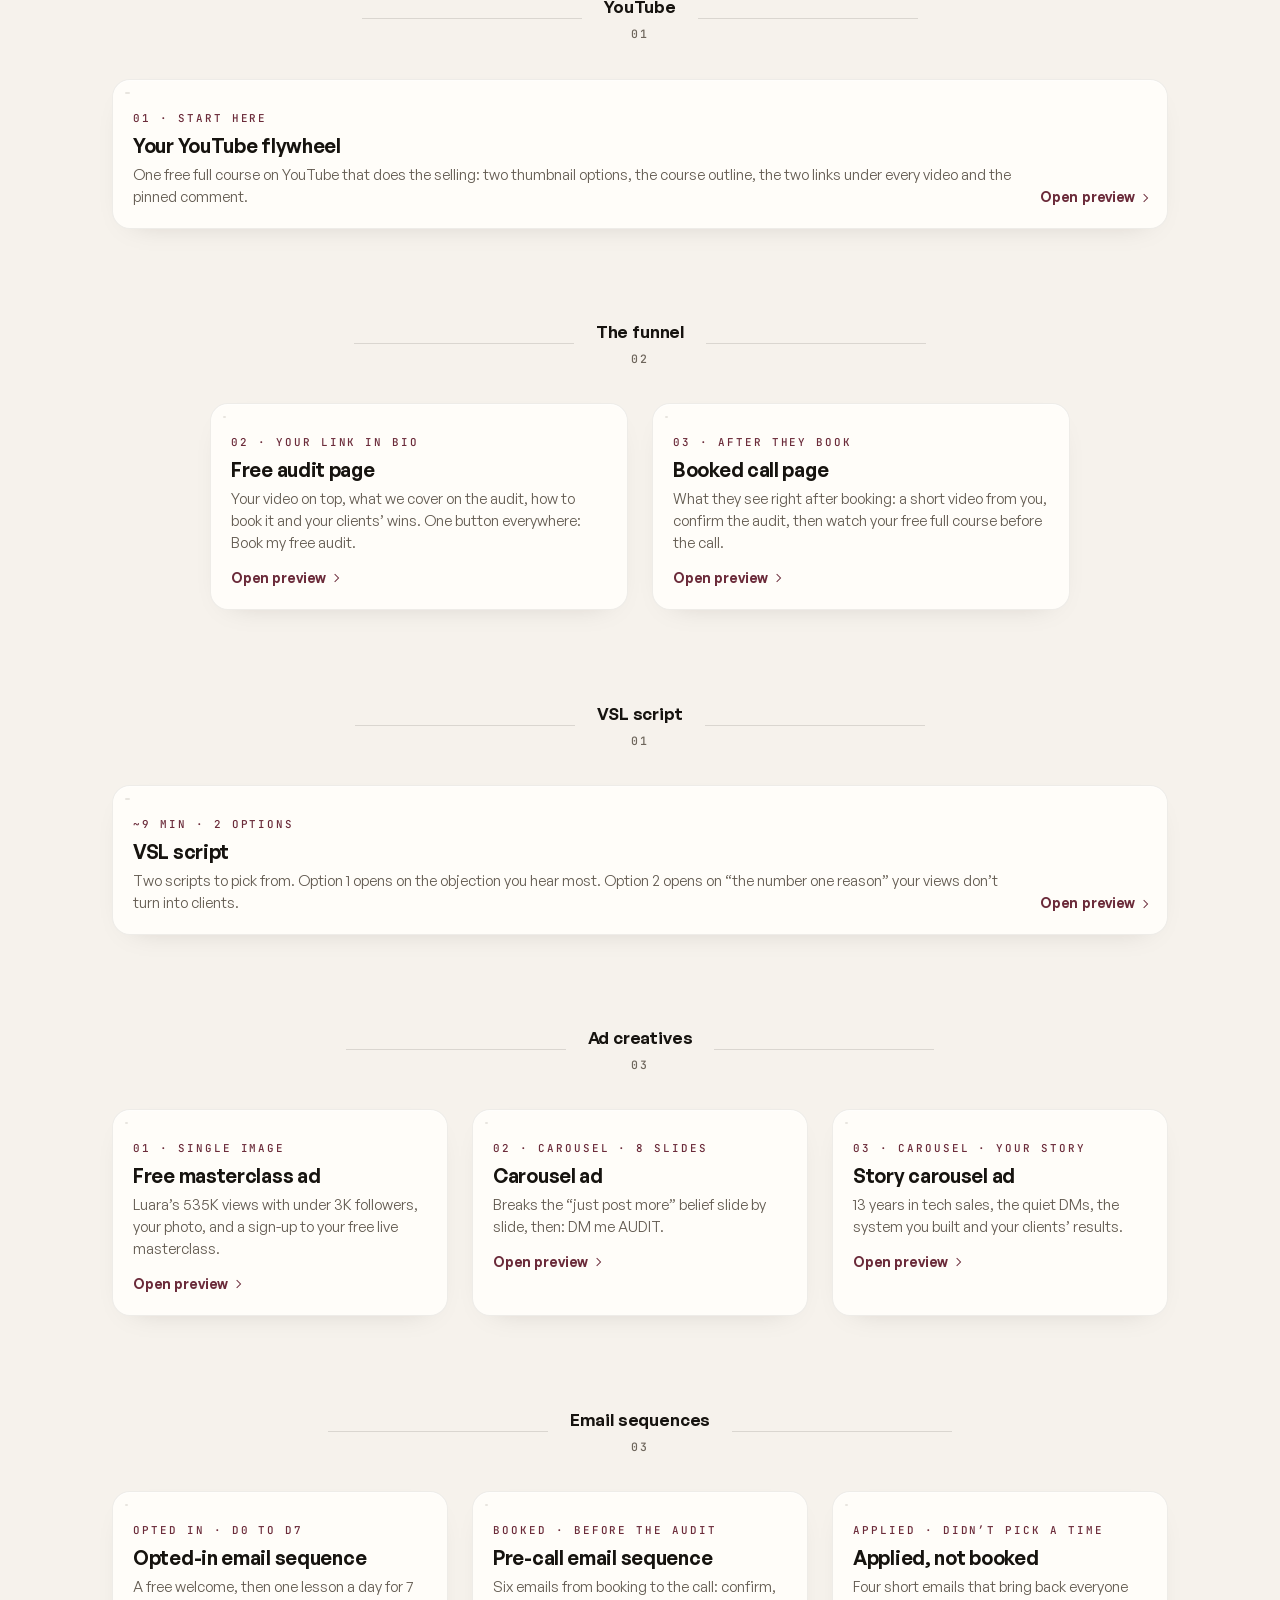
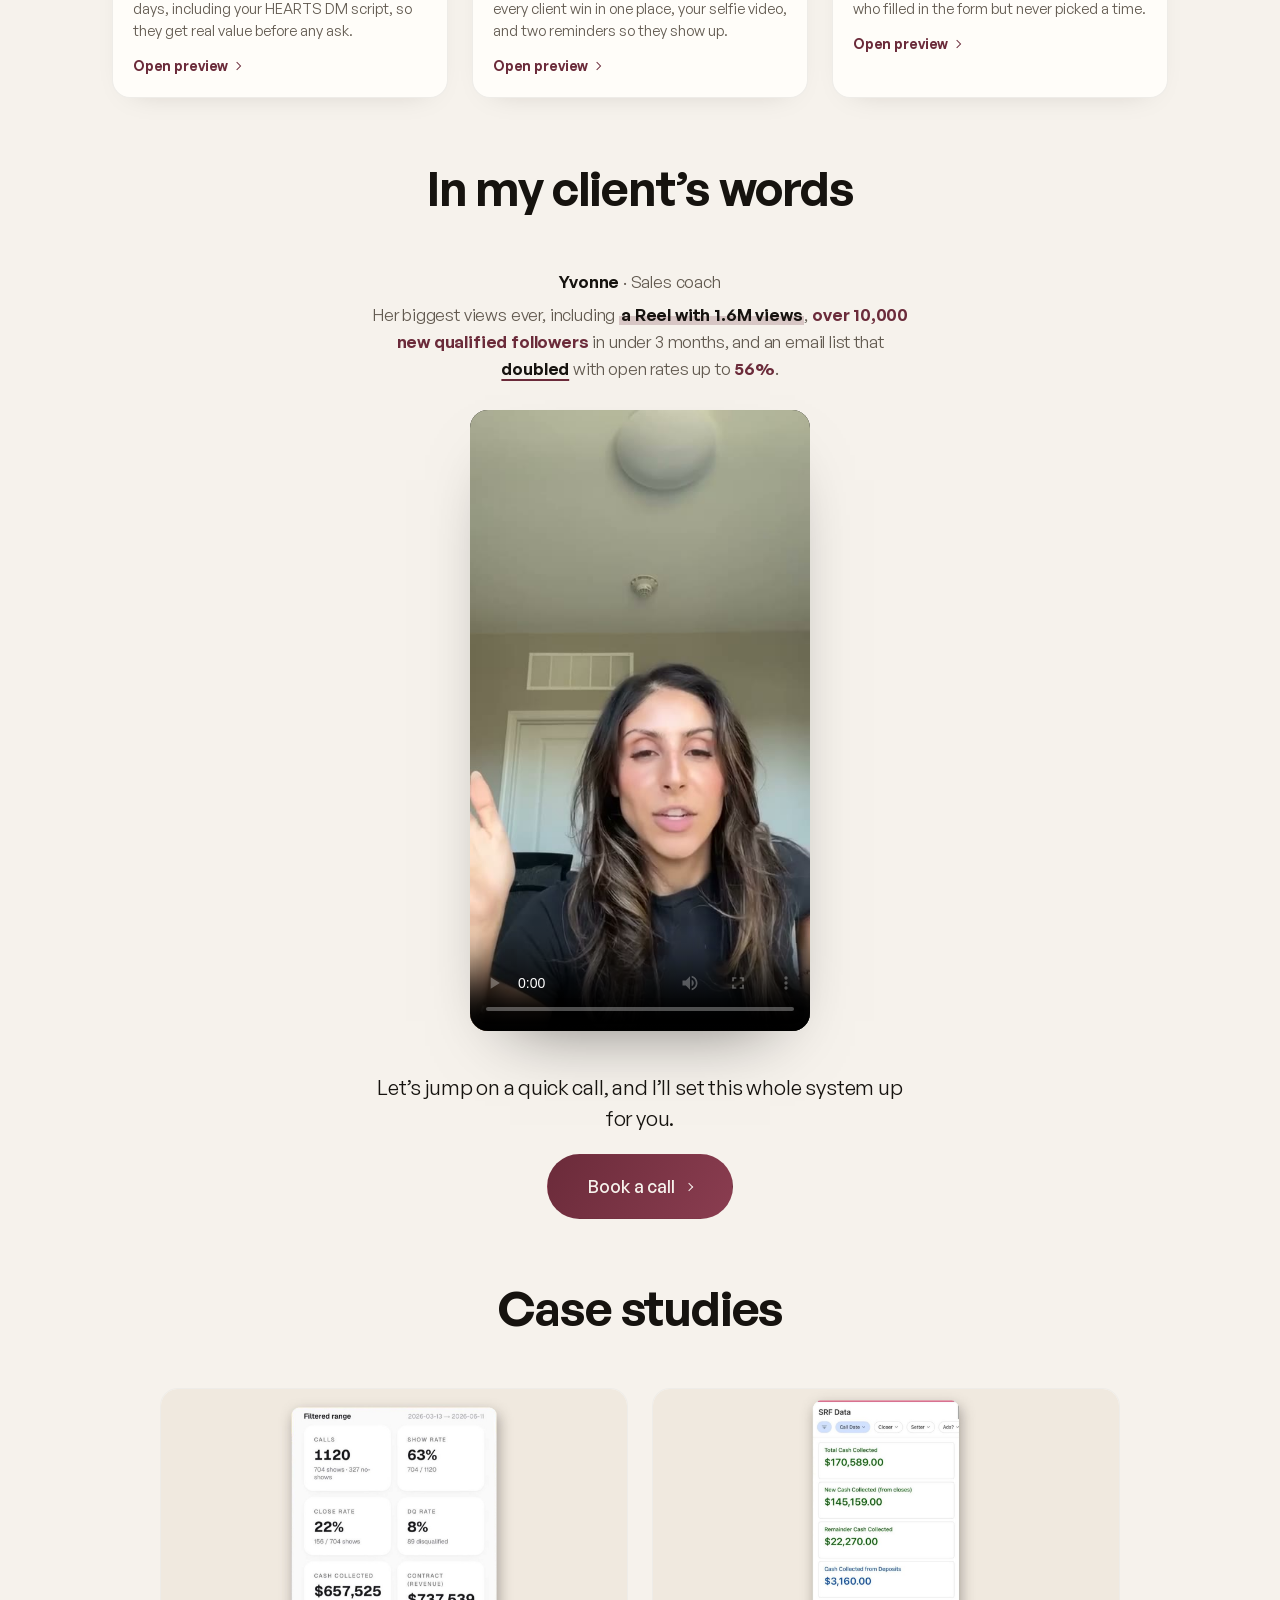
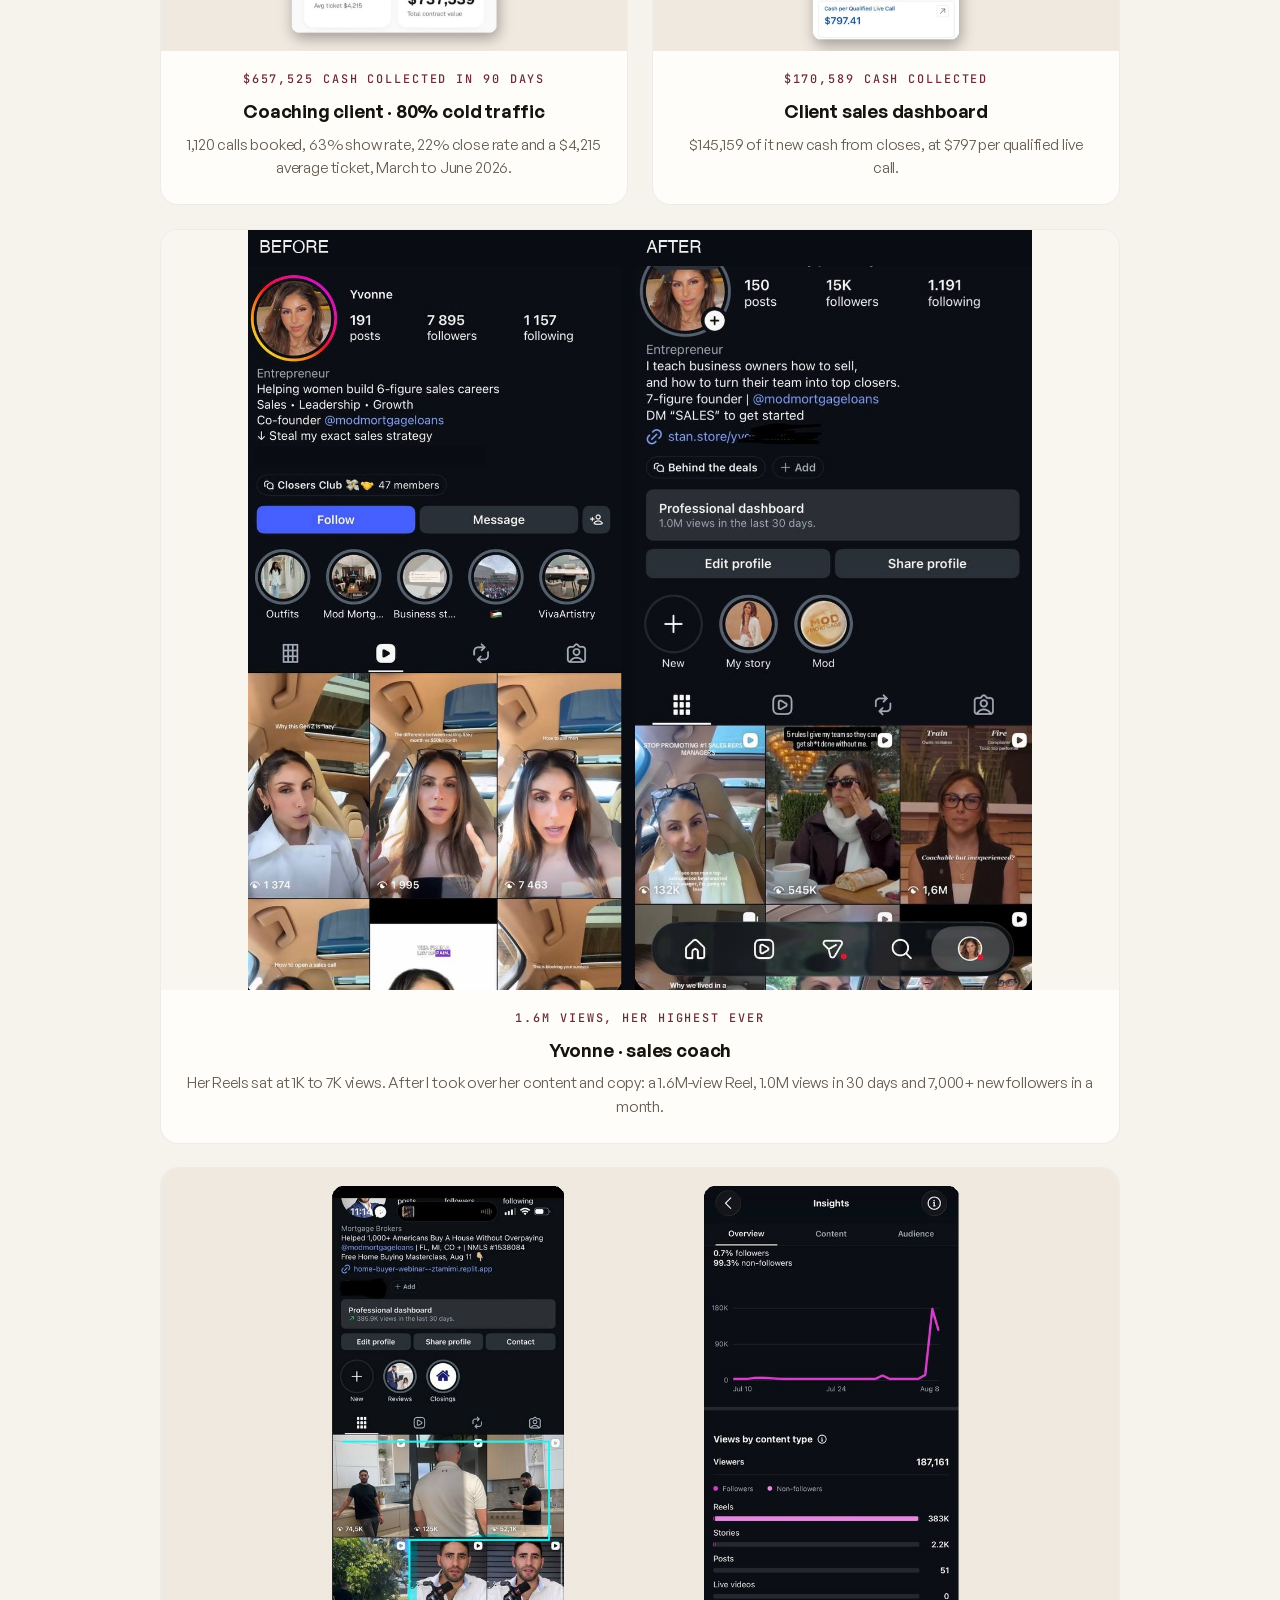
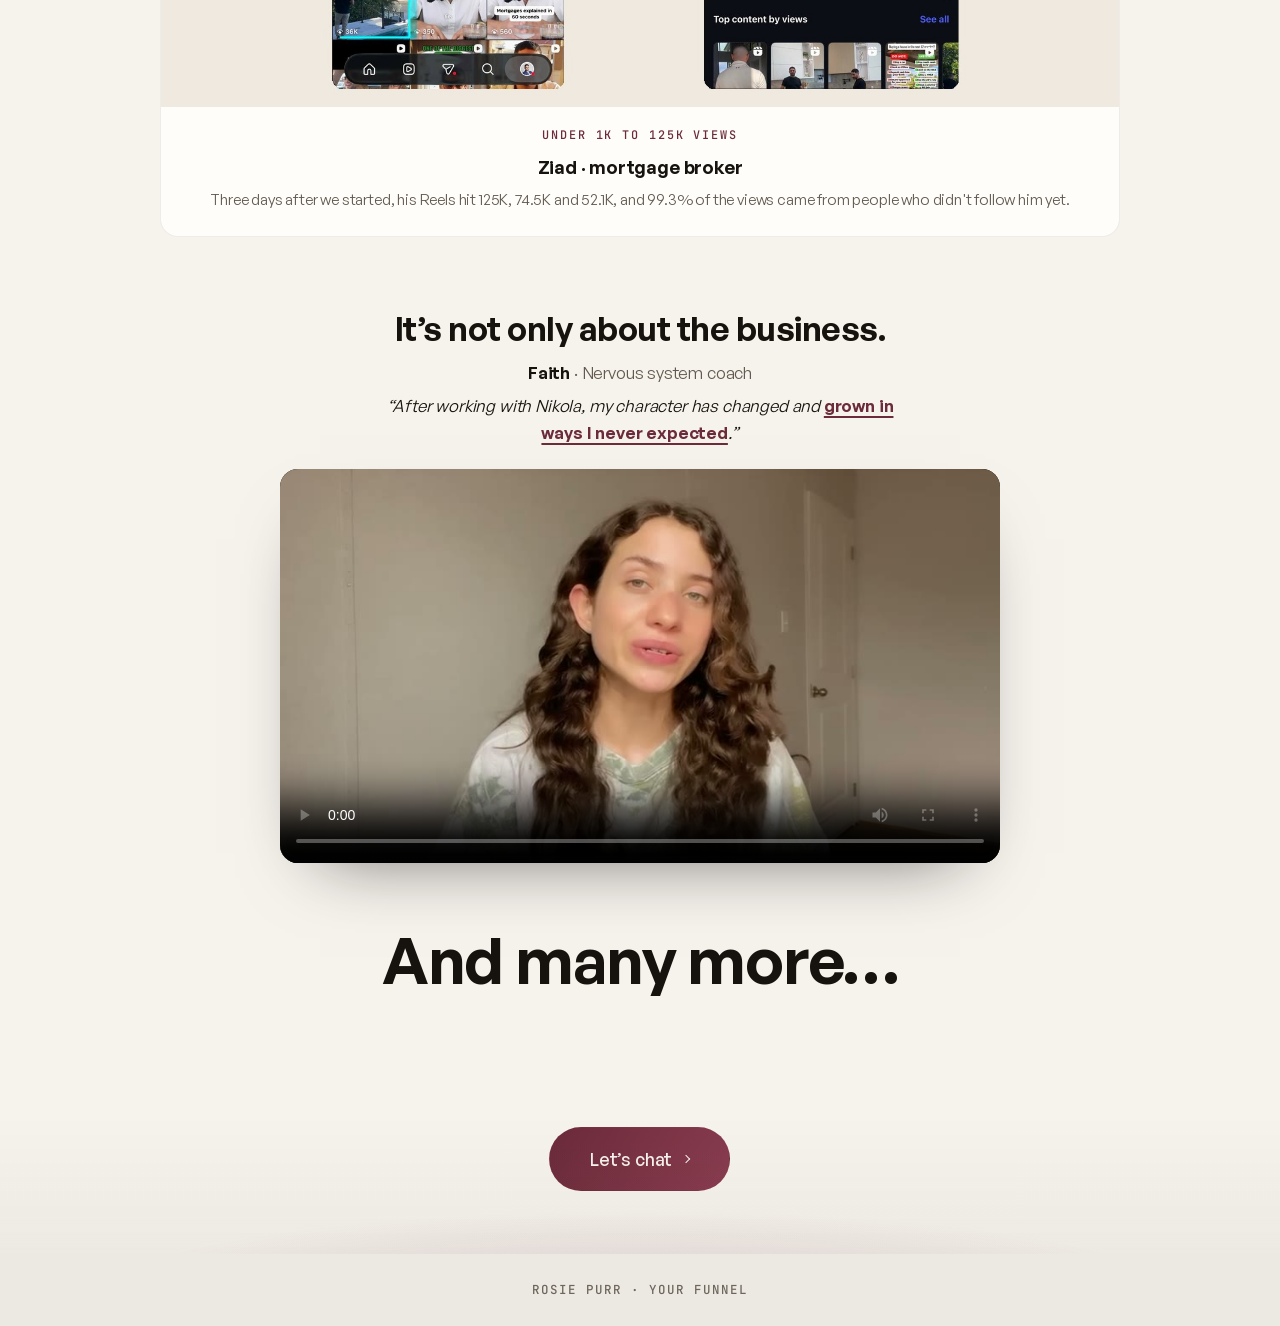
==== commit 0a2d544e: "Free audit: trim repeated phrase in problem reframe Co-Authored-By: Claude Opus 5.5 <noreply@anthrop" ====
--- a/index.html
+++ b/index.html
@@ -212,7 +212,7 @@
             <span class="group__rule"></span>
           </div>
           <div class="grid grid--2">
-            <button class="pcard reveal" data-title="Free audit page" data-embed="free-audit/?v=17">
+            <button class="pcard reveal" data-title="Free audit page" data-embed="free-audit/?v=18">
               <span class="thumb"><span class="thumb__bar"><i></i><i></i><i></i><span class="thumb__url">your link in bio</span></span><img class="thumb__img" src="assets/img/freeaudit-preview.jpg?v=11" alt="Free audit page preview" loading="lazy" /></span>
               <span class="pcard__body"><span><span class="pcard__kicker">02 · Your link in bio</span><span class="pcard__title">Free audit page</span><span class="pcard__desc">Your video on top, what we cover on the audit, how to book it and your clients&rsquo; wins. One button everywhere: Book my free audit.</span></span><span class="pcard__link">Open preview <span class="arrow" aria-hidden="true"></span></span></span>
             </button>
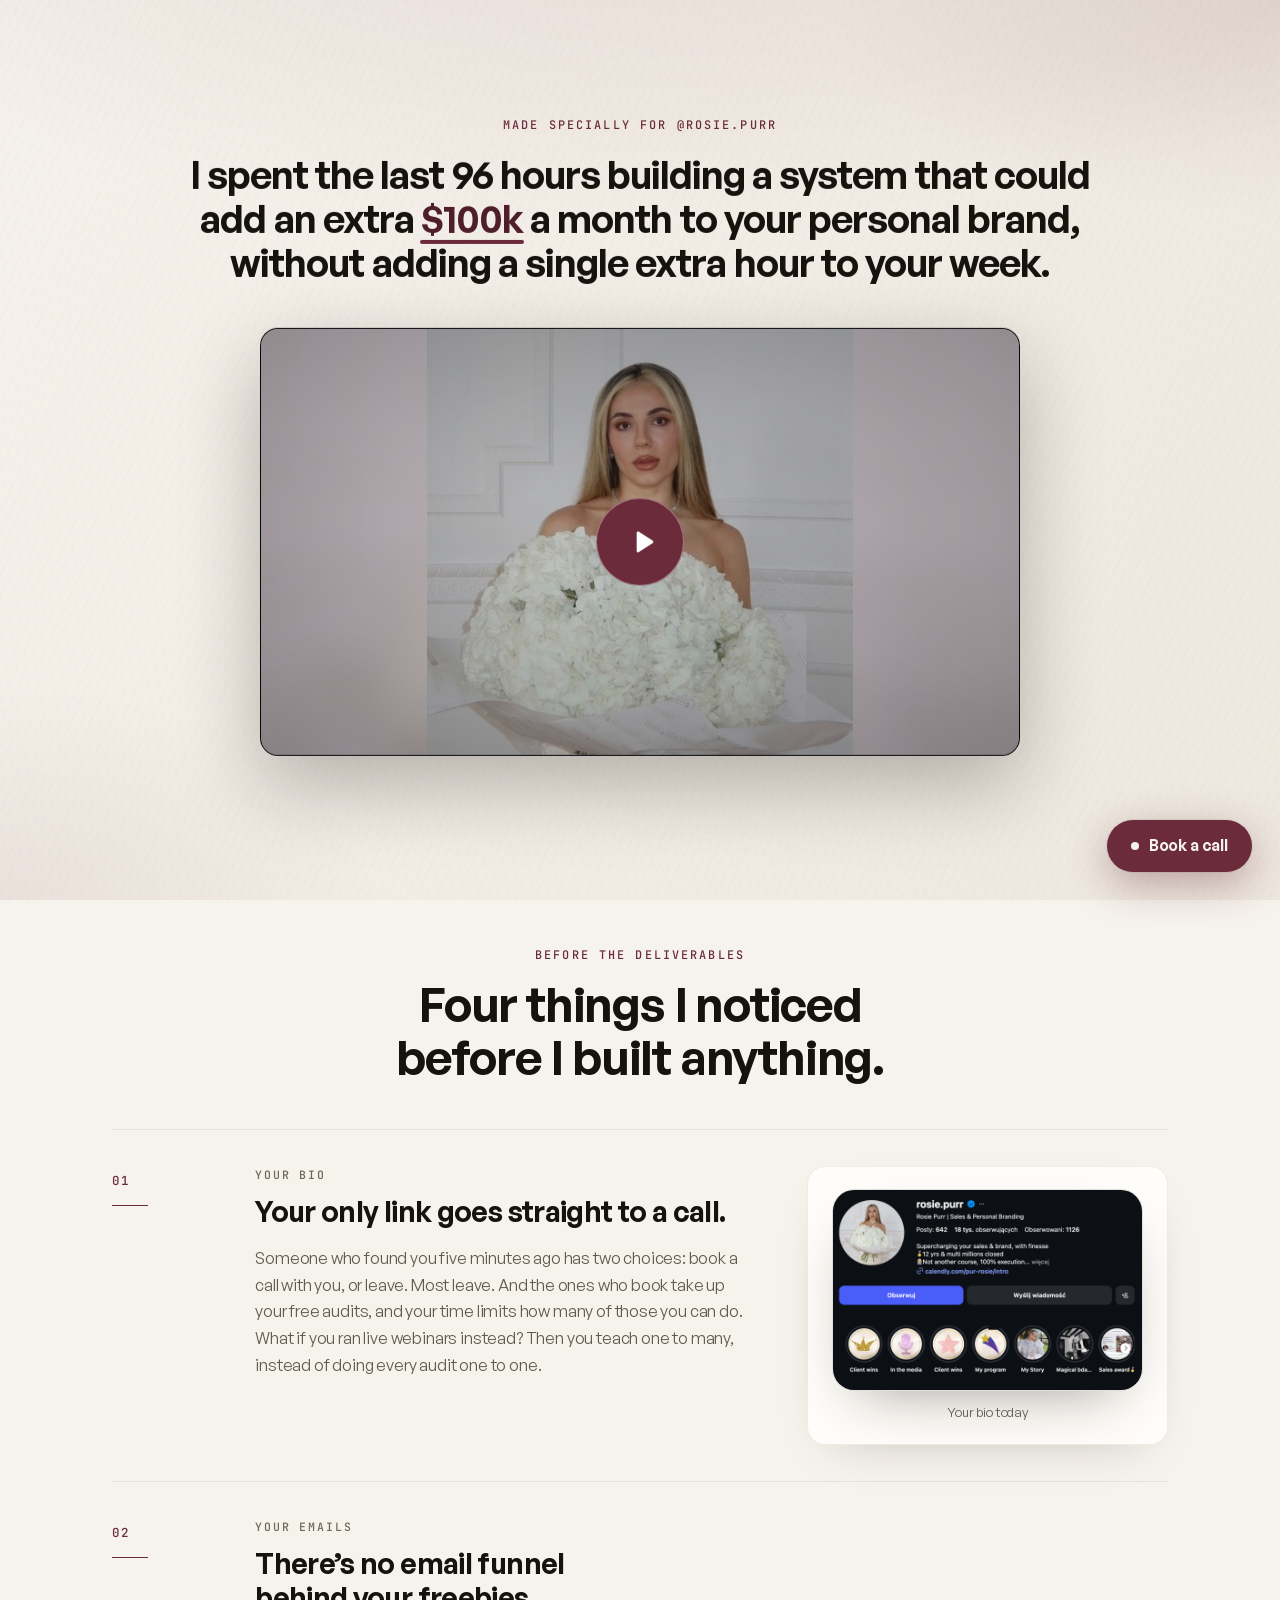
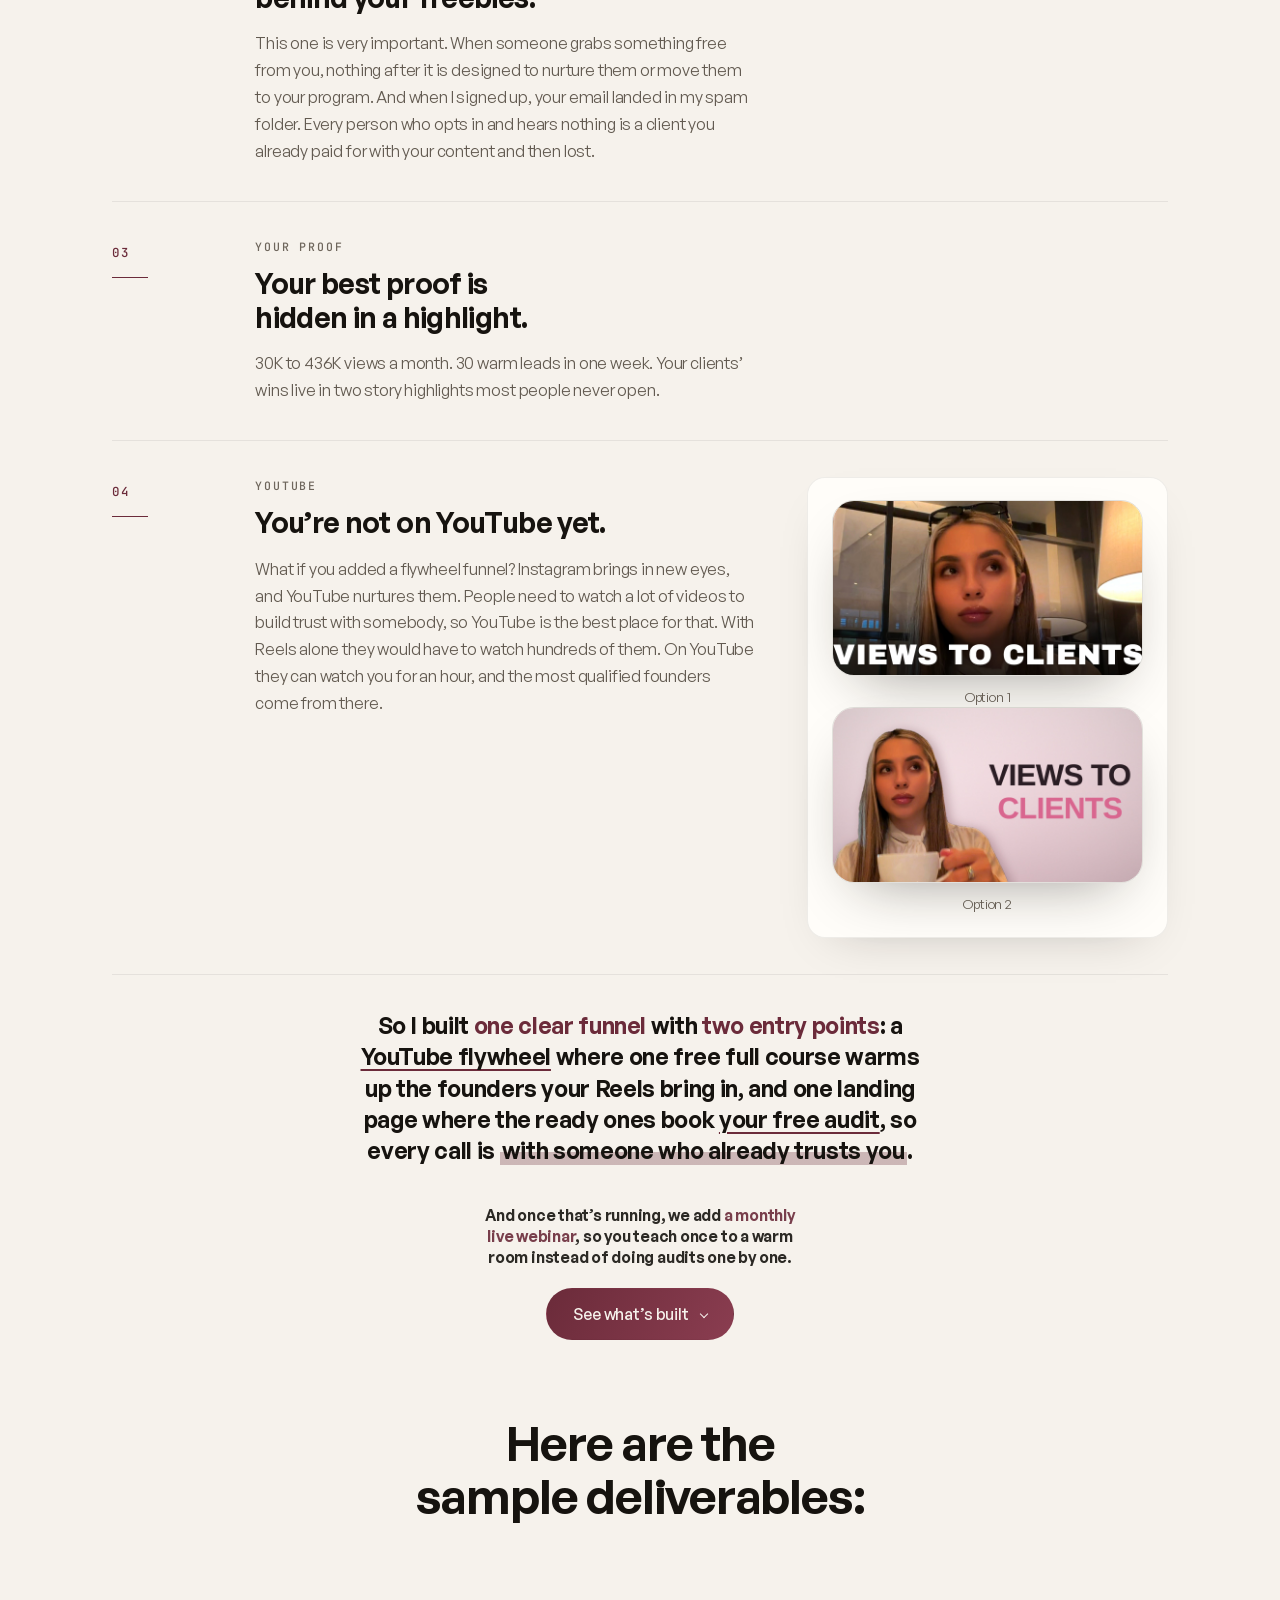
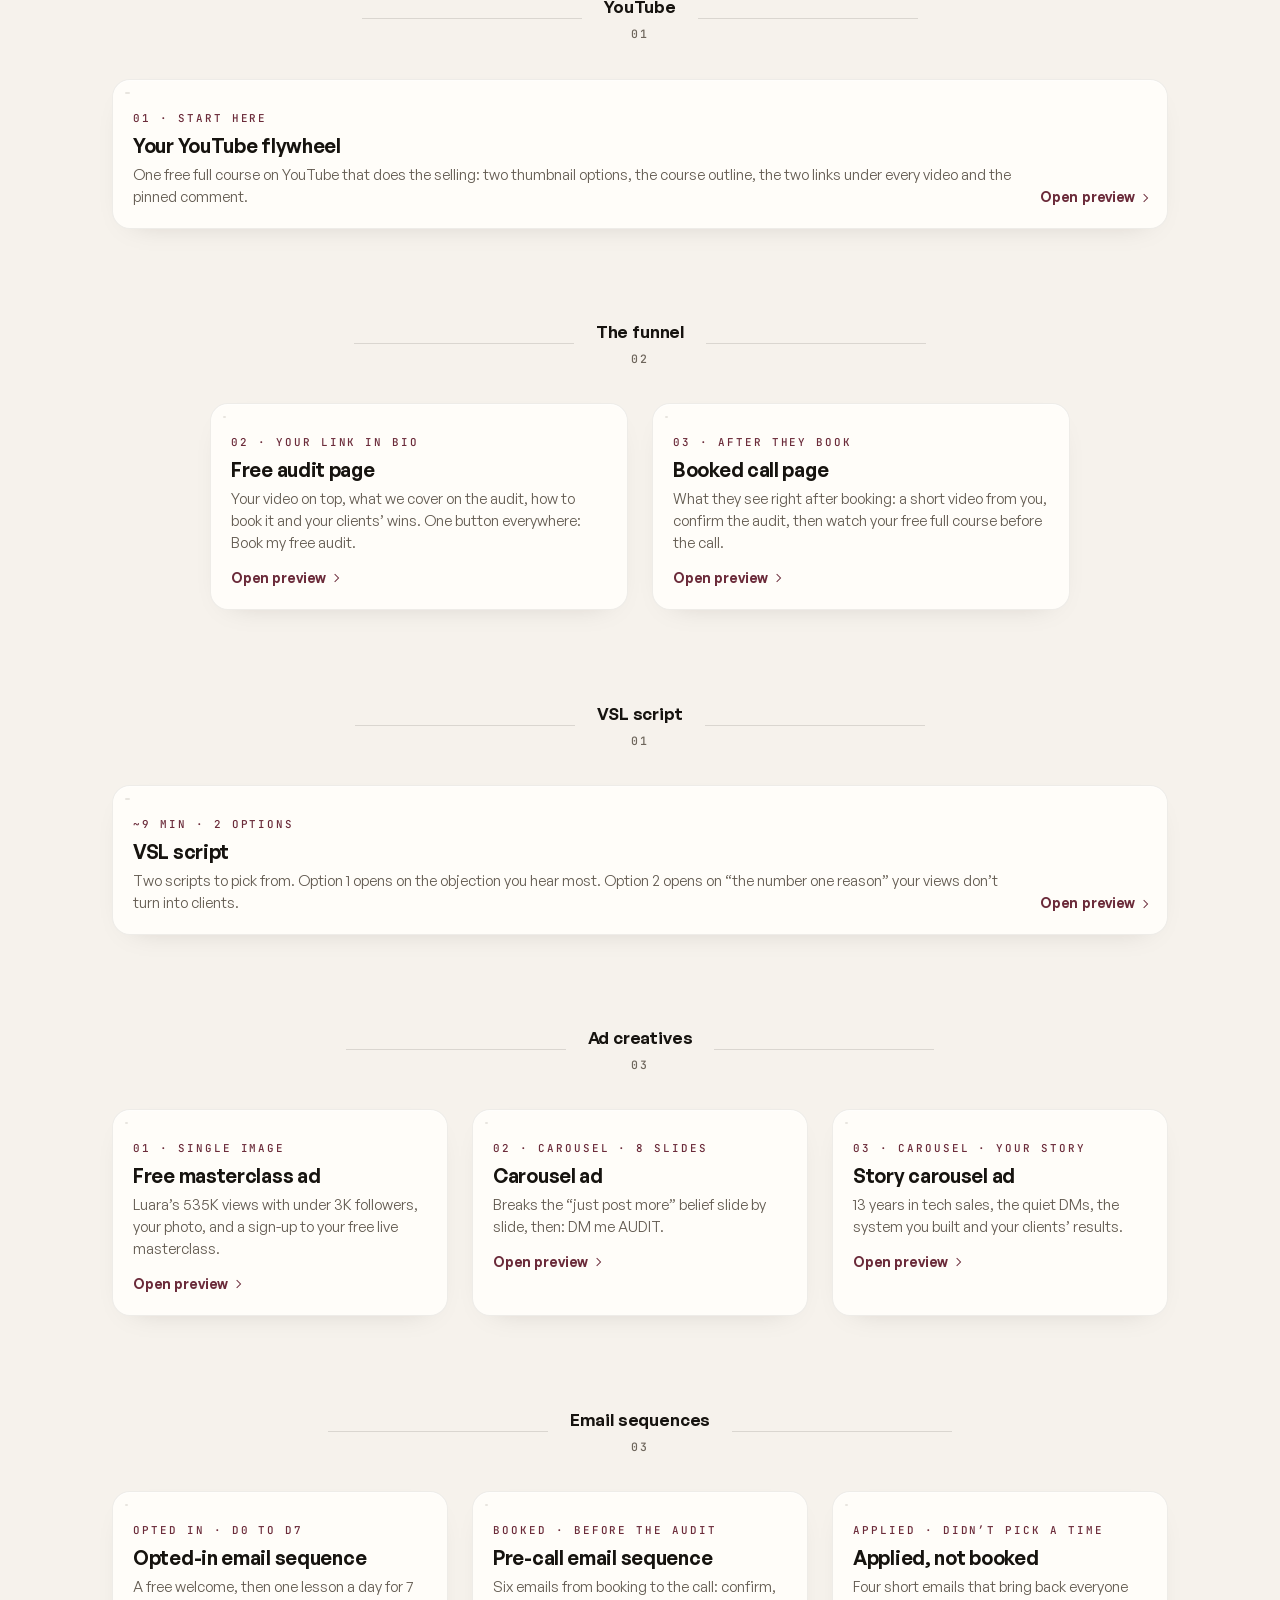
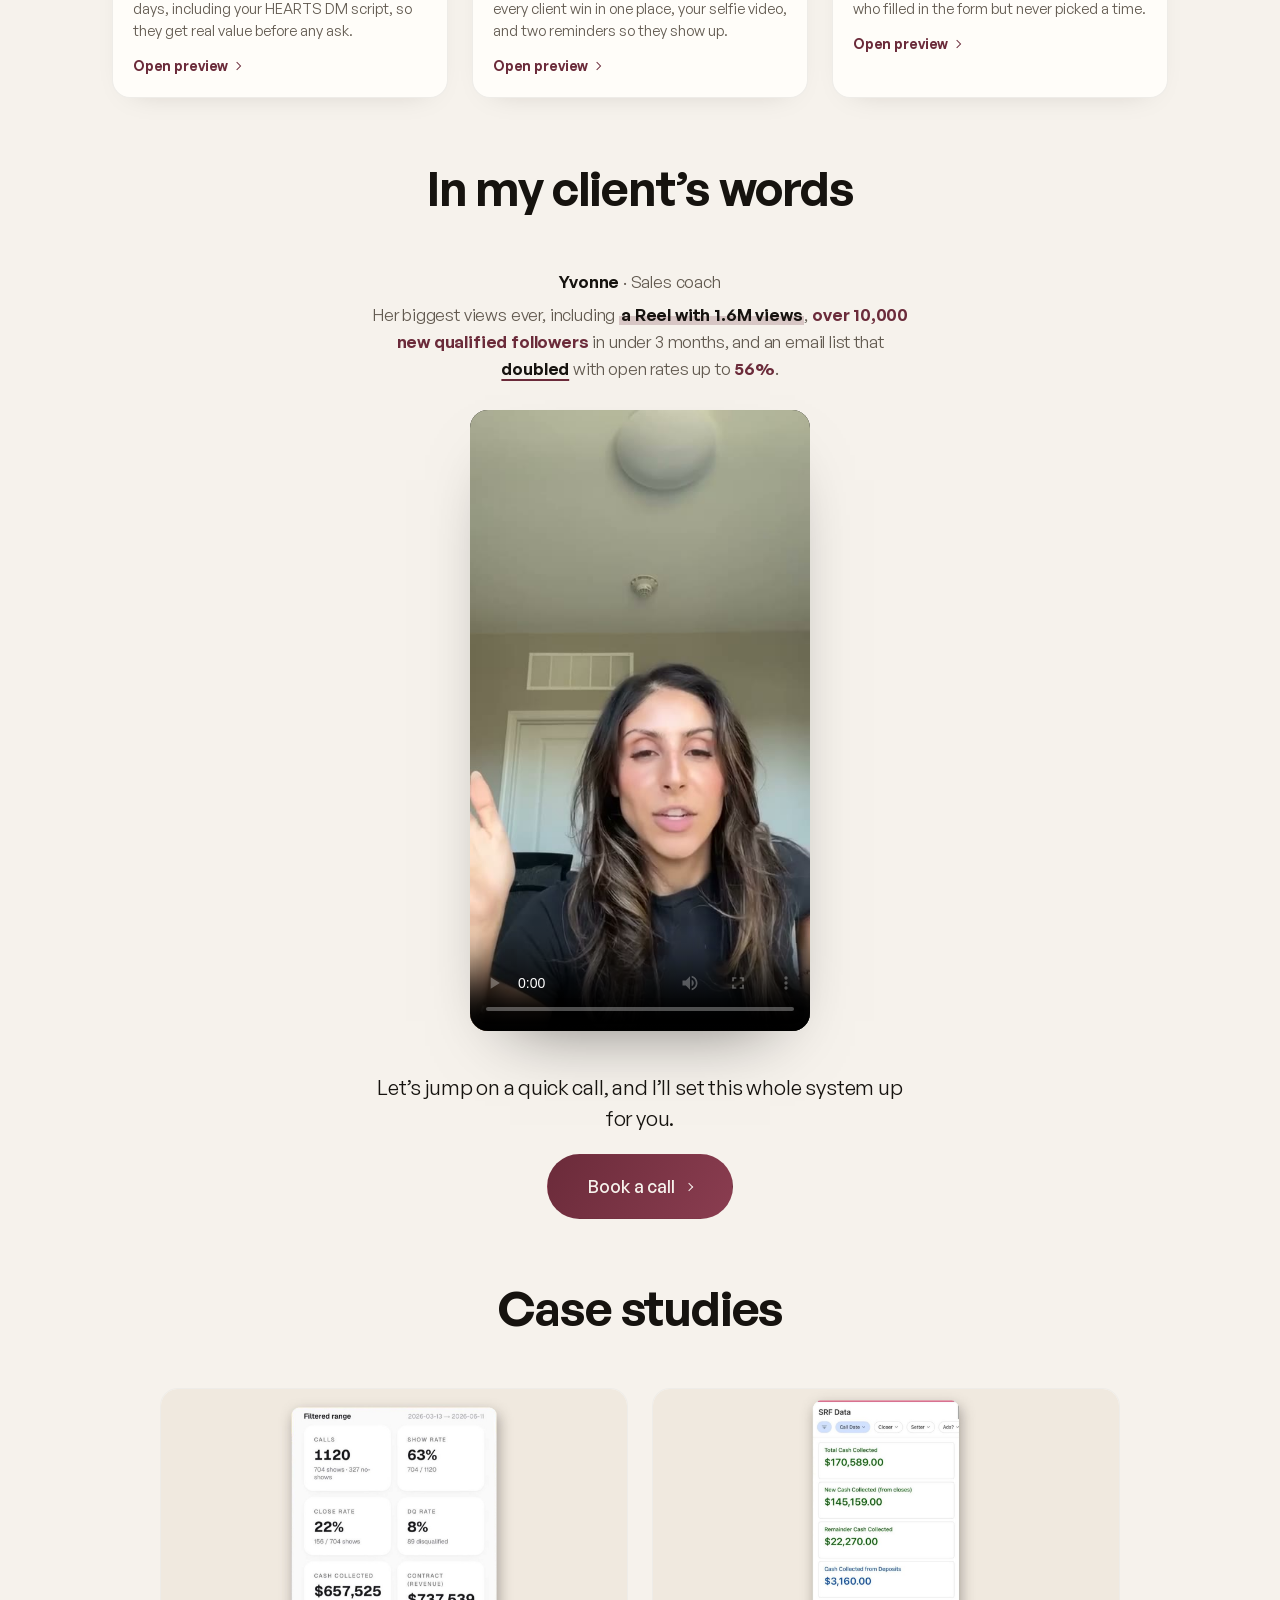
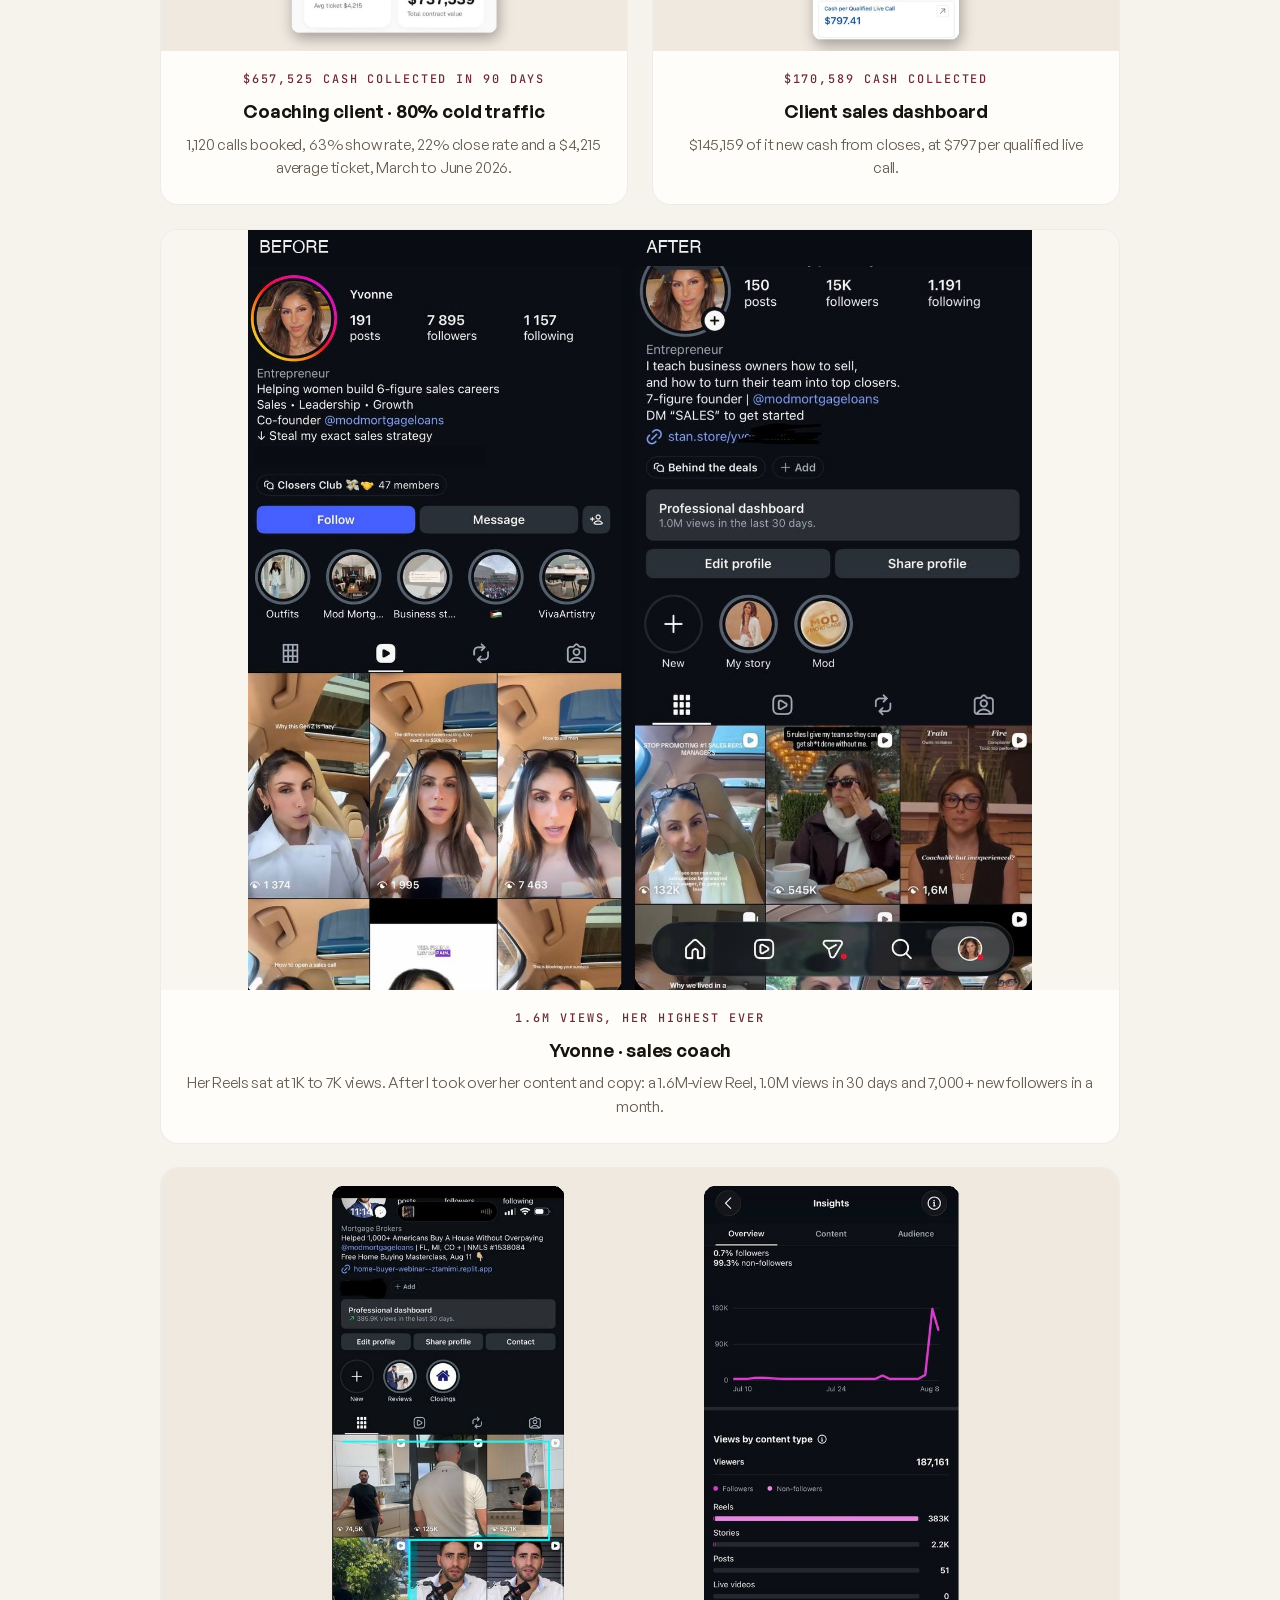
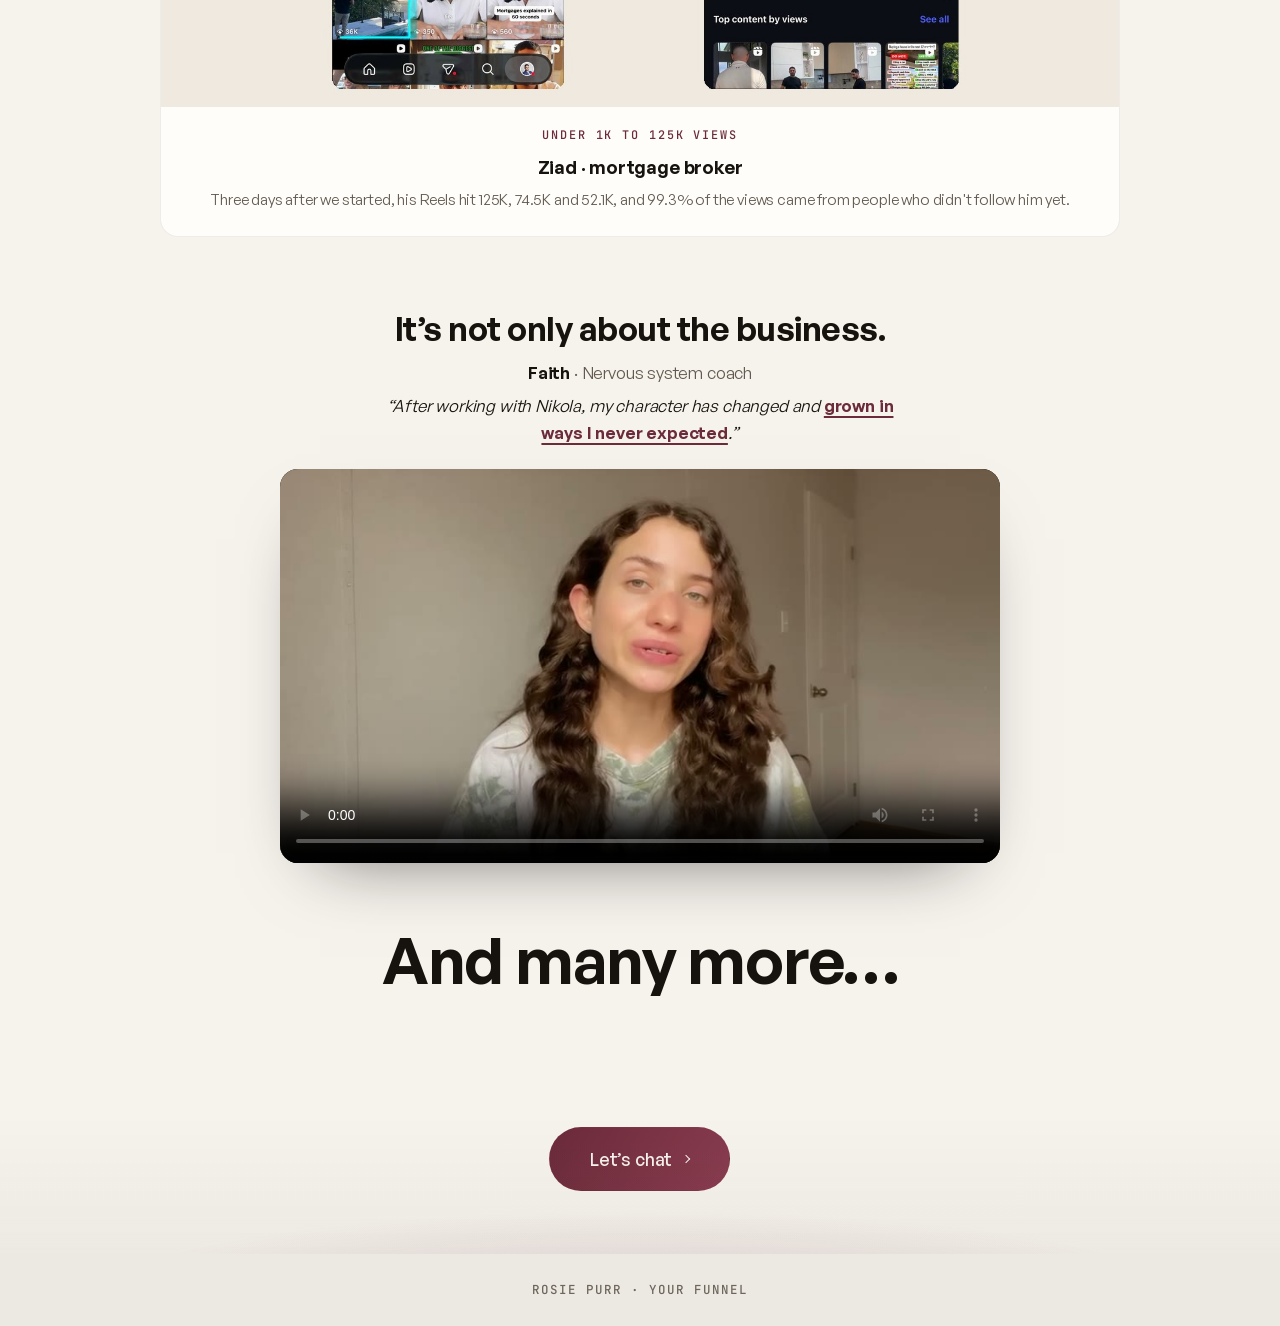
==== commit da220dc4: "Hub previews: bigger always-visible scrollbar and a scroll-down hint Co-Authored-By: Claude Opus 5.5" ====
--- a/index.html
+++ b/index.html
@@ -23,7 +23,7 @@
   <link rel="preconnect" href="https://calendly.com" crossorigin />
   <link rel="preconnect" href="https://assets.calendly.com" crossorigin />
   <link rel="stylesheet" href="assets/vendor/lenis.css" />
-  <link rel="stylesheet" href="styles.css?v=2" />
+  <link rel="stylesheet" href="styles.css?v=3" />
   <script>
     /* ================= SENDER OPTIONS (edit these, nothing else) =================
        heroEmbed   : Loom share URL, Wistia media id/URL, or any iframe src. Empty = native player (assets/video/hero.mp4).
@@ -385,6 +385,6 @@
   <script src="assets/vendor/lenis.min.js"></script>
   <script src="assets/vendor/gsap.min.js"></script>
   <script src="assets/vendor/ScrollTrigger.min.js"></script>
-  <script src="main.js"></script>
+  <script src="main.js?v=3"></script>
 </body>
 </html>
--- a/styles.css
+++ b/styles.css
@@ -462,6 +462,16 @@
 .lightbox__stage img { width: 100%; height: auto; max-height: 78vh; object-fit: contain; display: block; }
 .lightbox__stage--embed { height: 78vh; background: #0e0b09; }
 .lightbox__frame { width: 100%; height: 100%; border: 0; display: block; background: #0e0b09; }
+.lightbox__stage--embed { position: relative; }
+.lightbox__scrollhint {
+  position: absolute; left: 50%; bottom: 22px; transform: translateX(-50%);
+  padding: 12px 22px; border-radius: 999px; background: #c4577f; color: #fff;
+  font-weight: 700; font-size: 15px; letter-spacing: .02em; pointer-events: none;
+  box-shadow: 0 12px 30px -10px rgba(0,0,0,.5);
+  animation: lb-nudge 1.6s ease-in-out infinite; transition: opacity .4s;
+}
+.lightbox__scrollhint.is-gone { opacity: 0; }
+@keyframes lb-nudge { 0%,100% { transform: translate(-50%, 0); } 50% { transform: translate(-50%, 6px); } }
 .lightbox__open { margin-left: 12px; font-size: 0.85rem; font-weight: 500; color: rgba(255, 255, 255, 0.75); border-bottom: 1px solid rgba(255, 255, 255, 0.35); transition: color 0.3s var(--ease); }
 .lightbox__open:hover { color: #fff; }
 .lightbox__placeholder { padding: clamp(28px, 6vw, 64px); text-align: center; }
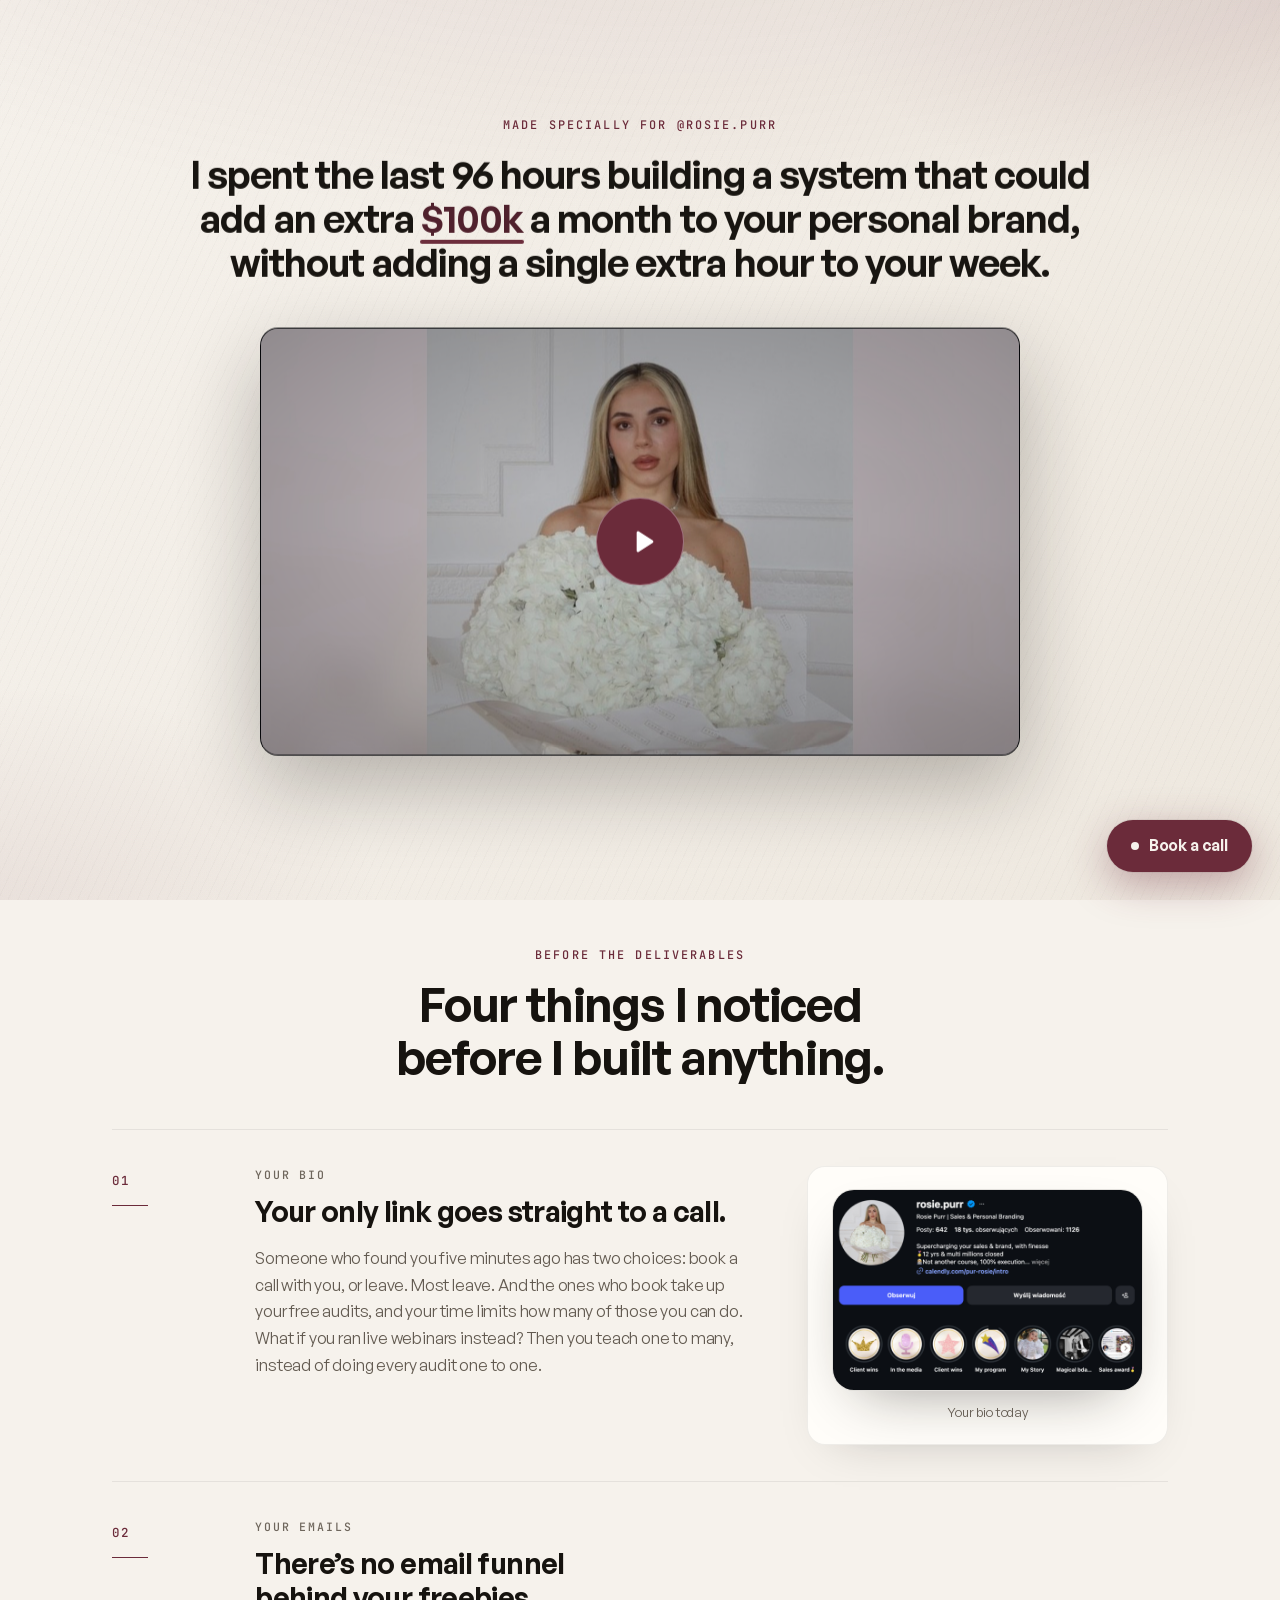
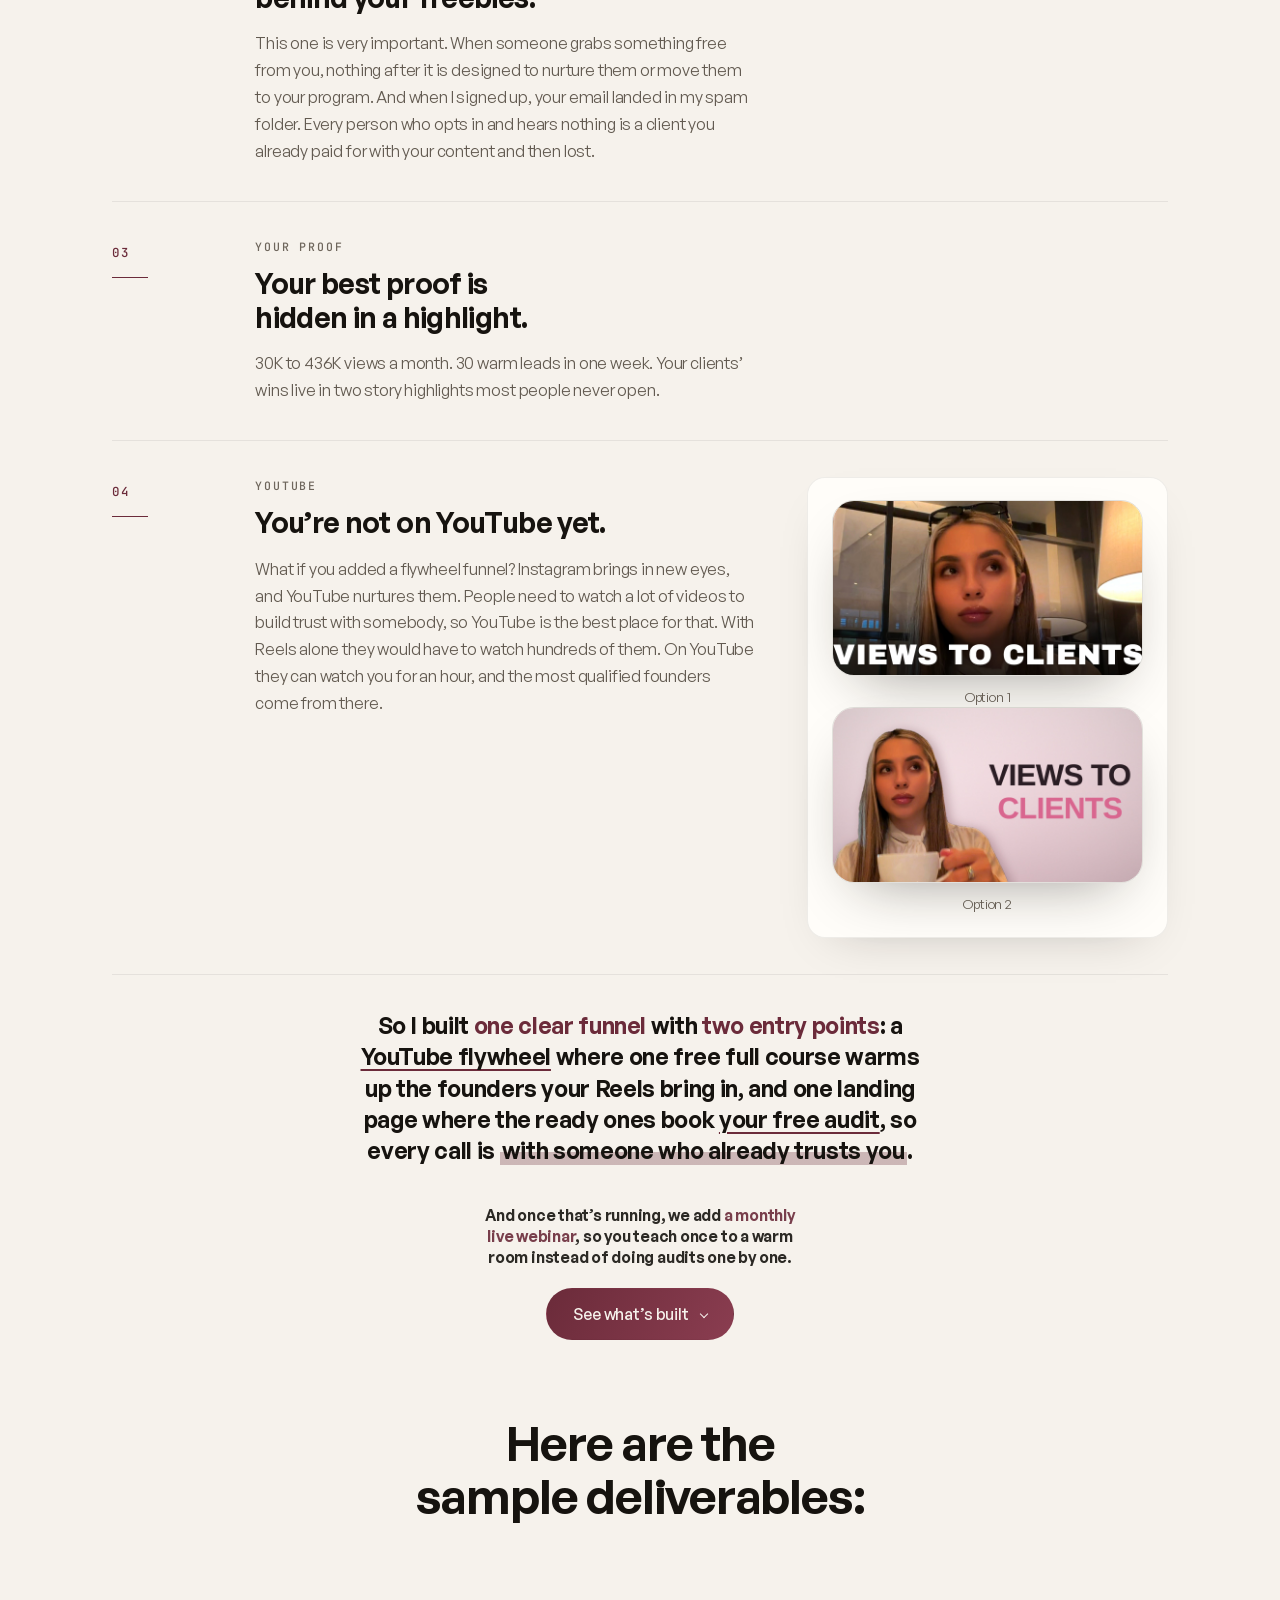
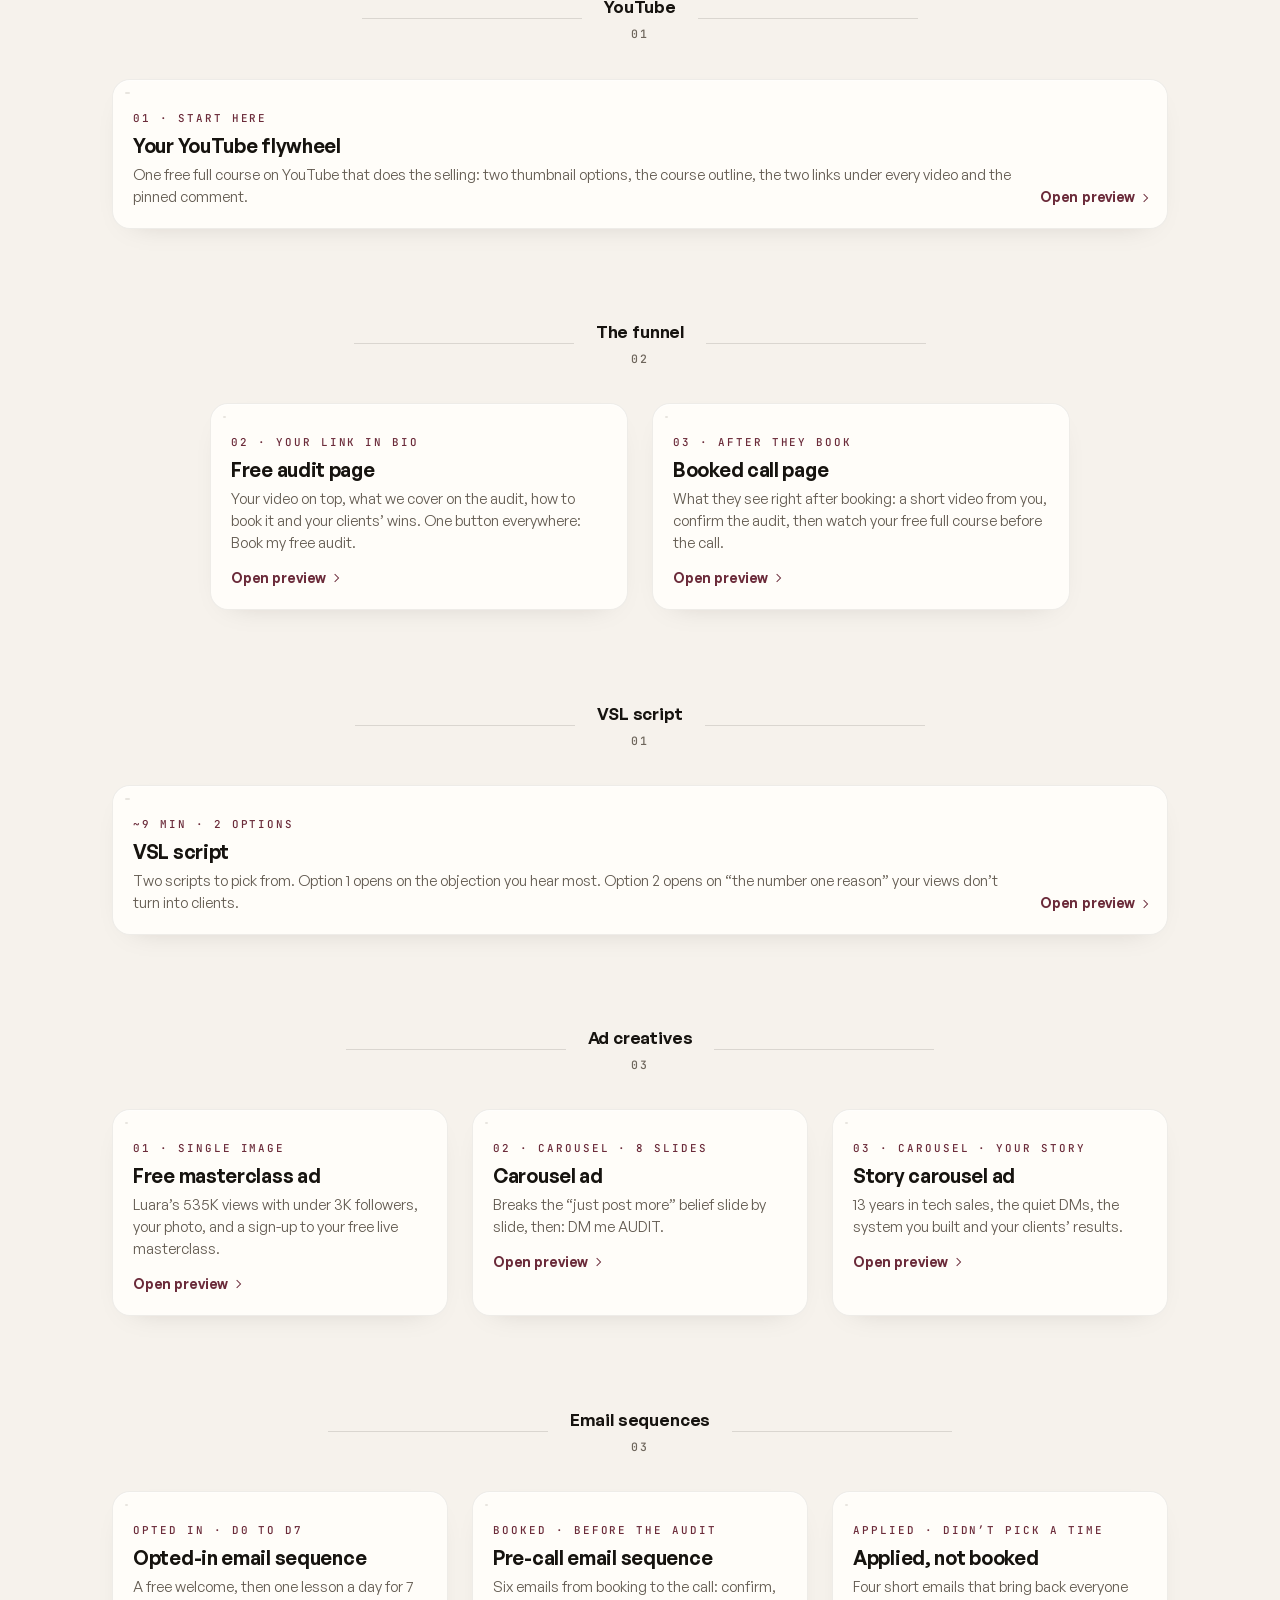
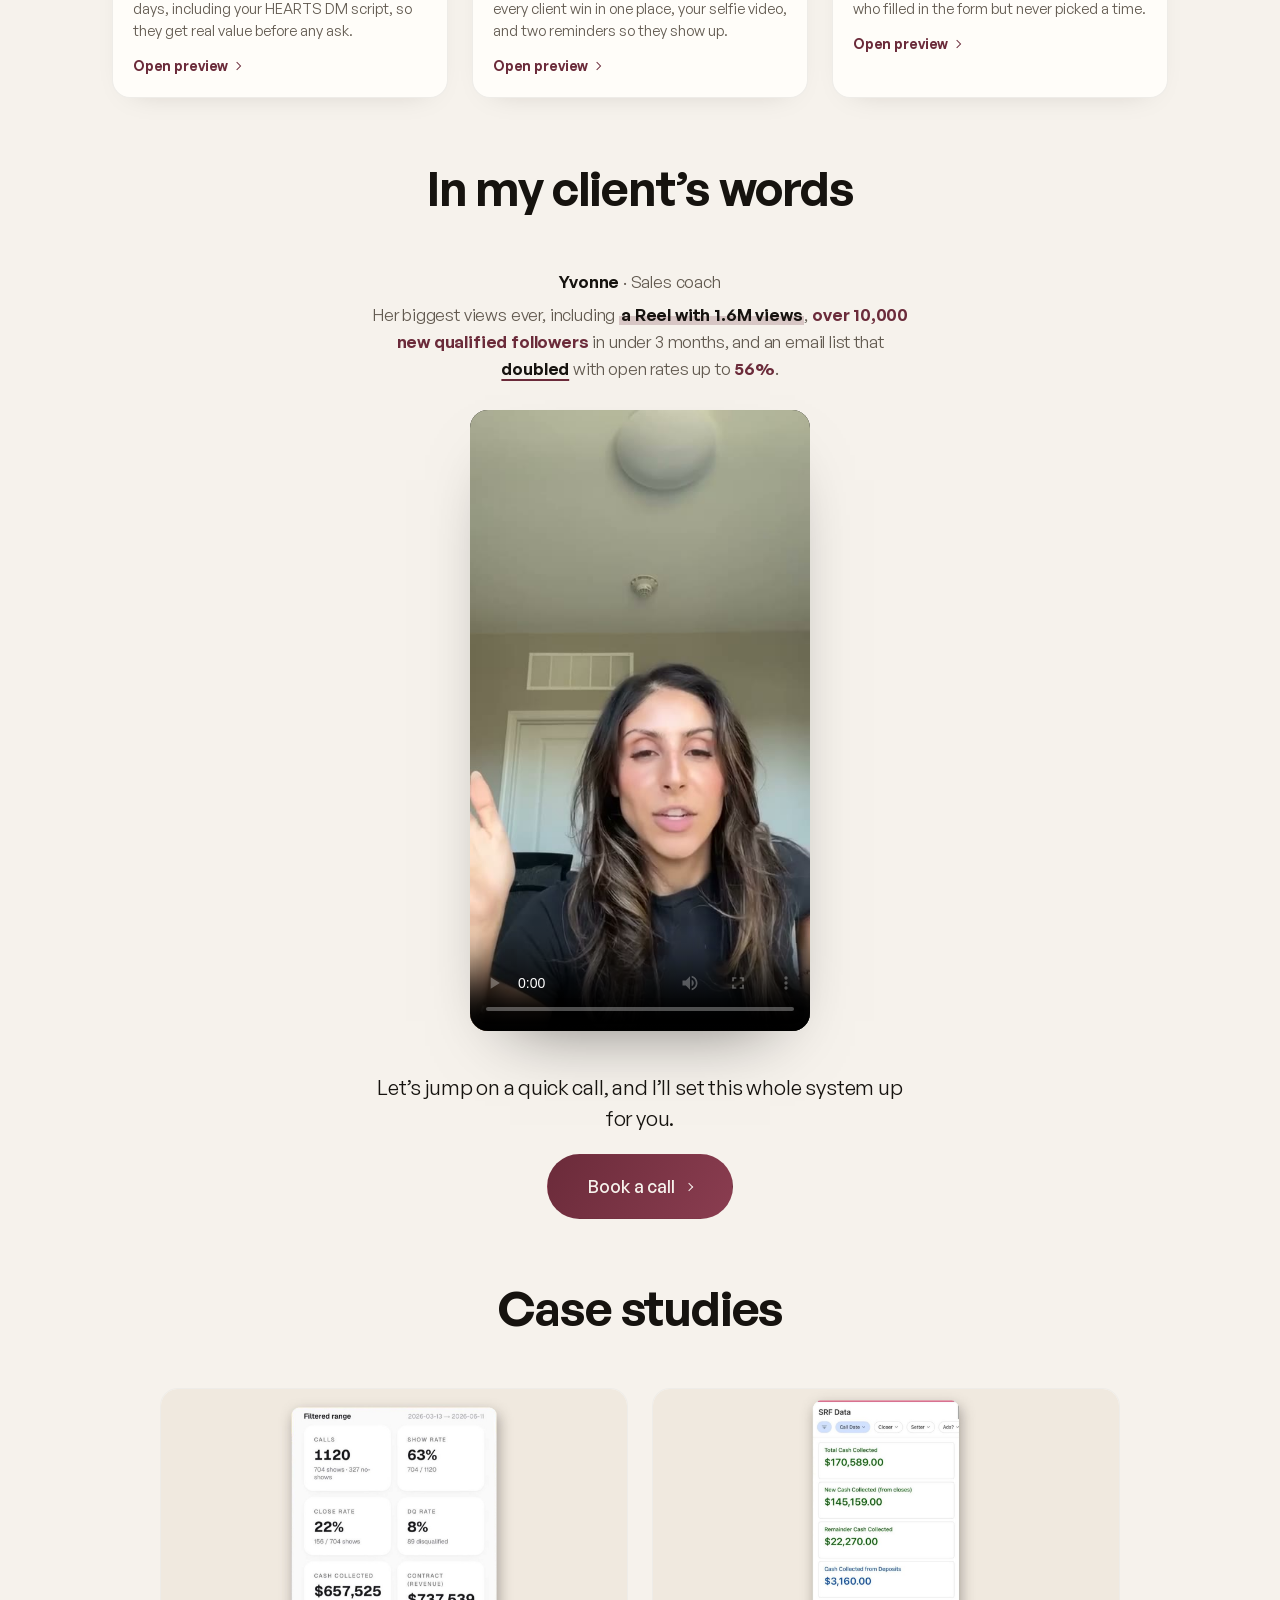
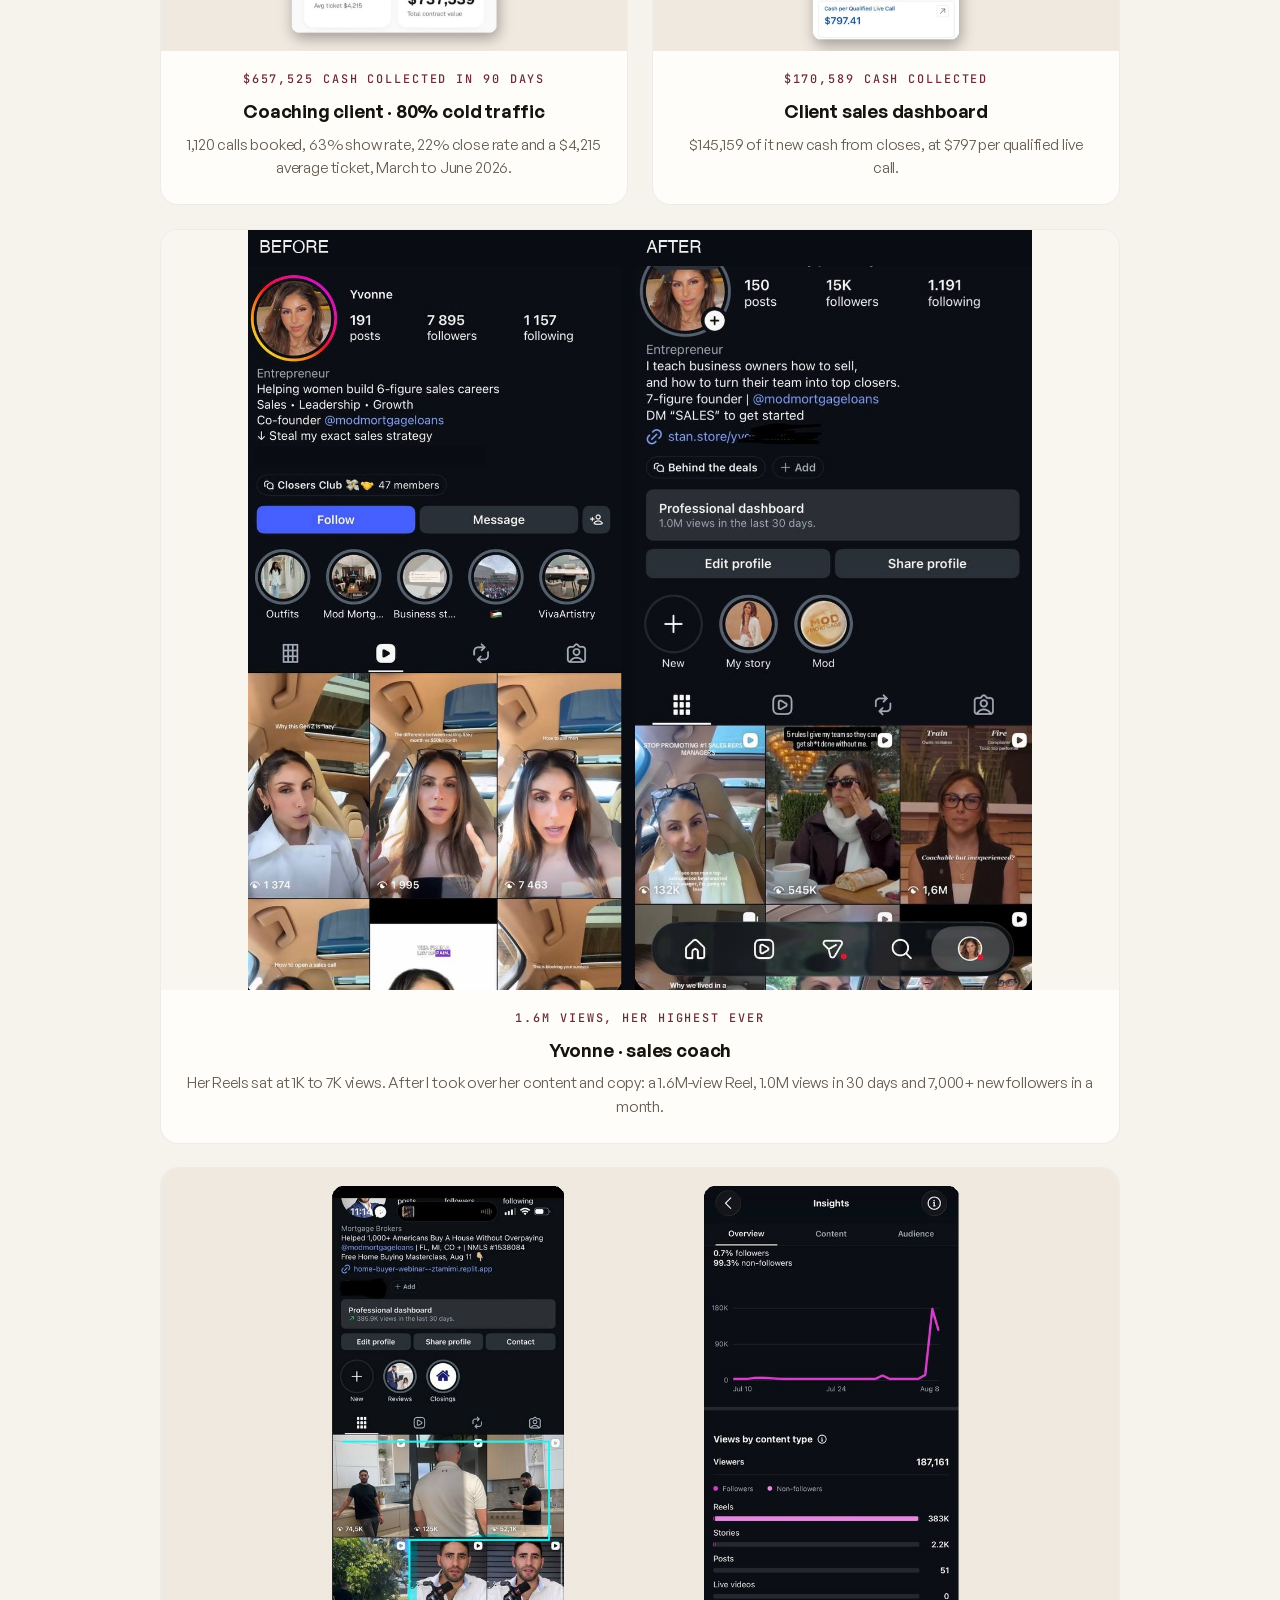
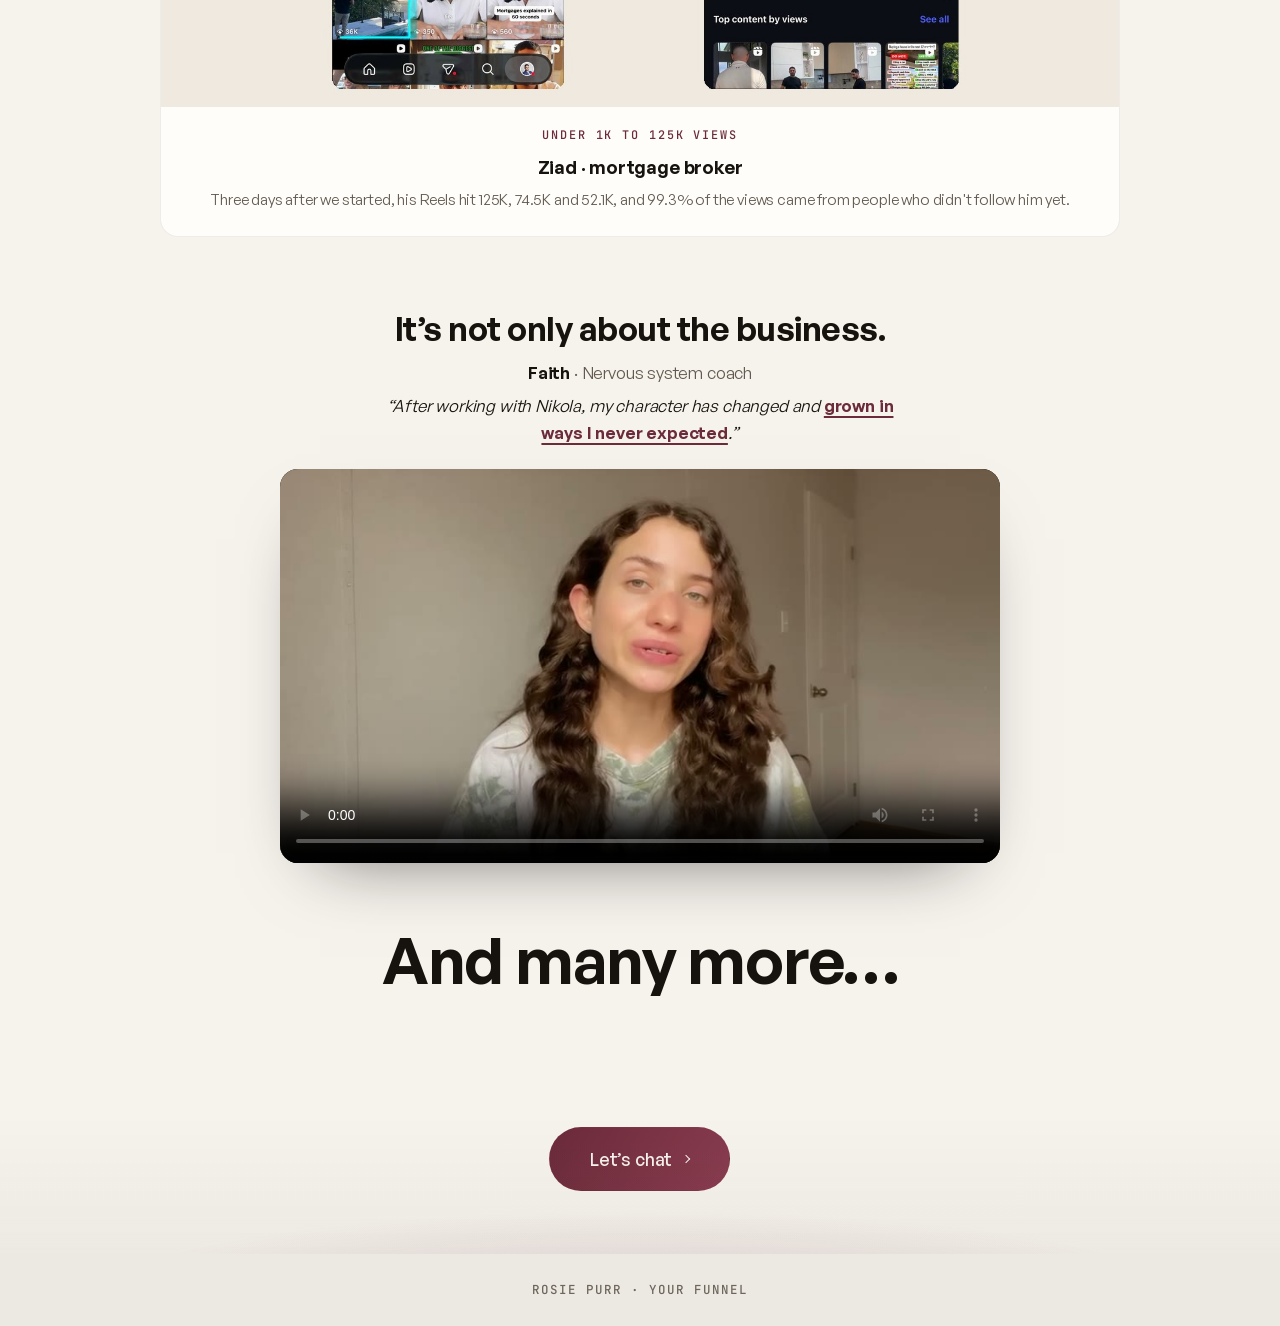
==== commit 2ae20b63: "Free audit: button 24px under video at all widths, all four hero icons on mobile, remove scroll hint" ====
--- a/index.html
+++ b/index.html
@@ -23,7 +23,7 @@
   <link rel="preconnect" href="https://calendly.com" crossorigin />
   <link rel="preconnect" href="https://assets.calendly.com" crossorigin />
   <link rel="stylesheet" href="assets/vendor/lenis.css" />
-  <link rel="stylesheet" href="styles.css?v=3" />
+  <link rel="stylesheet" href="styles.css?v=4" />
   <script>
     /* ================= SENDER OPTIONS (edit these, nothing else) =================
        heroEmbed   : Loom share URL, Wistia media id/URL, or any iframe src. Empty = native player (assets/video/hero.mp4).
@@ -212,8 +212,8 @@
             <span class="group__rule"></span>
           </div>
           <div class="grid grid--2">
-            <button class="pcard reveal" data-title="Free audit page" data-embed="free-audit/?v=18">
-              <span class="thumb"><span class="thumb__bar"><i></i><i></i><i></i><span class="thumb__url">your link in bio</span></span><img class="thumb__img" src="assets/img/freeaudit-preview.jpg?v=11" alt="Free audit page preview" loading="lazy" /></span>
+            <button class="pcard reveal" data-title="Free audit page" data-embed="free-audit/?v=19">
+              <span class="thumb"><span class="thumb__bar"><i></i><i></i><i></i><span class="thumb__url">your link in bio</span></span><img class="thumb__img" src="assets/img/freeaudit-preview.jpg?v=12" alt="Free audit page preview" loading="lazy" /></span>
               <span class="pcard__body"><span><span class="pcard__kicker">02 · Your link in bio</span><span class="pcard__title">Free audit page</span><span class="pcard__desc">Your video on top, what we cover on the audit, how to book it and your clients&rsquo; wins. One button everywhere: Book my free audit.</span></span><span class="pcard__link">Open preview <span class="arrow" aria-hidden="true"></span></span></span>
             </button>
             <button class="pcard reveal" data-title="Booked call page" data-embed="booked/?v=3">
@@ -385,6 +385,6 @@
   <script src="assets/vendor/lenis.min.js"></script>
   <script src="assets/vendor/gsap.min.js"></script>
   <script src="assets/vendor/ScrollTrigger.min.js"></script>
-  <script src="main.js?v=3"></script>
+  <script src="main.js?v=4"></script>
 </body>
 </html>
--- a/styles.css
+++ b/styles.css
@@ -462,16 +462,6 @@
 .lightbox__stage img { width: 100%; height: auto; max-height: 78vh; object-fit: contain; display: block; }
 .lightbox__stage--embed { height: 78vh; background: #0e0b09; }
 .lightbox__frame { width: 100%; height: 100%; border: 0; display: block; background: #0e0b09; }
-.lightbox__stage--embed { position: relative; }
-.lightbox__scrollhint {
-  position: absolute; left: 50%; bottom: 22px; transform: translateX(-50%);
-  padding: 12px 22px; border-radius: 999px; background: #c4577f; color: #fff;
-  font-weight: 700; font-size: 15px; letter-spacing: .02em; pointer-events: none;
-  box-shadow: 0 12px 30px -10px rgba(0,0,0,.5);
-  animation: lb-nudge 1.6s ease-in-out infinite; transition: opacity .4s;
-}
-.lightbox__scrollhint.is-gone { opacity: 0; }
-@keyframes lb-nudge { 0%,100% { transform: translate(-50%, 0); } 50% { transform: translate(-50%, 6px); } }
 .lightbox__open { margin-left: 12px; font-size: 0.85rem; font-weight: 500; color: rgba(255, 255, 255, 0.75); border-bottom: 1px solid rgba(255, 255, 255, 0.35); transition: color 0.3s var(--ease); }
 .lightbox__open:hover { color: #fff; }
 .lightbox__placeholder { padding: clamp(28px, 6vw, 64px); text-align: center; }
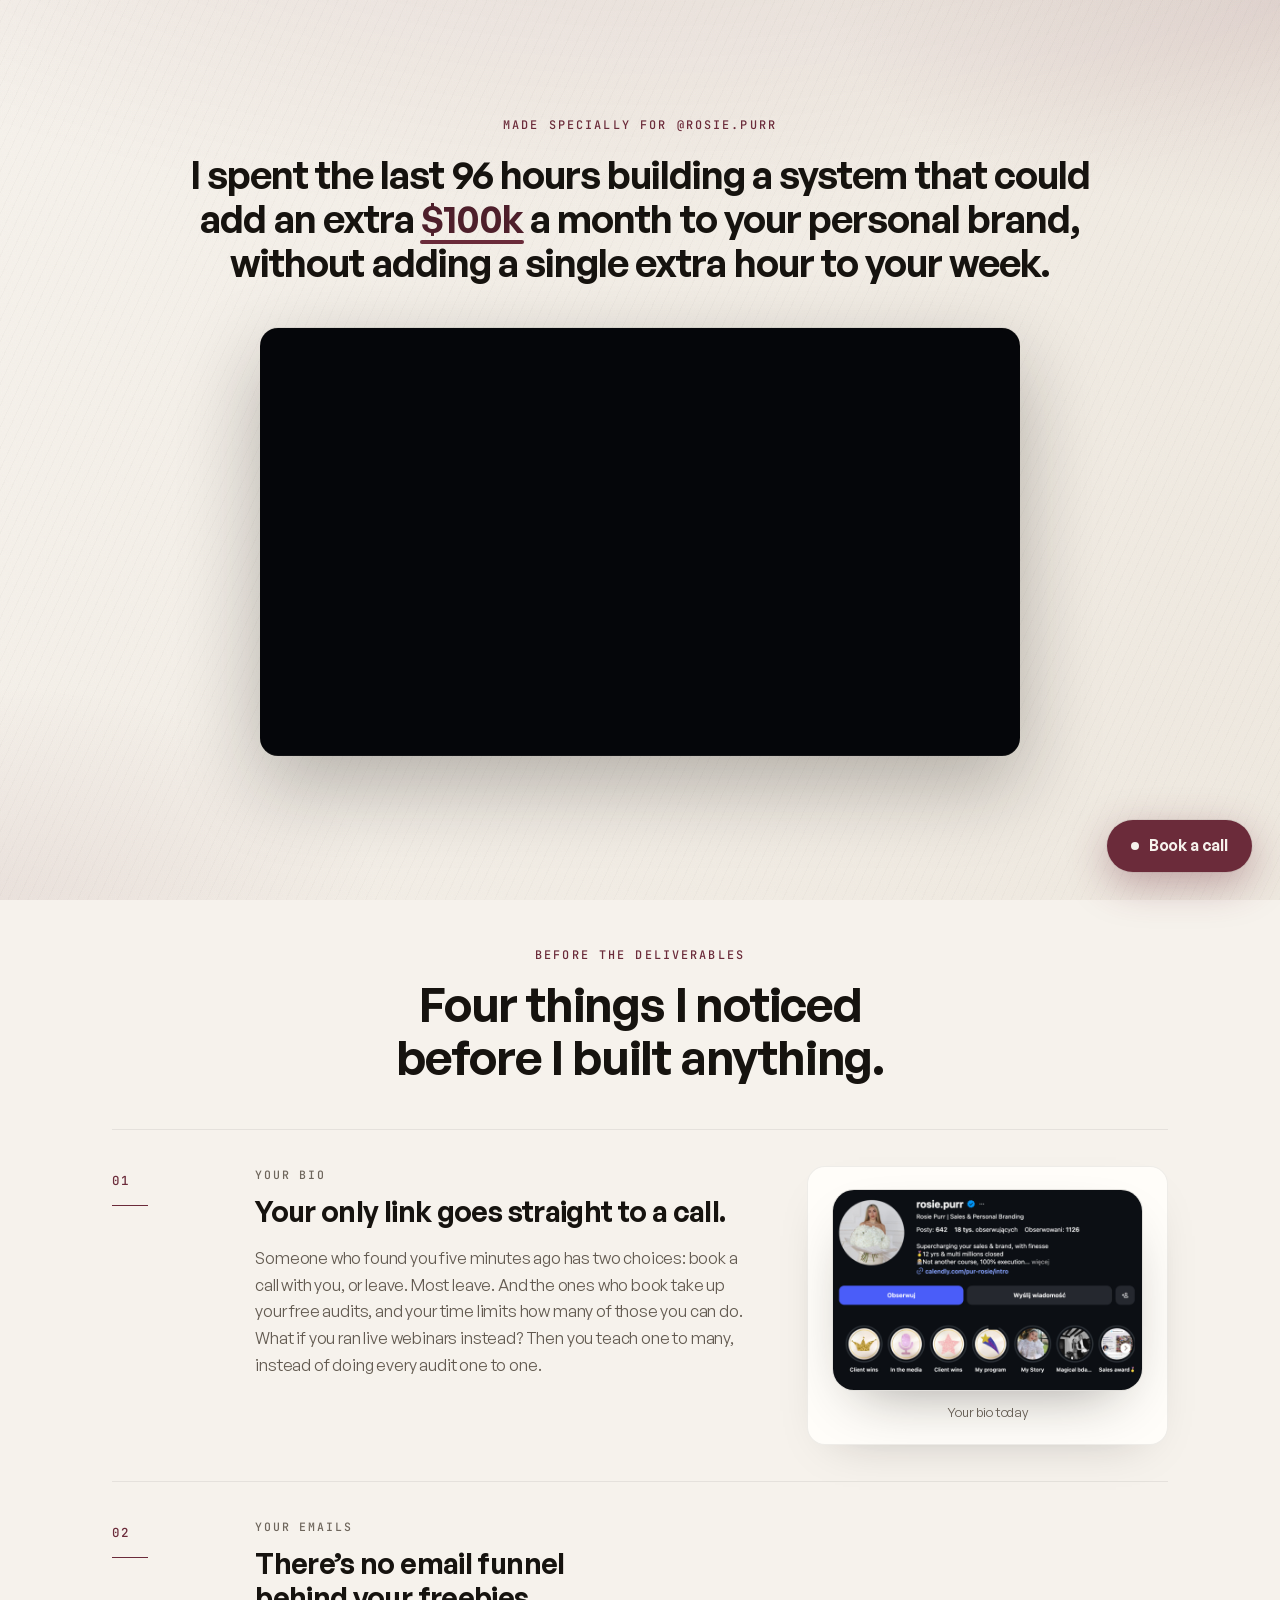
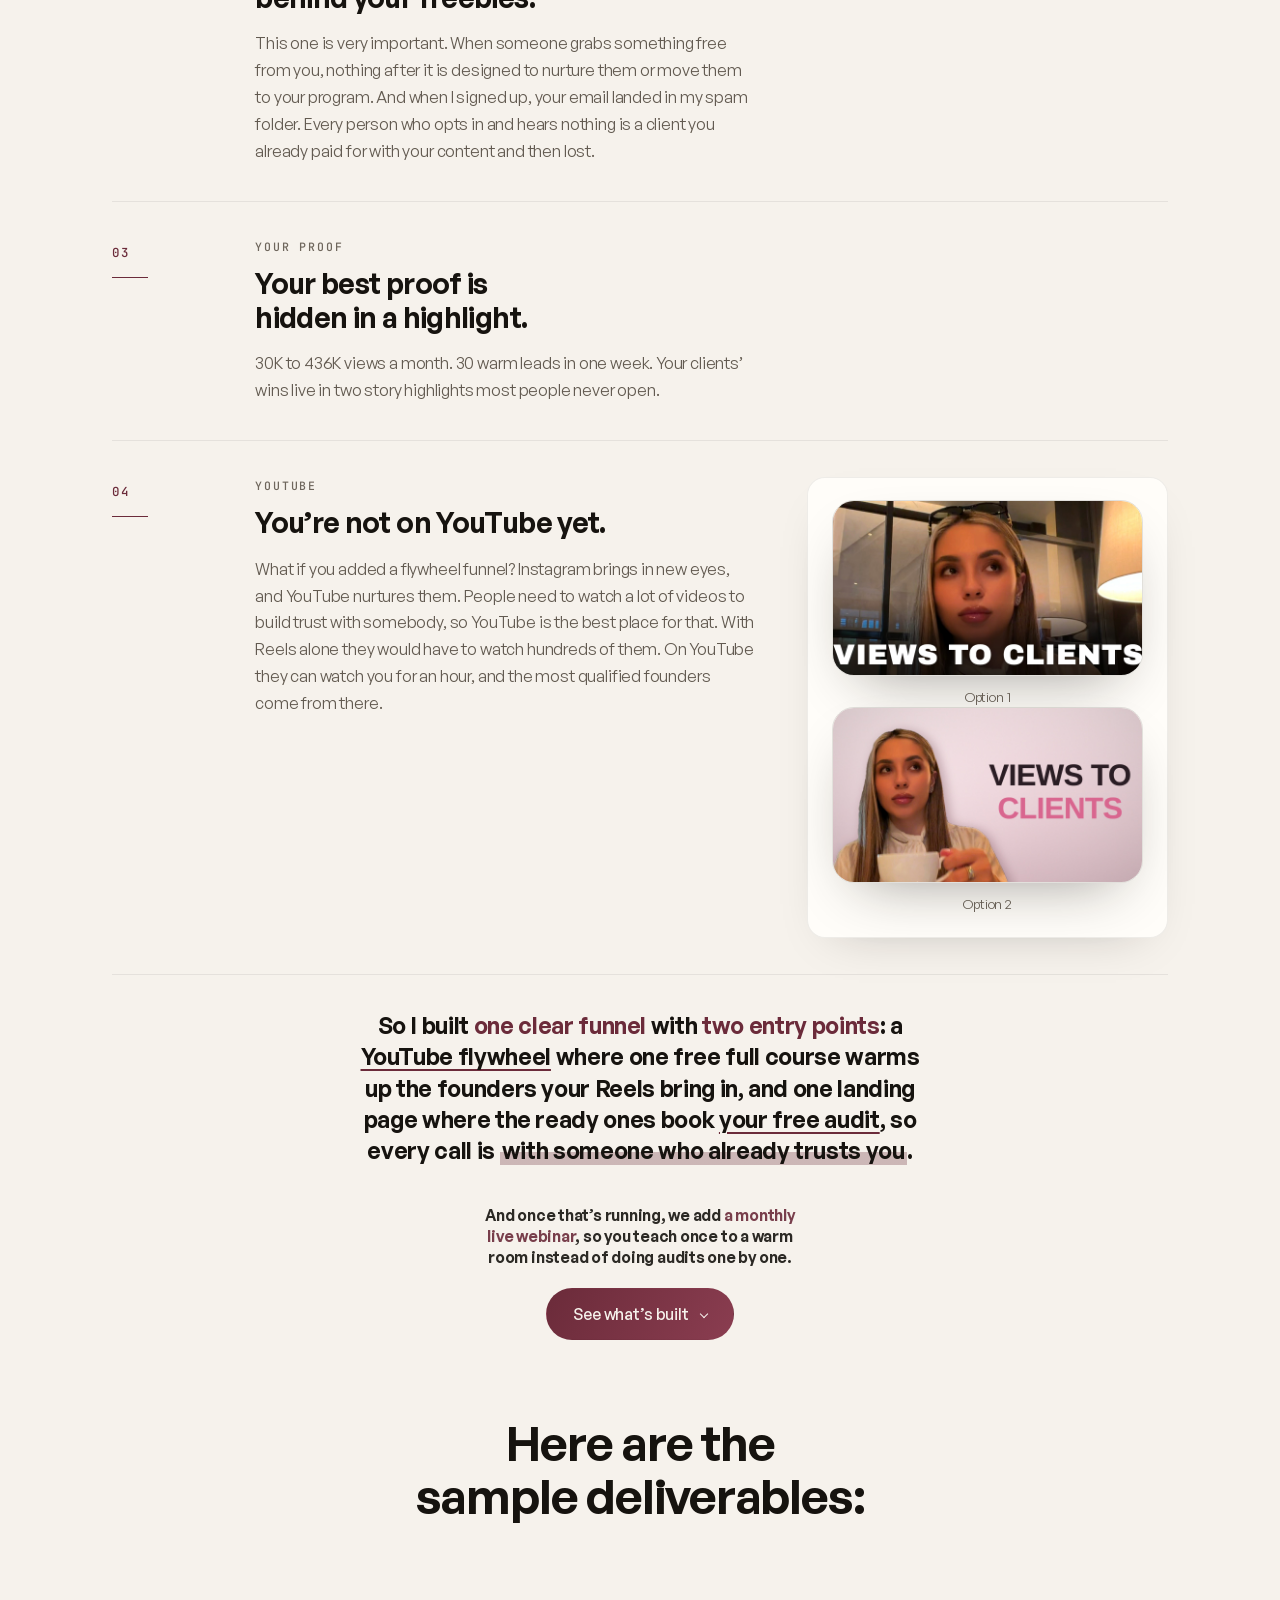
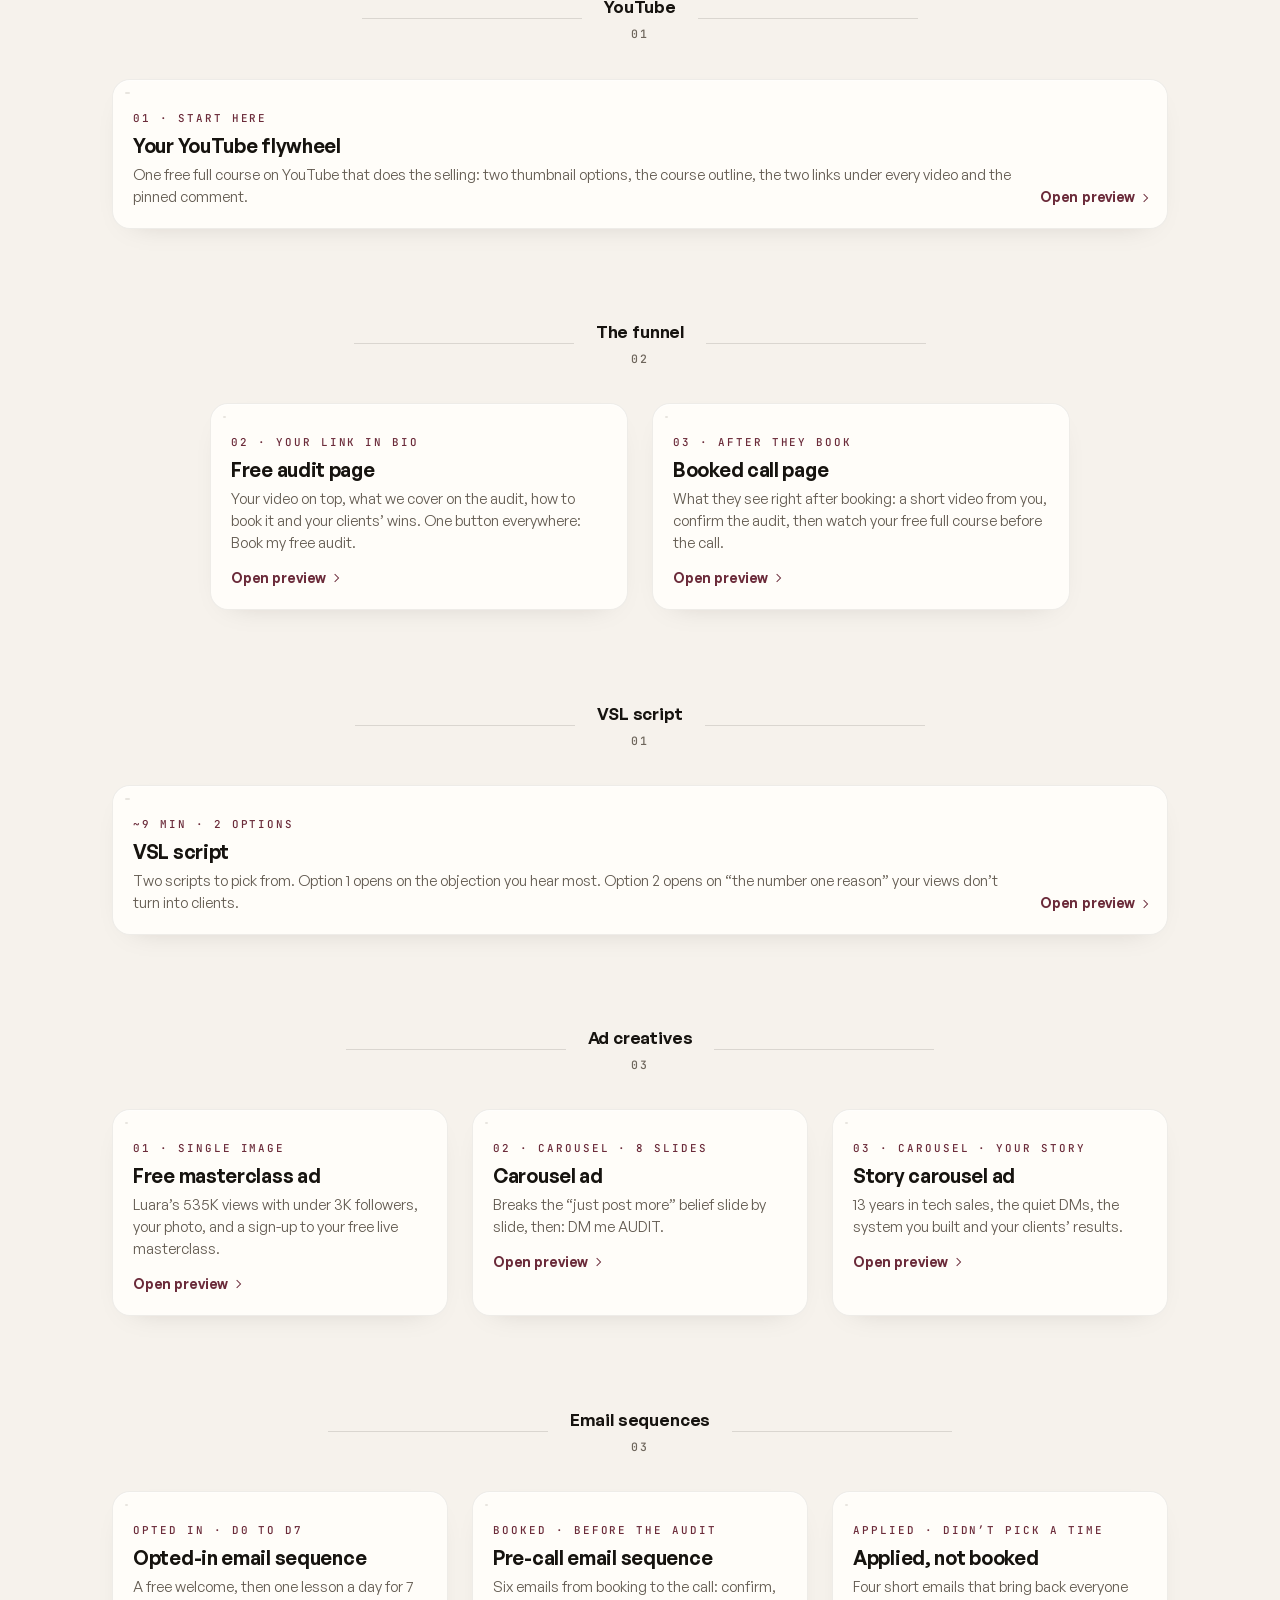
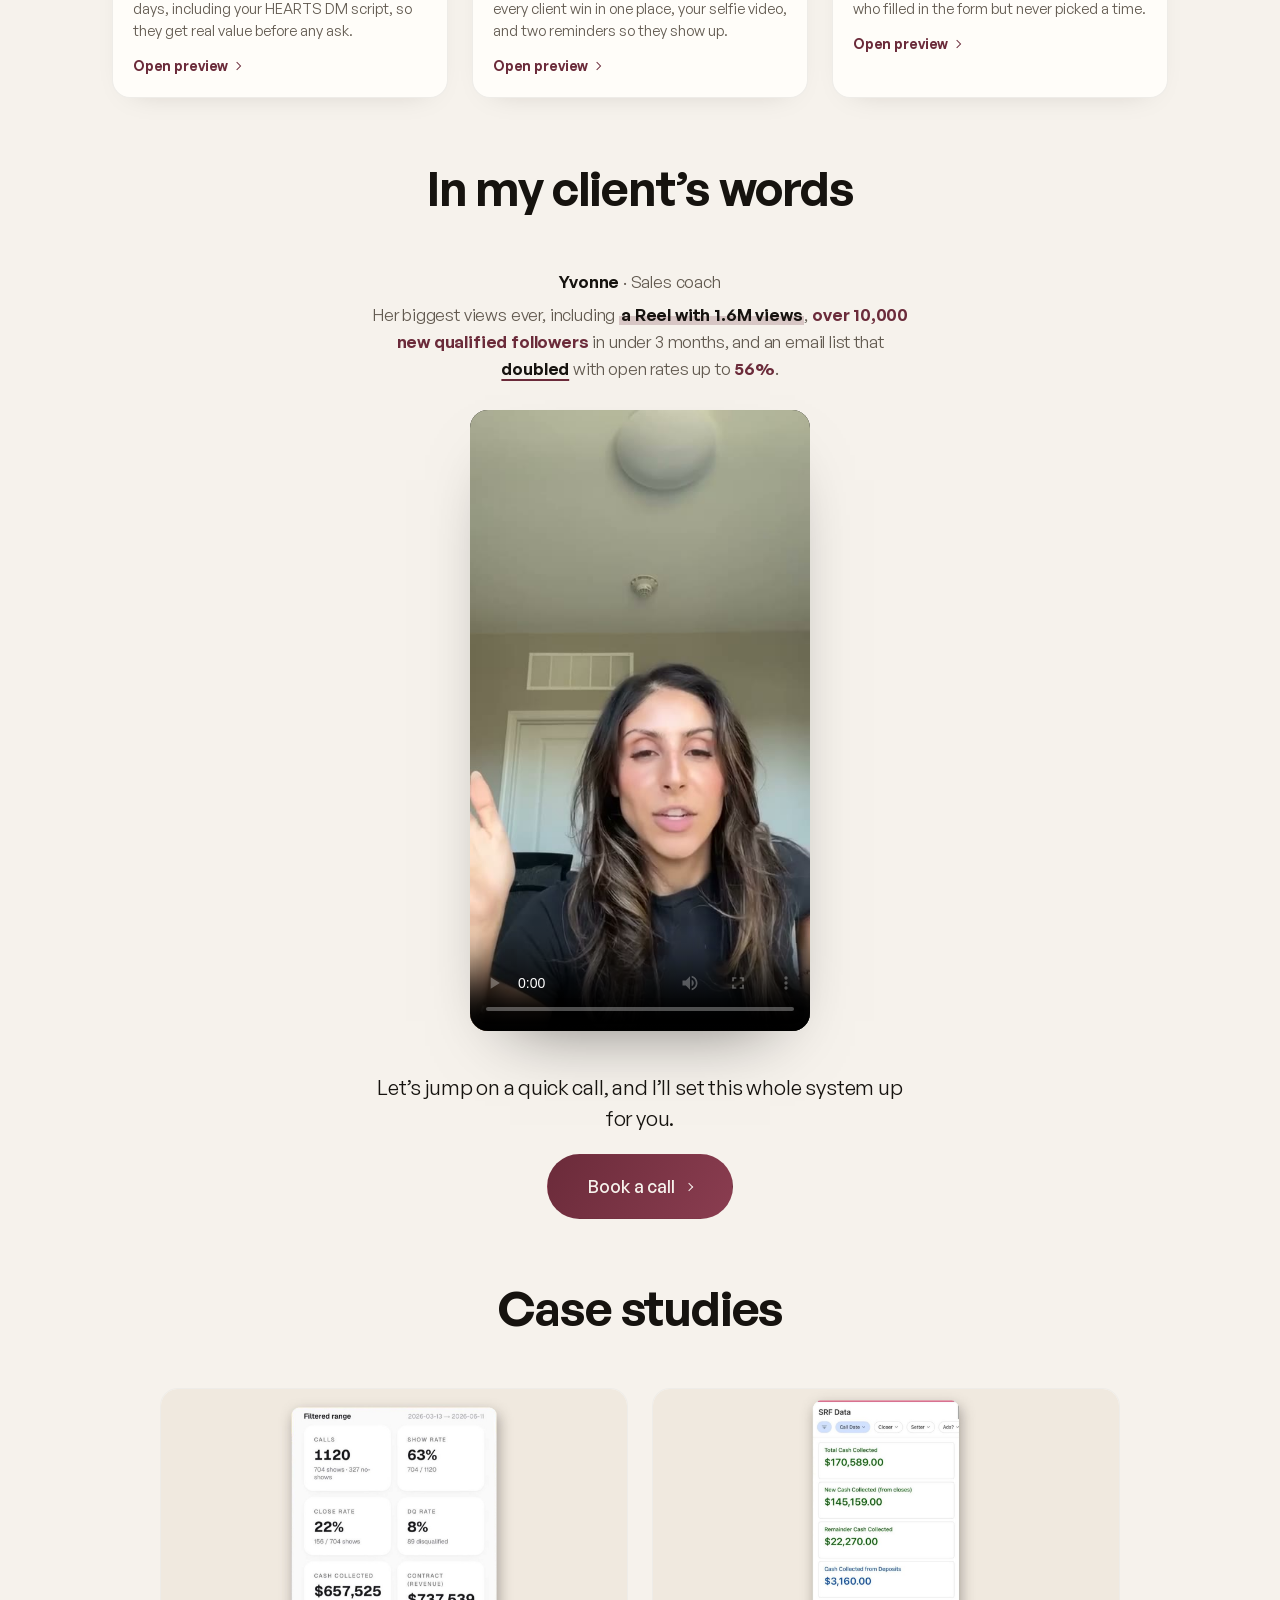
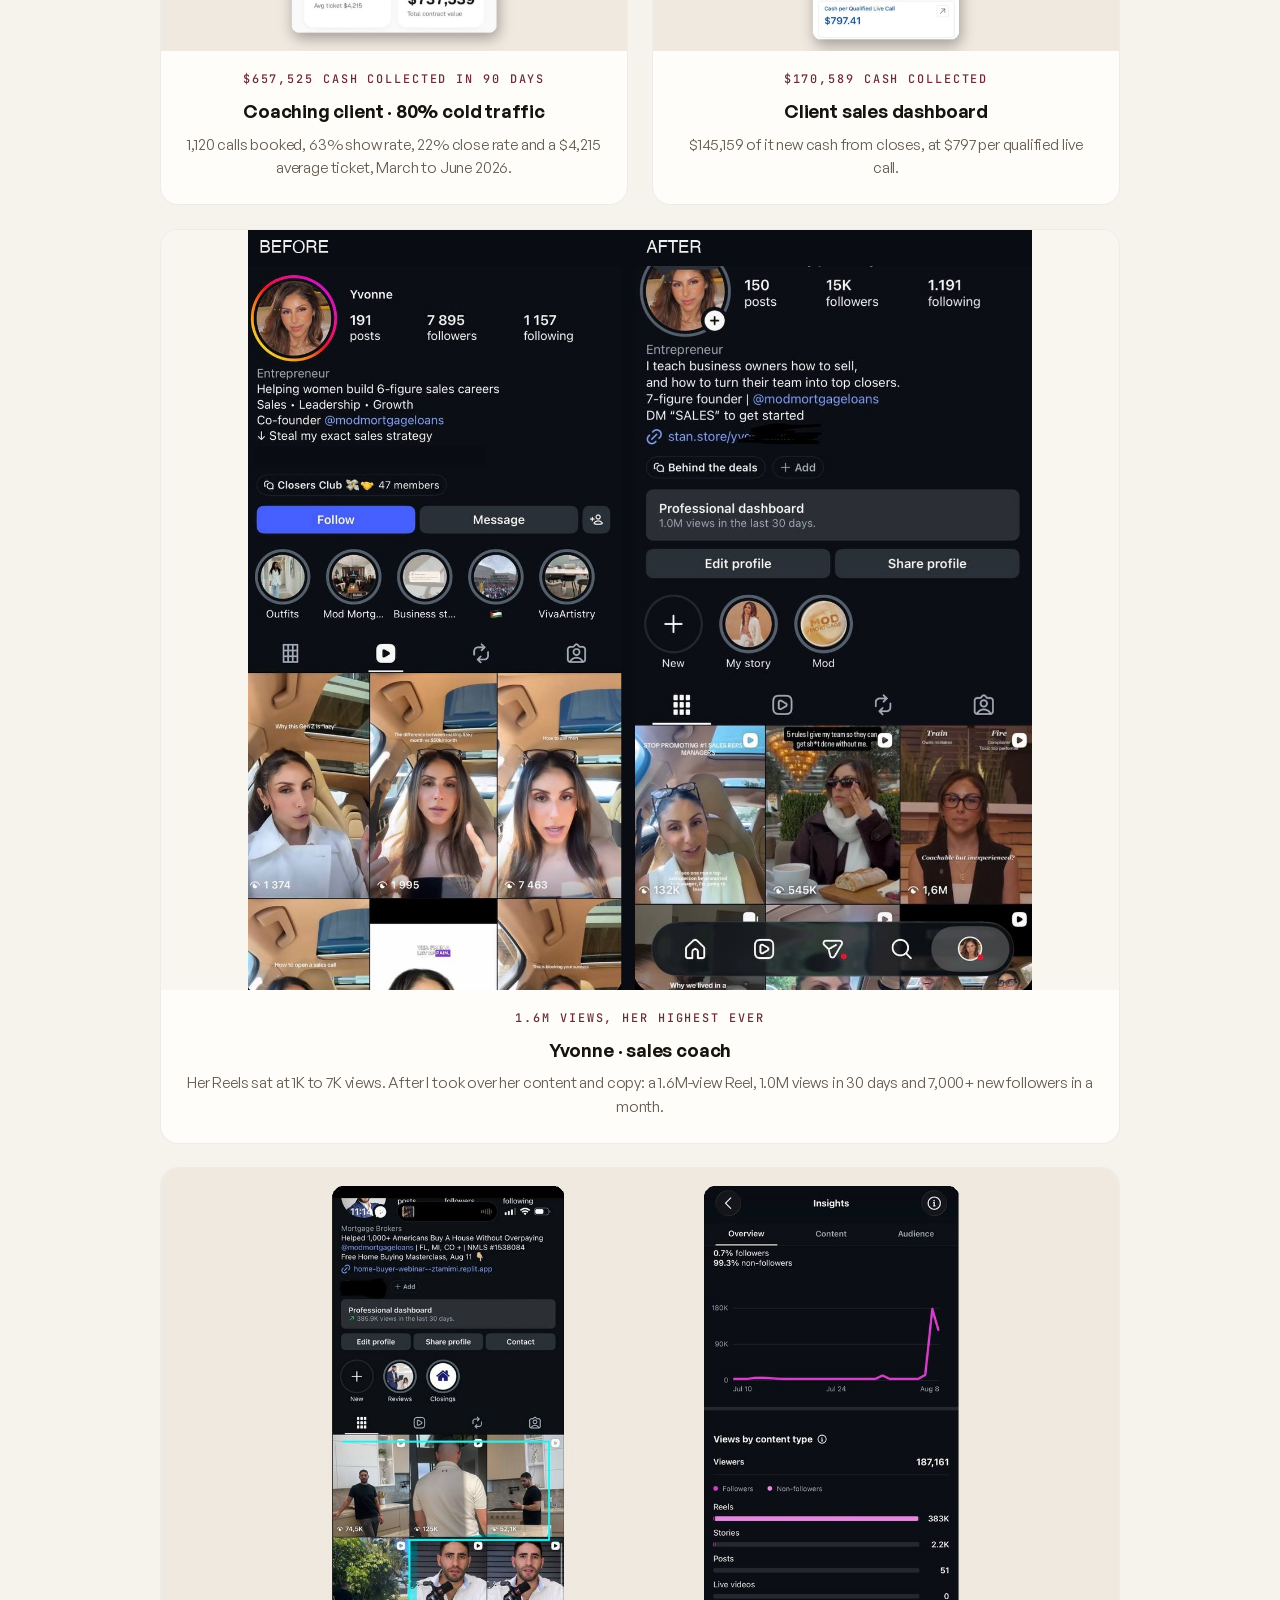
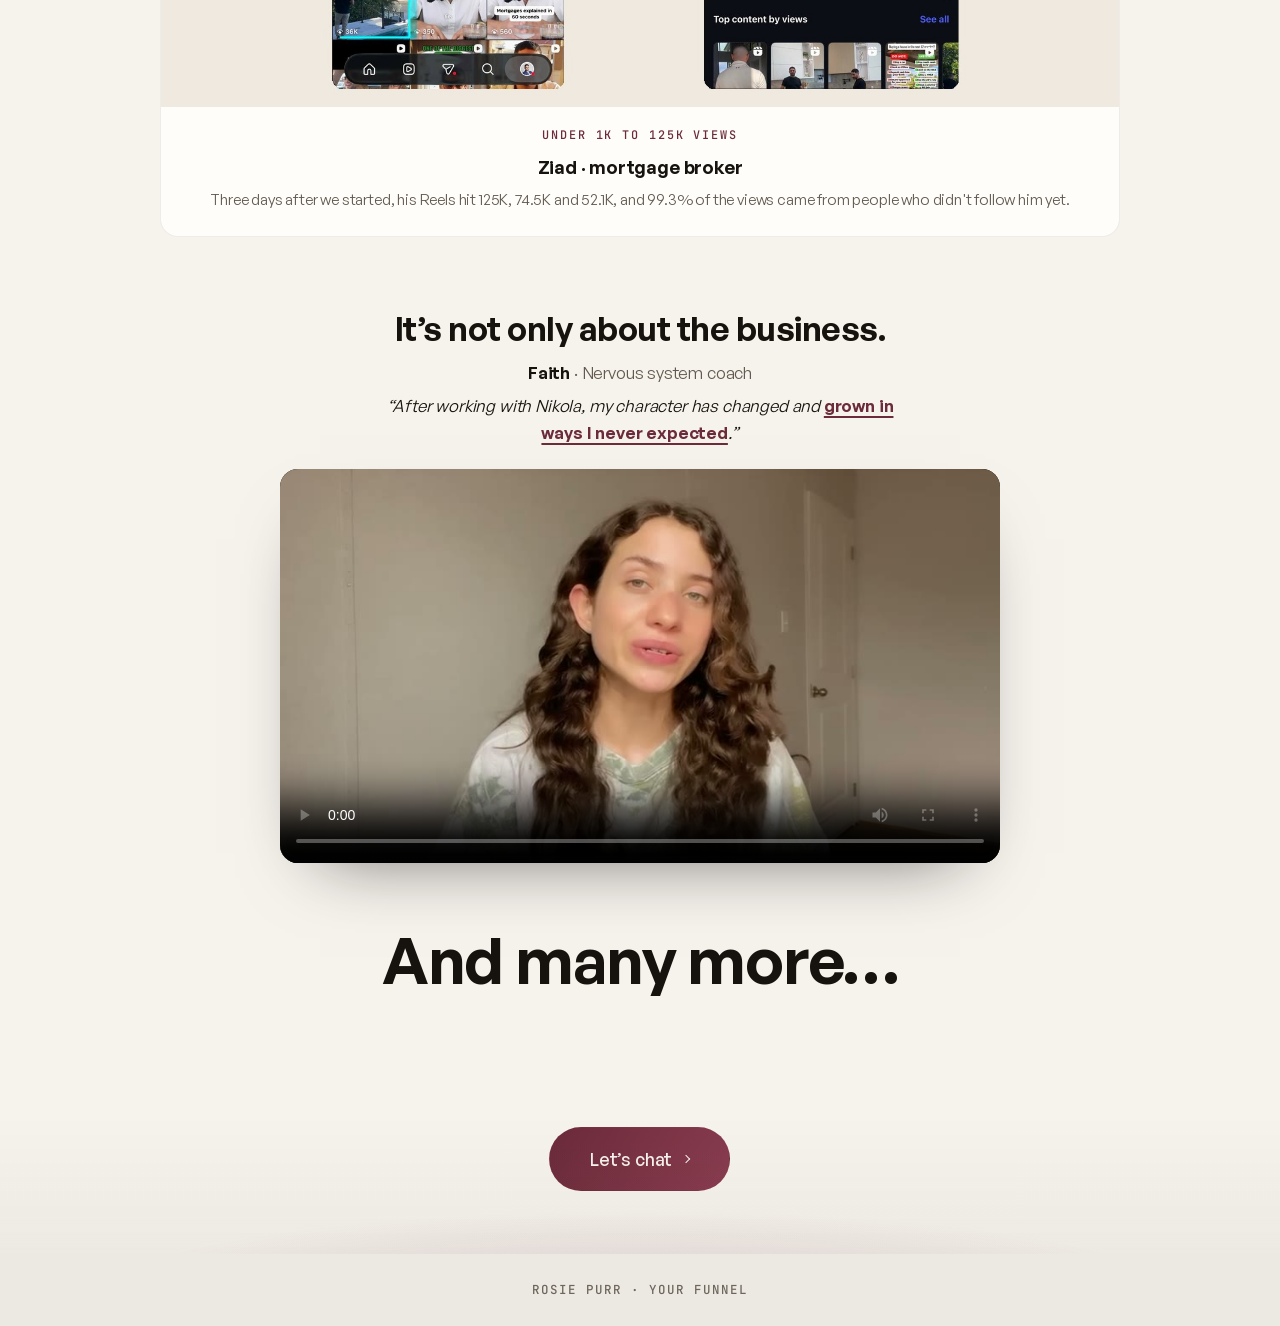
==== commit 0715818d: "Hub: Loom in hero, card rows can't overflow sideways Co-Authored-By: Claude Opus 5.5 <noreply@anthro" ====
--- a/index.html
+++ b/index.html
@@ -23,7 +23,7 @@
   <link rel="preconnect" href="https://calendly.com" crossorigin />
   <link rel="preconnect" href="https://assets.calendly.com" crossorigin />
   <link rel="stylesheet" href="assets/vendor/lenis.css" />
-  <link rel="stylesheet" href="styles.css?v=4" />
+  <link rel="stylesheet" href="styles.css?v=5" />
   <script>
     /* ================= SENDER OPTIONS (edit these, nothing else) =================
        heroEmbed   : Loom share URL, Wistia media id/URL, or any iframe src. Empty = native player (assets/video/hero.mp4).
@@ -34,7 +34,7 @@
        caseStudies : optional. [{ youtube: "VIDEO_ID" | image: "path", result: "$48k in 30 days", title: "...", text: "..." }]
     ============================================================================== */
     window.PITCH_CONFIG = {
-      heroEmbed: "",
+      heroEmbed: "https://www.loom.com/share/c2a8dbcce1aa42f1a2c8c5536aee3b76",
       calendly: "https://calendly.com/nikola-monetisebetter/discovery",
       mode: (new URLSearchParams(location.search).get("mode") || "funnel"),
       brand: { logo: "", name: "", url: "", footer: "" },
@@ -385,6 +385,6 @@
   <script src="assets/vendor/lenis.min.js"></script>
   <script src="assets/vendor/gsap.min.js"></script>
   <script src="assets/vendor/ScrollTrigger.min.js"></script>
-  <script src="main.js?v=4"></script>
+  <script src="main.js?v=5"></script>
 </body>
 </html>
--- a/styles.css
+++ b/styles.css
@@ -298,9 +298,10 @@
 .group__label { font-family: var(--display); font-size: 1.05rem; font-weight: 600; letter-spacing: -0.01em; color: var(--text); }
 .group__count { font-family: var(--mono); font-size: 0.72rem; color: var(--text-3); letter-spacing: 0.18em; }
 
-.grid { display: grid; gap: 24px; }
-.grid--3 { grid-template-columns: repeat(3, 1fr); }
-.grid--2 { grid-template-columns: repeat(2, 1fr); max-width: 860px; margin-inline: auto; }
+.grid { display: grid; gap: 24px; width: 100%; }
+.grid > * { min-width: 0; }
+.grid--3 { grid-template-columns: repeat(3, minmax(0, 1fr)); }
+.grid--2 { grid-template-columns: repeat(2, minmax(0, 1fr)); max-width: 860px; margin-inline: auto; }
 .grid--1 { grid-template-columns: 1fr; }
 
 /* Preview card: a framed browser window + clear type hierarchy */
@@ -551,11 +552,11 @@
 
 /* ------------------------------ Responsive ------------------------------ */
 @media (max-width: 860px) {
-  .grid--3 { grid-template-columns: repeat(2, 1fr); }
+  .grid--3 { grid-template-columns: repeat(2, minmax(0, 1fr)); }
 }
 @media (max-width: 600px) {
   body { font-size: 16px; }
-  .grid--3, .grid--2 { grid-template-columns: 1fr; max-width: 420px; margin-inline: auto; }
+  .grid--3, .grid--2 { grid-template-columns: minmax(0, 1fr); max-width: 420px; margin-inline: auto; }
   .pcard--wide .pcard__body { grid-template-columns: 1fr; }
   .thumb--wide { aspect-ratio: 16 / 9; }
   .group__rule { max-width: 60px; }
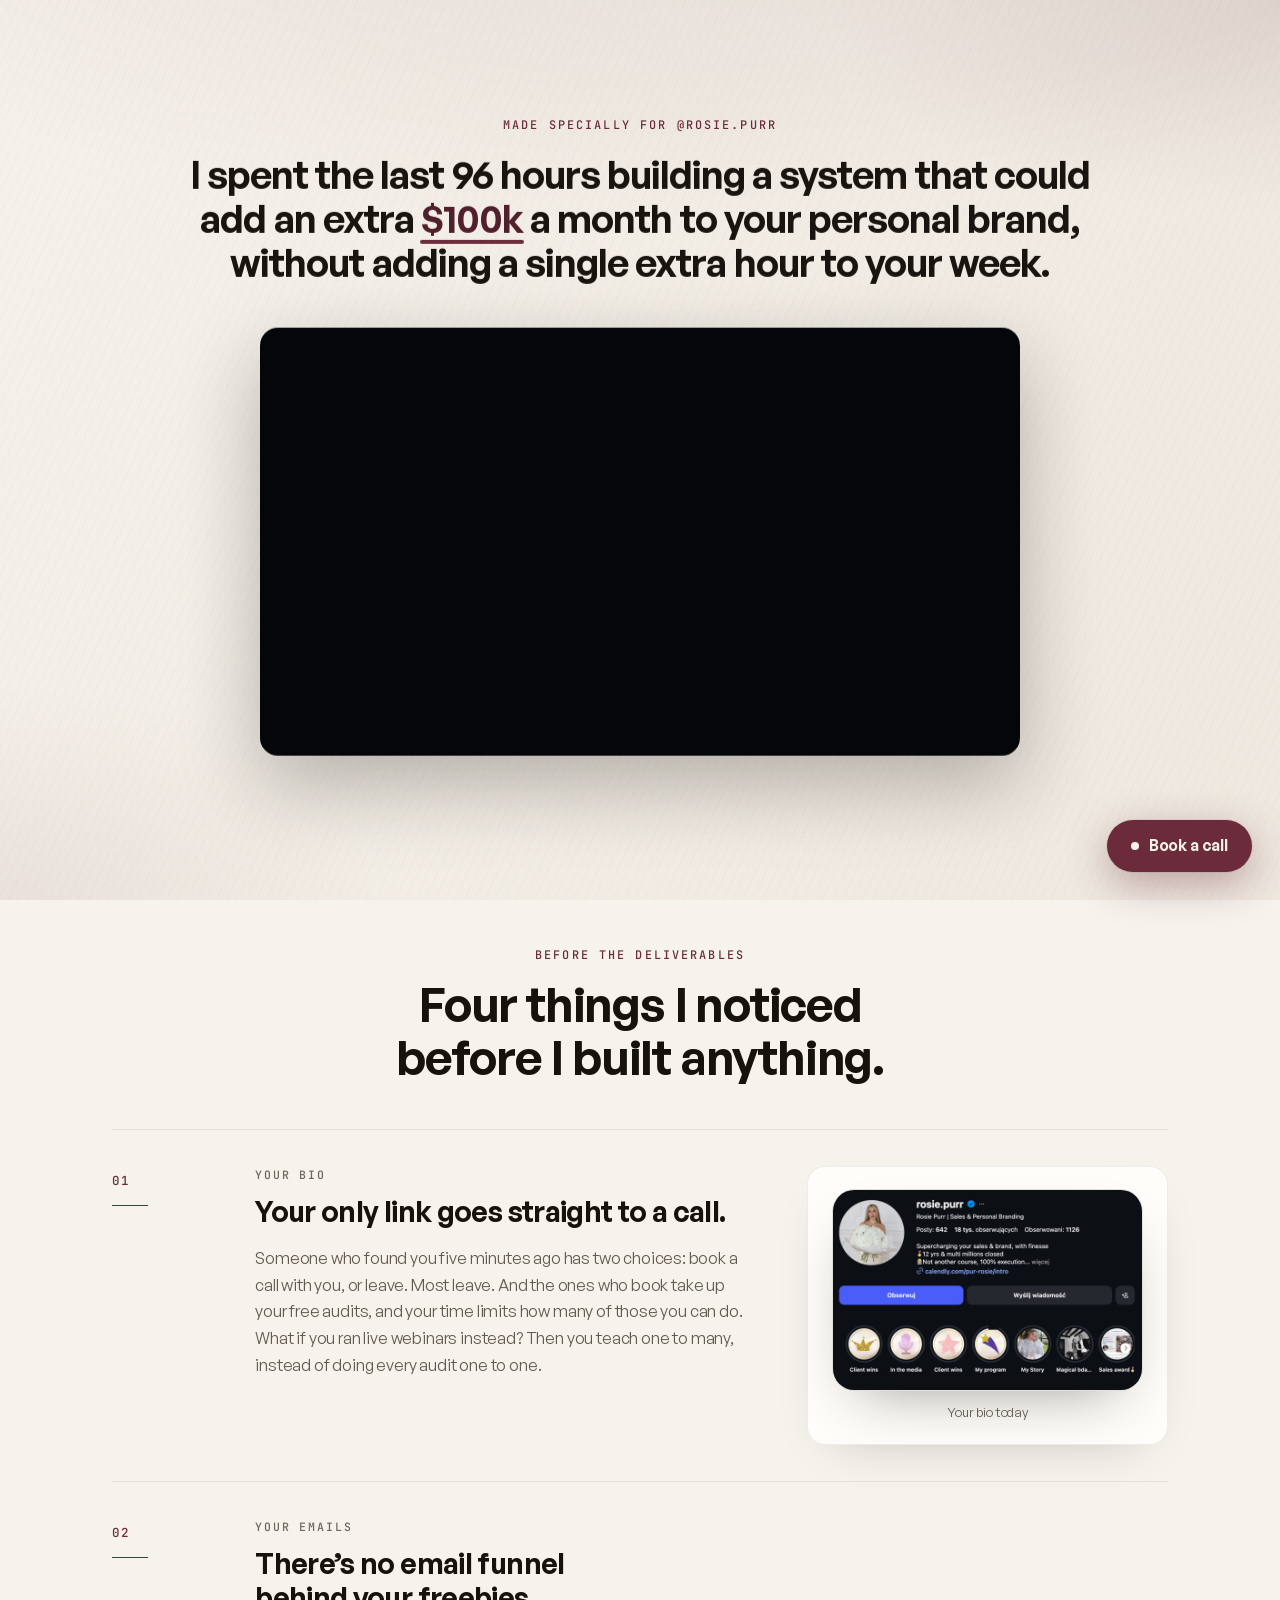
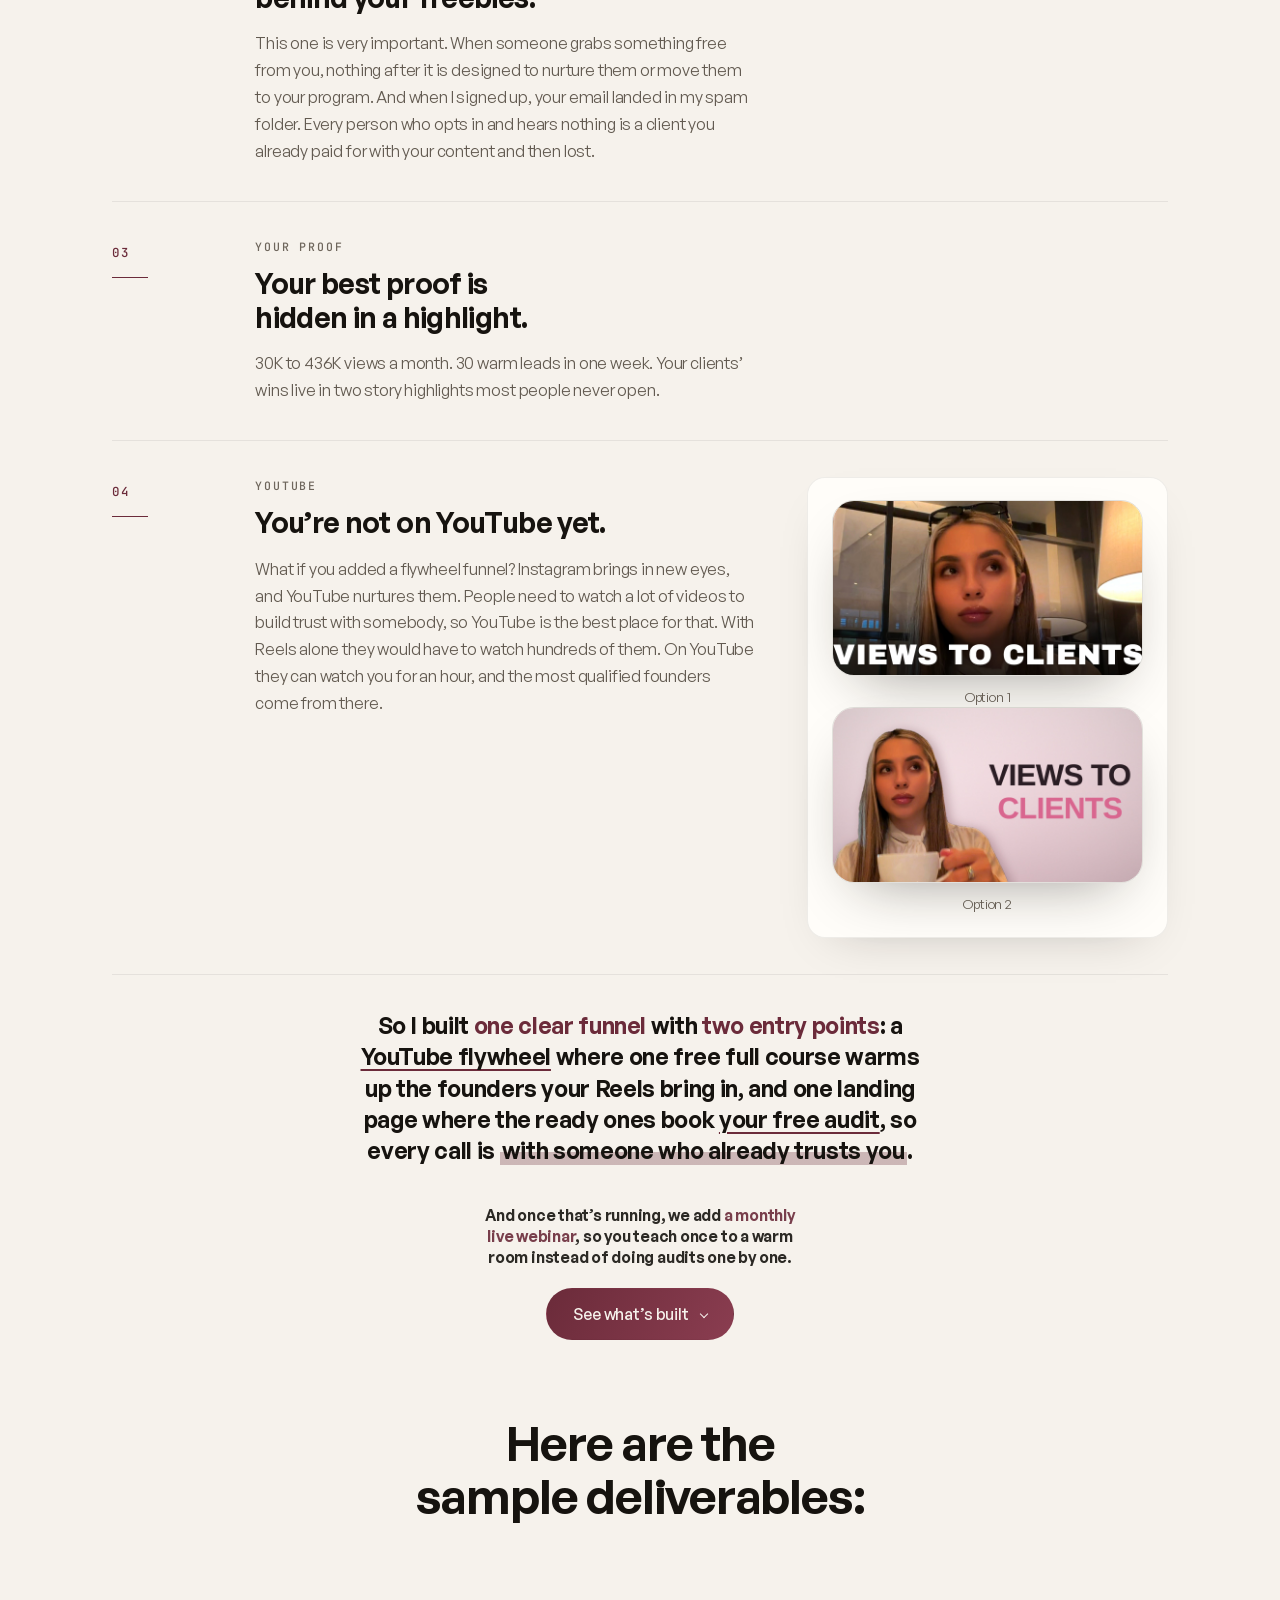
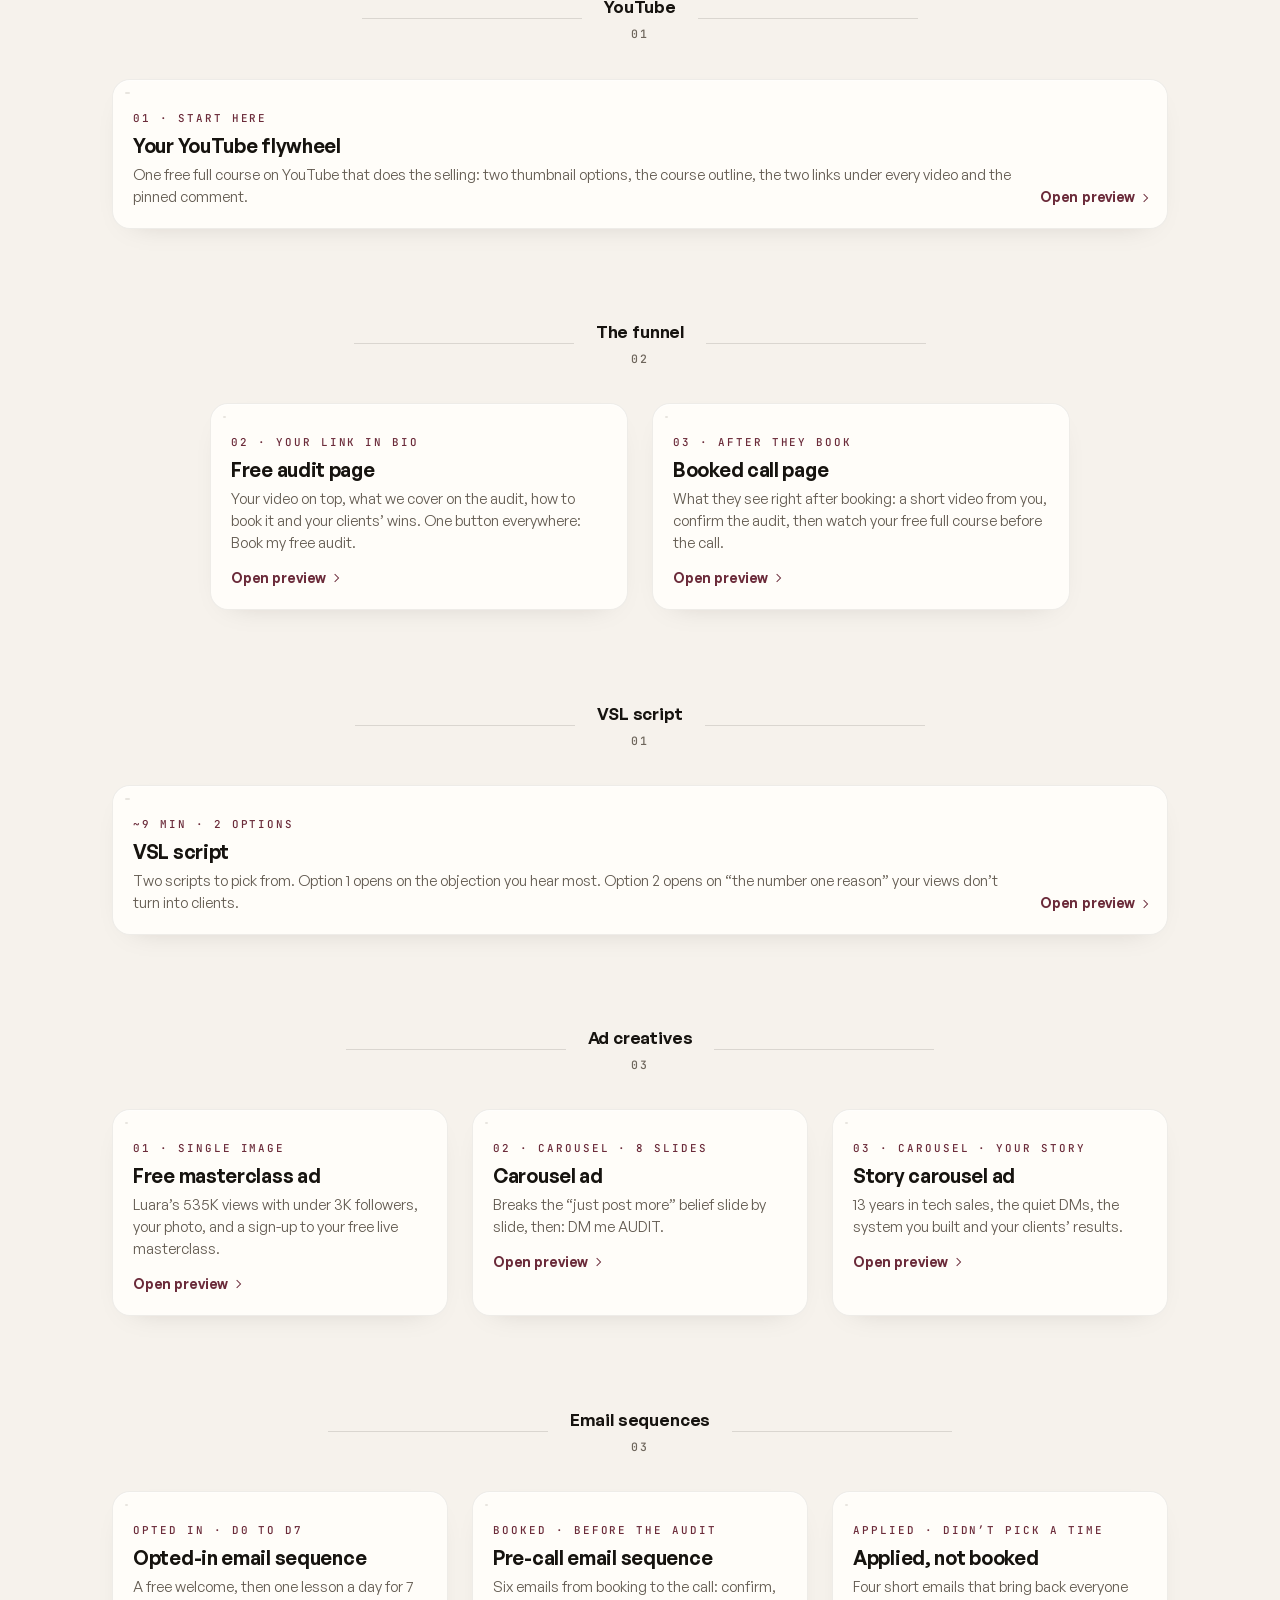
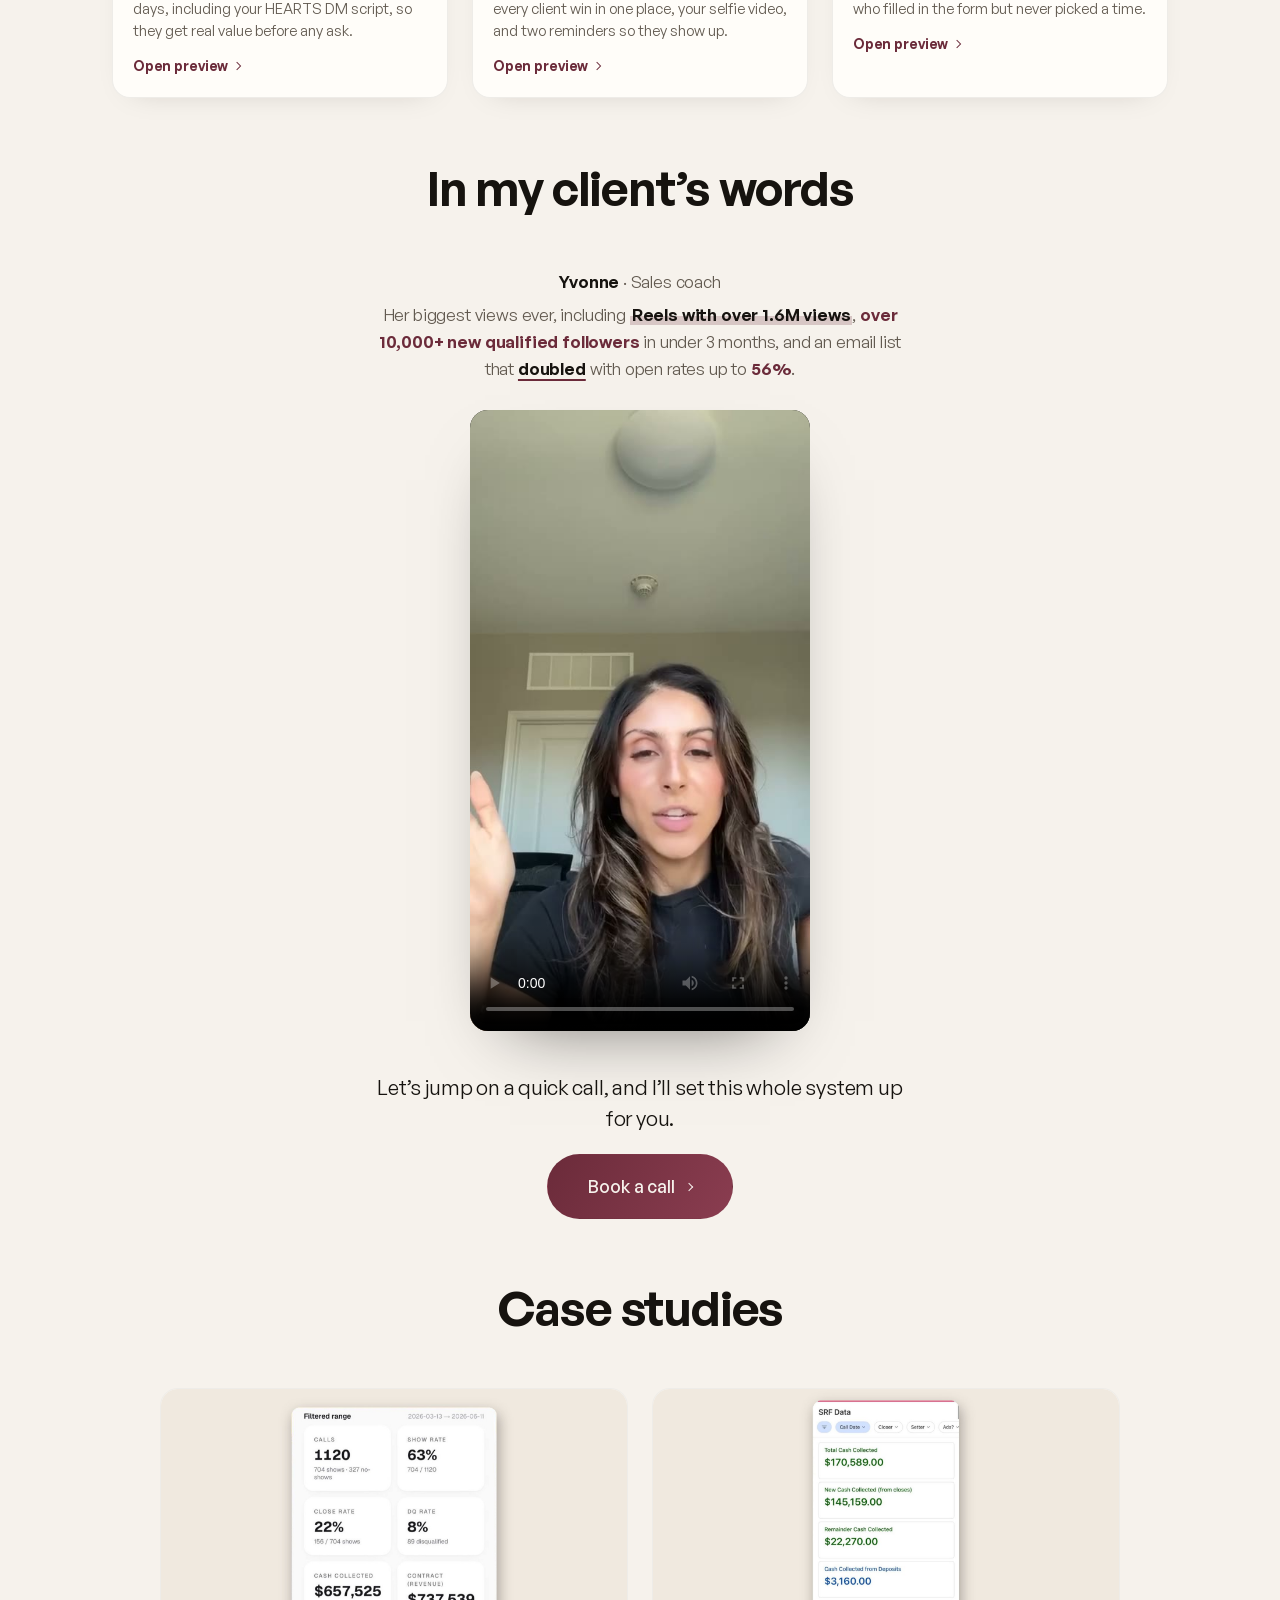
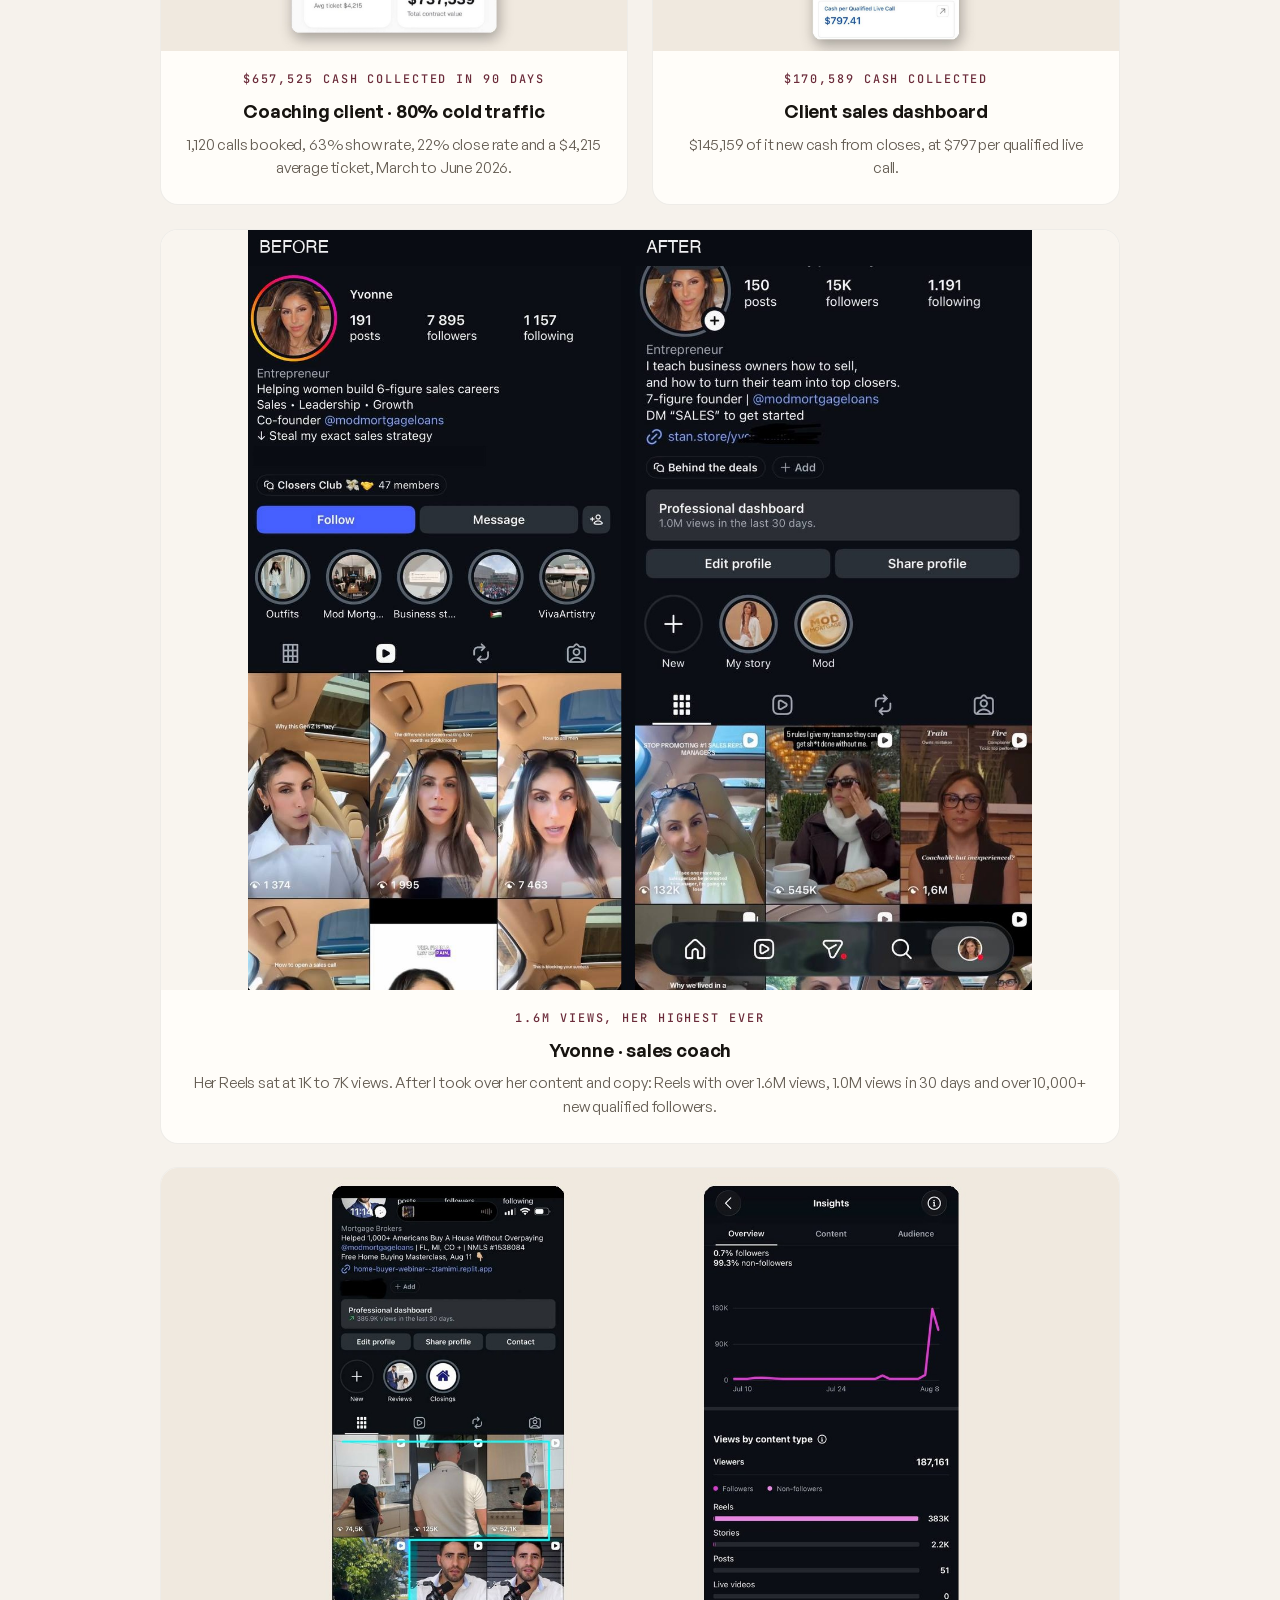
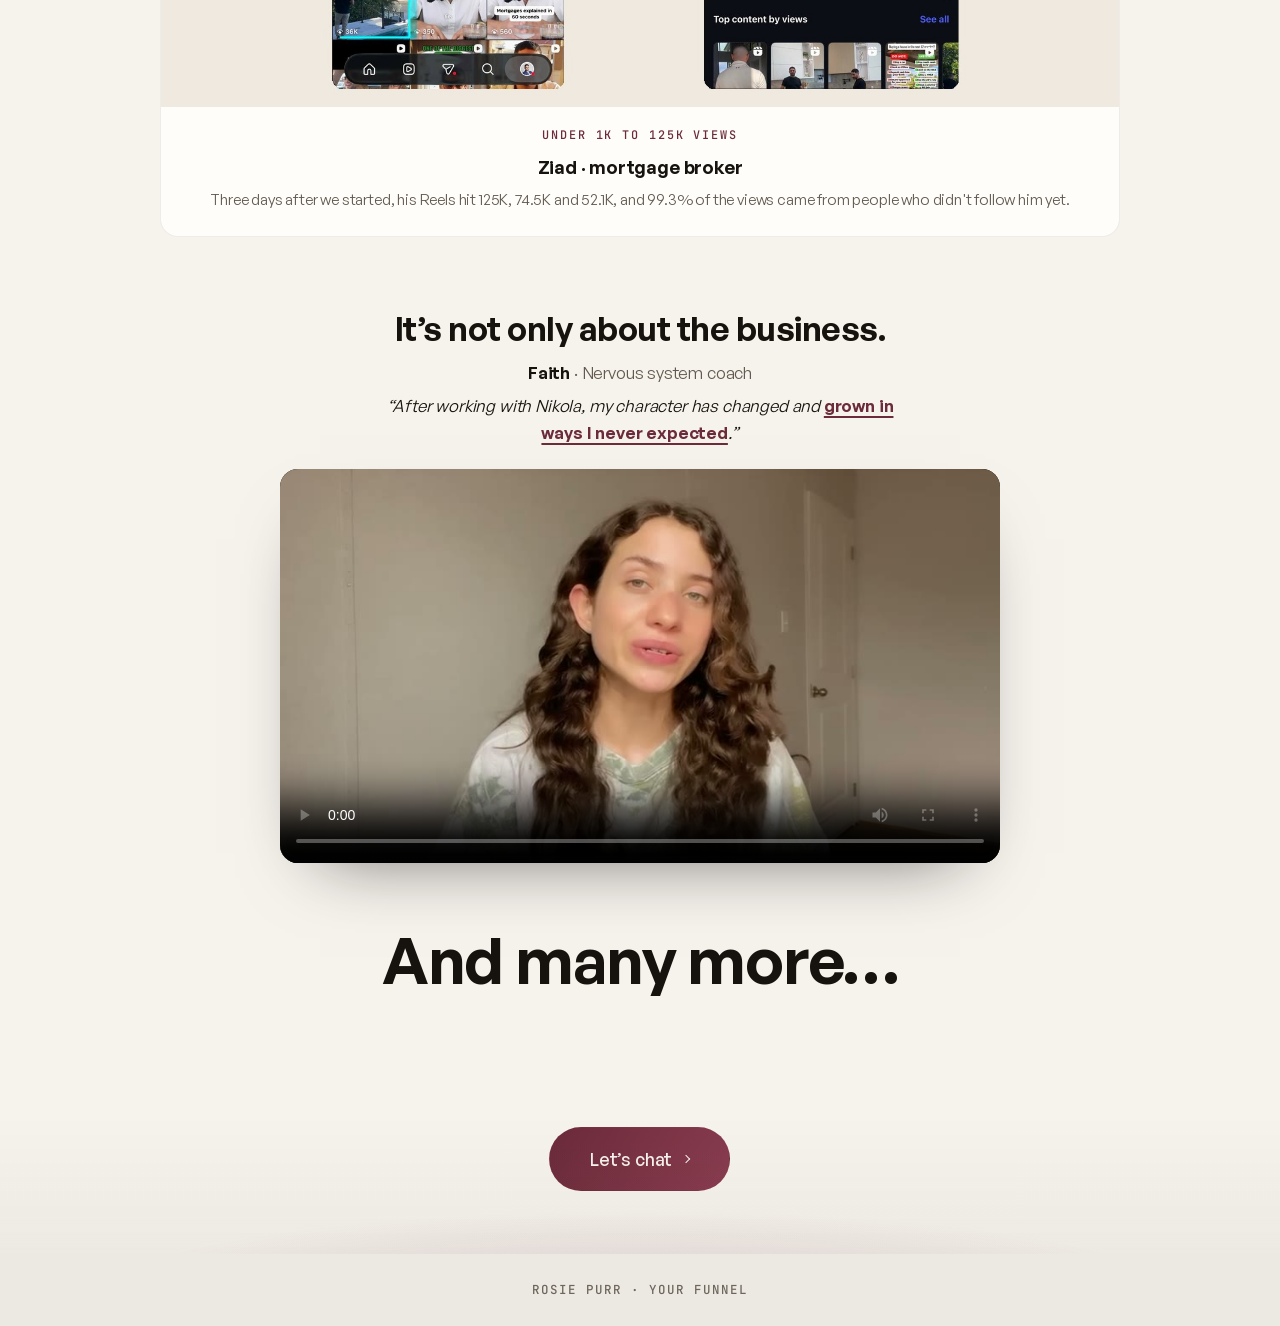
==== commit f7b144eb: "Yvonne testimonial wording Co-Authored-By: Claude Opus 5.5 <noreply@anthropic.com>" ====
--- a/index.html
+++ b/index.html
@@ -41,7 +41,7 @@
       caseStudies: [
         { image: "assets/img/cases/funnel-90d.jpg", result: "$657,525 cash collected in 90 days", title: "Coaching client · 80% cold traffic", text: "1,120 calls booked, 63% show rate, 22% close rate and a $4,215 average ticket, March to June 2026." },
         { image: "assets/img/cases/cash-dashboard.jpg", result: "$170,589 cash collected", title: "Client sales dashboard", text: "$145,159 of it new cash from closes, at $797 per qualified live call." },
-        { wide: true, image: "assets/img/cases/yvonne.jpg", result: "1.6M views, her highest ever", title: "Yvonne · sales coach", text: "Her Reels sat at 1K to 7K views. After I took over her content and copy: a 1.6M-view Reel, 1.0M views in 30 days and 7,000+ new followers in a month." },
+        { wide: true, image: "assets/img/cases/yvonne.jpg", result: "1.6M views, her highest ever", title: "Yvonne · sales coach", text: "Her Reels sat at 1K to 7K views. After I took over her content and copy: Reels with over 1.6M views, 1.0M views in 30 days and over 10,000+ new qualified followers." },
         { wide: true, image: "assets/img/cases/ziad.jpg", result: "Under 1K to 125K views", title: "Ziad · mortgage broker", text: "Three days after we started, his Reels hit 125K, 74.5K and 52.1K, and 99.3% of the views came from people who didn't follow him yet." }
       ]
     };
@@ -291,7 +291,7 @@
         <h2 class="section__title case-studies__title reveal">In my client&rsquo;s words</h2>
         <div class="vt-head reveal">
           <p class="vt-who"><b>Yvonne</b> &middot; Sales coach</p>
-          <p class="vt-desc">Her biggest views ever, including <span class="hl-bg">a Reel with 1.6M views</span>, <span class="hl">over 10,000 new qualified followers</span> in under 3 months, and an email list that <u class="ul">doubled</u> with open rates up to <span class="hl">56%</span>.</p>
+          <p class="vt-desc">Her biggest views ever, including <span class="hl-bg">Reels with over 1.6M views</span>, <span class="hl">over 10,000+ new qualified followers</span> in under 3 months, and an email list that <u class="ul">doubled</u> with open rates up to <span class="hl">56%</span>.</p>
         </div>
         <figure class="vt reveal">
           <video controls playsinline preload="metadata" poster="assets/img/testimonial-poster.jpg" src="assets/video/testimonial.mp4"></video>
